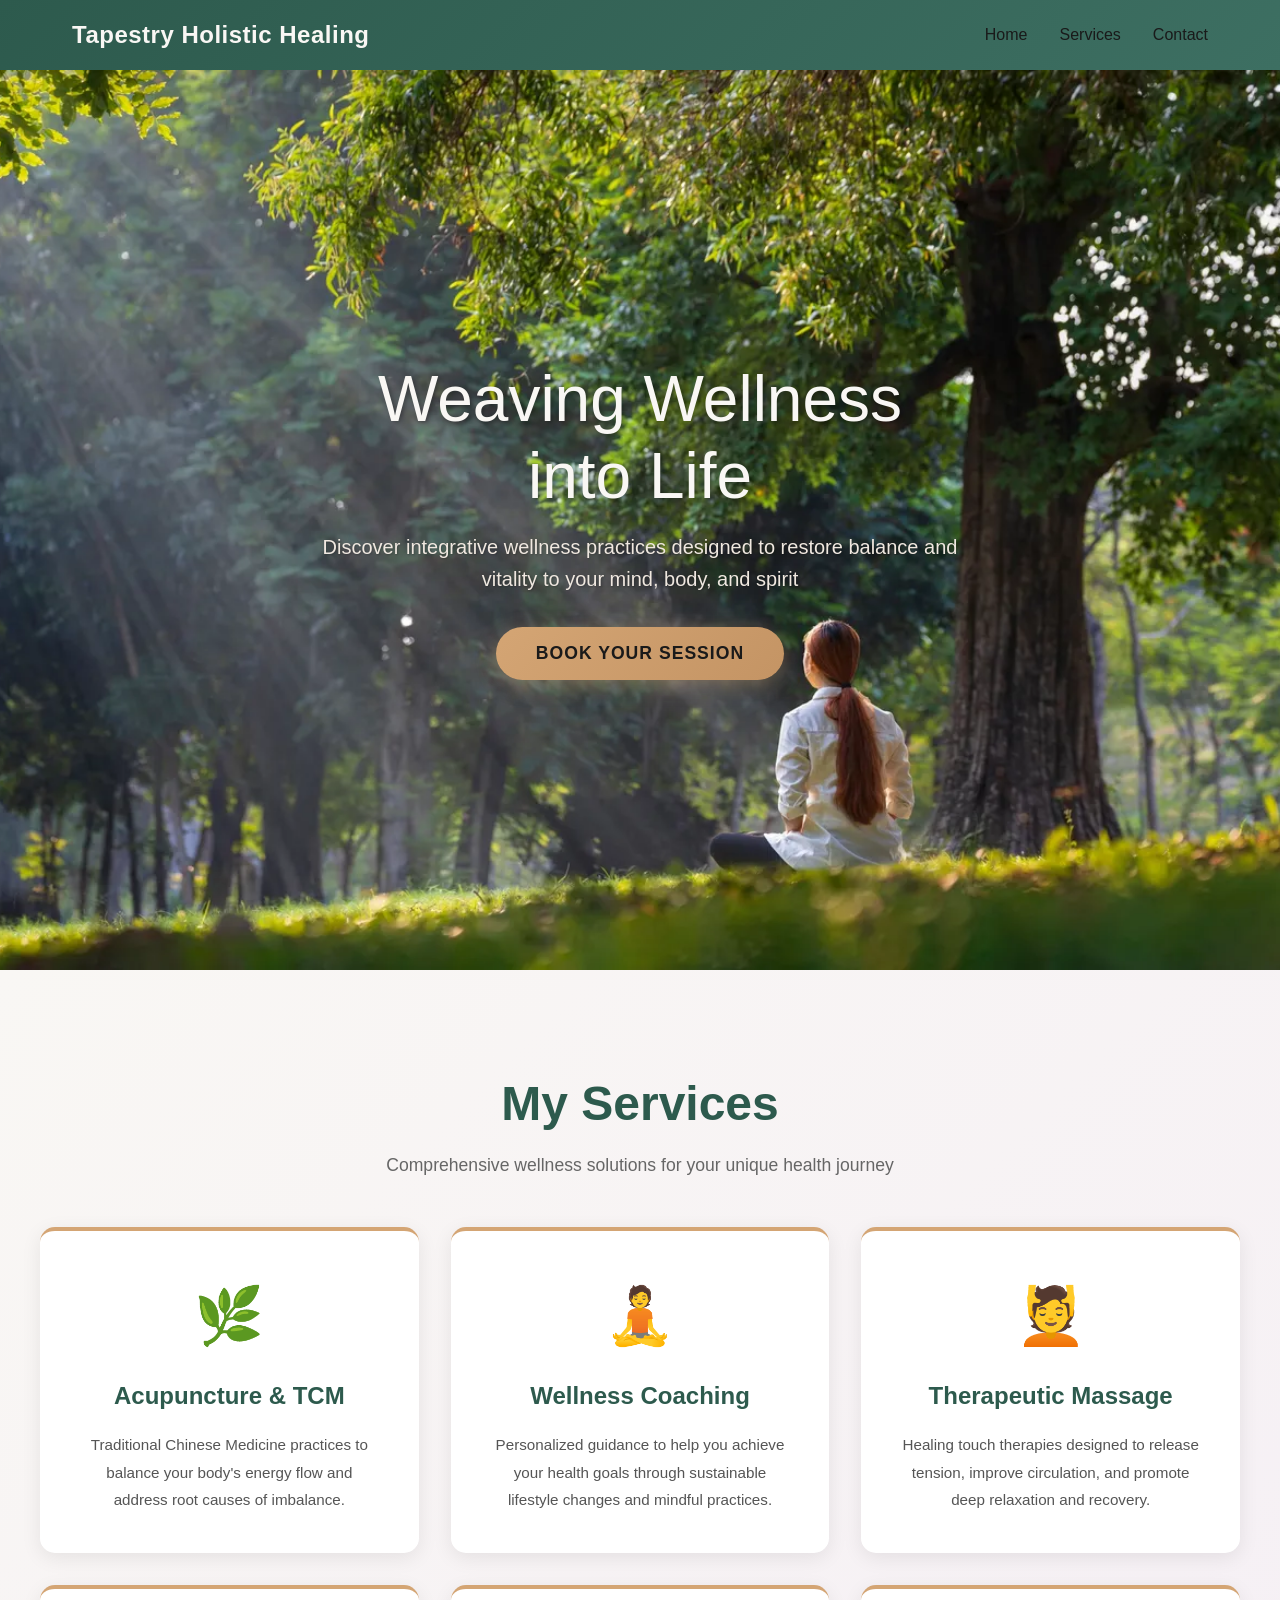
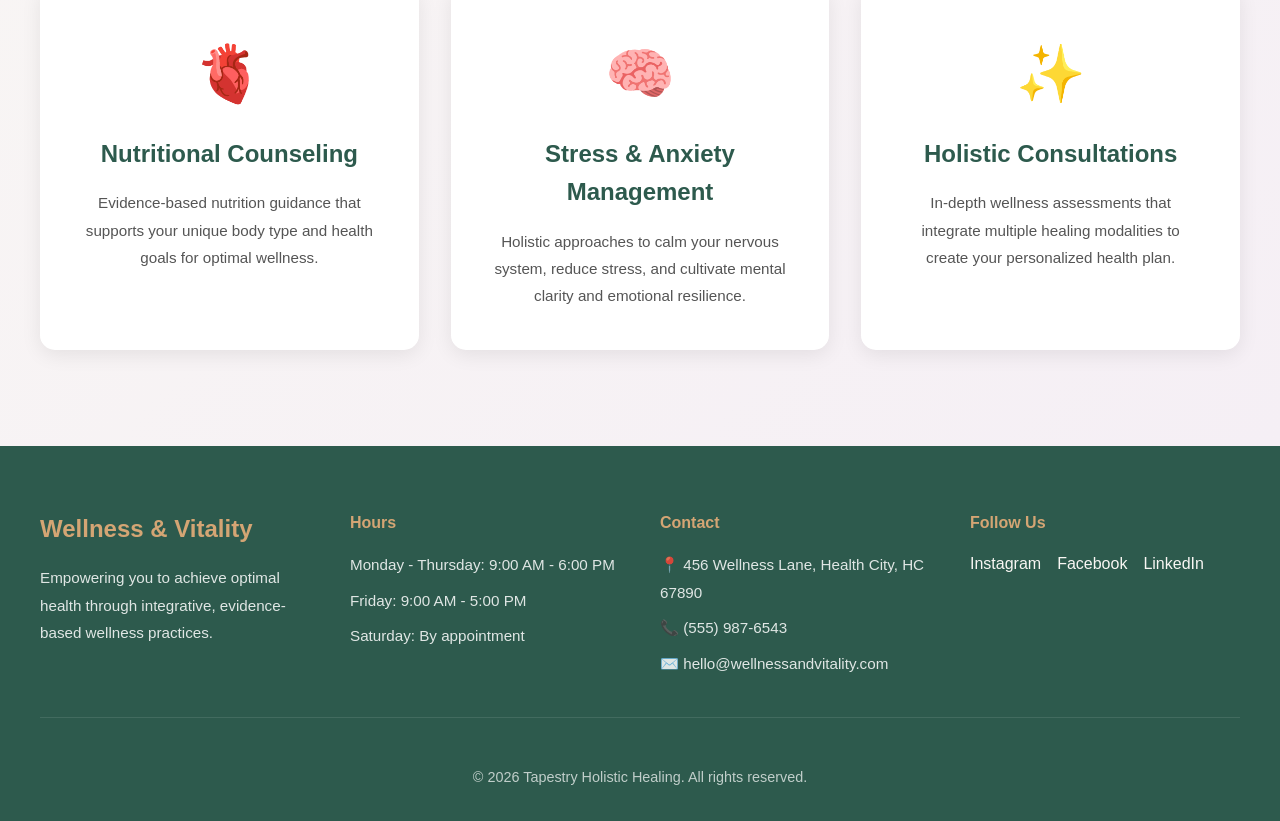
==== index.html @ 7e2a3eb4 "new hero image" ====
<!DOCTYPE html>
<html lang="en">
<head>
    <meta charset="UTF-8">
    <meta name="viewport" content="width=device-width, initial-scale=1.0">
    <title>Tapestry Holistic Healing - Integrative Health Services</title>
    <link rel="stylesheet" href="styles.css">
</head>
<body>
    <!-- Navigation Bar -->
    <nav class="navbar">
        <div class="nav-container">
            <div class="nav-logo">
                <span class="logo-text">Tapestry Holistic Healing</span>
            </div>
            <div class="hamburger" id="hamburger">
                <span></span>
                <span></span>
                <span></span>
            </div>
            <ul class="nav-menu" id="navMenu">
                <li><a href="#home" class="nav-link">Home</a></li>
                <li><a href="#services" class="nav-link">Services</a></li>
                <li><a href="#contact" class="nav-link">Contact</a></li>
            </ul>
        </div>
    </nav>

    <!-- Hero Section -->
    <section class="hero" id="home">
        <img src="img/forest.png" alt="Wellness and healing" class="hero-image">
        <div class="hero-content">
            <h1 class="hero-title">Weaving Wellness into Life</h1>
            <p class="hero-subtitle">Discover integrative wellness practices designed to restore balance and vitality to your mind, body, and spirit</p>
            <button class="cta-button" id="ctaButton">Book Your Session</button>
        </div>
        <div class="hero-overlay"></div>
    </section>

    <!-- Services Section -->
    <section class="services" id="services">
        <div class="services-container">
            <h2 class="section-title">My Services</h2>
            <p class="section-subtitle">Comprehensive wellness solutions for your unique health journey</p>
            
            <div class="services-grid">
                <!-- Service Card 1 -->
                <div class="service-card">
                    <div class="card-icon">🌿</div>
                    <h3 class="card-title">Acupuncture & TCM</h3>
                    <p class="card-description">Traditional Chinese Medicine practices to balance your body's energy flow and address root causes of imbalance.</p>
                </div>

                <!-- Service Card 2 -->
                <div class="service-card">
                    <div class="card-icon">🧘</div>
                    <h3 class="card-title">Wellness Coaching</h3>
                    <p class="card-description">Personalized guidance to help you achieve your health goals through sustainable lifestyle changes and mindful practices.</p>
                </div>

                <!-- Service Card 3 -->
                <div class="service-card">
                    <div class="card-icon">💆</div>
                    <h3 class="card-title">Therapeutic Massage</h3>
                    <p class="card-description">Healing touch therapies designed to release tension, improve circulation, and promote deep relaxation and recovery.</p>
                </div>

                <!-- Service Card 4 -->
                <div class="service-card">
                    <div class="card-icon">🫀</div>
                    <h3 class="card-title">Nutritional Counseling</h3>
                    <p class="card-description">Evidence-based nutrition guidance that supports your unique body type and health goals for optimal wellness.</p>
                </div>

                <!-- Service Card 5 -->
                <div class="service-card">
                    <div class="card-icon">🧠</div>
                    <h3 class="card-title">Stress & Anxiety Management</h3>
                    <p class="card-description">Holistic approaches to calm your nervous system, reduce stress, and cultivate mental clarity and emotional resilience.</p>
                </div>

                <!-- Service Card 6 -->
                <div class="service-card">
                    <div class="card-icon">✨</div>
                    <h3 class="card-title">Holistic Consultations</h3>
                    <p class="card-description">In-depth wellness assessments that integrate multiple healing modalities to create your personalized health plan.</p>
                </div>
            </div>
        </div>
    </section>

    <!-- Contact Footer -->
    <footer class="footer" id="contact">
        <div class="footer-container">
            <div class="footer-content">
                <div class="footer-section">
                    <h3 class="footer-title">Wellness & Vitality</h3>
                    <p class="footer-text">Empowering you to achieve optimal health through integrative, evidence-based wellness practices.</p>
                </div>

                <div class="footer-section">
                    <h4 class="footer-subtitle">Hours</h4>
                    <p class="footer-text">Monday - Thursday: 9:00 AM - 6:00 PM</p>
                    <p class="footer-text">Friday: 9:00 AM - 5:00 PM</p>
                    <p class="footer-text">Saturday: By appointment</p>
                </div>

                <div class="footer-section">
                    <h4 class="footer-subtitle">Contact</h4>
                    <p class="footer-text">📍 456 Wellness Lane, Health City, HC 67890</p>
                    <p class="footer-text">📞 (555) 987-6543</p>
                    <p class="footer-text">✉️ hello@wellnessandvitality.com</p>
                </div>

                <div class="footer-section">
                    <h4 class="footer-subtitle">Follow Us</h4>
                    <div class="social-links">
                        <a href="#" class="social-link">Instagram</a>
                        <a href="#" class="social-link">Facebook</a>
                        <a href="#" class="social-link">LinkedIn</a>
                    </div>
                </div>
            </div>

            <div class="footer-bottom">
                <p>&copy; <script>document.write(new Date().getFullYear())</script> Tapestry Holistic Healing. All rights reserved.</p>            
            </div>
        </div>
    </footer>

    <script src="script.js"></script>
</body>
</html>
---- styles.css ----
/* ===========================
   GLOBAL STYLES & VARIABLES
   =========================== */

:root {
    --primary-color: #2d5a4d;
    --secondary-color: #f0e8e0;
    --accent-color: #d4a574;
    --dark-text: #1a1a1a;
    --light-text: #f9f7f4;
    --border-color: #e0d5c7;
    --shadow: 0 10px 35px rgba(0, 0, 0, 0.1);
    --shadow-lg: 0 20px 50px rgba(0, 0, 0, 0.15);
    --transition: all 0.3s ease-in-out;
}

* {
    margin: 0;
    padding: 0;
    box-sizing: border-box;
}

html {
    scroll-behavior: smooth;
}

body {
    font-family: 'Segoe UI', Tahoma, Geneva, Verdana, sans-serif;
    color: var(--dark-text);
    background-color: var(--light-text);
    line-height: 1.6;
}

/* ===========================
   NAVIGATION BAR
   =========================== */

.navbar {
    background: linear-gradient(135deg, var(--primary-color) 0%, #3d6f62 100%);
    padding: 1rem 0;
    position: sticky;
    top: 0;
    z-index: 1000;
    box-shadow: var(--shadow);
}

.nav-container {
    max-width: 1200px;
    margin: 0 auto;
    padding: 0 2rem;
    display: flex;
    justify-content: space-between;
    align-items: center;
}

.nav-logo {
    display: flex;
    align-items: center;
}

.logo-text {
    color: var(--light-text);
    font-size: 1.5rem;
    font-weight: 600;
    letter-spacing: 0.5px;
}

.nav-menu {
    display: flex;
    list-style: none;
    gap: 2rem;
}

.nav-link {
    color: var(--light-text);
    text-decoration: none;
    font-weight: 500;
    position: relative;
    transition: var(--transition);
}

.nav-link::after {
    content: '';
    position: absolute;
    width: 0;
    height: 2px;
    background-color: var(--accent-color);
    bottom: -5px;
    left: 0;
    transition: var(--transition);
}

.nav-link:hover::after {
    width: 100%;
}

.hamburger {
    display: none;
    flex-direction: column;
    cursor: pointer;
}

.hamburger span {
    width: 25px;
    height: 3px;
    background-color: var(--light-text);
    margin: 5px 0;
    transition: var(--transition);
    border-radius: 2px;
}

/* ===========================
   HERO SECTION
   =========================== */

.hero {
    height: 100vh;
    display: flex;
    align-items: center;
    justify-content: center;
    position: relative;
    overflow: hidden;
}

.hero-image {
    position: absolute;
    top: 0;
    left: 0;
    width: 100%;
    height: 100%;
    object-fit: cover;
    object-position: center;
    z-index: 1;
}

.hero-overlay {
    position: absolute;
    top: 0;
    left: 0;
    right: 0;
    bottom: 0;

    z-index: 2;
}

.hero-content {
    position: relative;
    z-index: 20;
    text-align: center;
    max-width: 700px;
    padding: 2rem;
    animation: fadeInUp 1s ease-out;
}

.hero-title {
    font-size: clamp(2.5rem, 8vw, 4rem);
    color: var(--light-text);
    margin-bottom: 1rem;
    font-weight: 400;
    line-height: 1.2;
    text-shadow: 2px 2px 4px rgba(0, 0, 0, 0.3);
}

.hero-subtitle {
    font-size: clamp(1rem, 2.5vw, 1.25rem);
    color: var(--secondary-color);
    margin-bottom: 2rem;
    line-height: 1.6;
    text-shadow: 1px 1px 2px rgba(0, 0, 0, 0.2);
}

.cta-button {
    background: linear-gradient(135deg, var(--accent-color) 0%, #c49464 100%);
    color: var(--dark-text);
    border: none;
    padding: 1rem 2.5rem;
    font-size: 1.1rem;
    font-weight: 600;
    border-radius: 50px;
    cursor: pointer;
    transition: var(--transition);
    box-shadow: 0 5px 20px rgba(212, 165, 116, 0.4);
    text-transform: uppercase;
    letter-spacing: 1px;
}

.cta-button:hover {
    transform: translateY(-3px);
    box-shadow: 0 10px 30px rgba(212, 165, 116, 0.6);
    background: linear-gradient(135deg, #c49464 0%, var(--accent-color) 100%);
}

.cta-button:active {
    transform: translateY(-1px);
}

/* ===========================
   SERVICES SECTION
   =========================== */

.services {
    padding: 6rem 2rem;
    background: linear-gradient(135deg, var(--light-text) 0%, #f5eff5 100%);
}

.services-container {
    max-width: 1200px;
    margin: 0 auto;
}

.section-title {
    font-size: clamp(2rem, 5vw, 3rem);
    text-align: center;
    color: var(--primary-color);
    margin-bottom: 0.5rem;
    font-weight: 700;
}

.section-subtitle {
    text-align: center;
    color: #666;
    font-size: 1.1rem;
    margin-bottom: 3rem;
    font-weight: 300;
}

.services-grid {
    display: grid;
    grid-template-columns: repeat(auto-fit, minmax(300px, 1fr));
    gap: 2rem;
    margin-top: 3rem;
}

.service-card {
    background: white;
    padding: 2.5rem;
    border-radius: 15px;
    text-align: center;
    transition: var(--transition);
    box-shadow: 0 5px 20px rgba(0, 0, 0, 0.08);
    border-top: 4px solid var(--accent-color);
    position: relative;
    overflow: hidden;
}

.service-card::before {
    content: '';
    position: absolute;
    top: 0;
    left: -100%;
    width: 100%;
    height: 100%;
    background: linear-gradient(90deg, transparent, rgba(212, 165, 116, 0.1), transparent);
    transition: left 0.5s ease;
}

.service-card:hover::before {
    left: 100%;
}

.service-card:hover {
    transform: translateY(-10px);
    box-shadow: var(--shadow-lg);
    border-top-color: var(--primary-color);
}

.card-icon {
    font-size: 3.5rem;
    margin-bottom: 1rem;
    display: inline-block;
    transition: var(--transition);
}

.service-card:hover .card-icon {
    transform: scale(1.1) rotate(5deg);
}

.card-title {
    font-size: 1.5rem;
    color: var(--primary-color);
    margin-bottom: 1rem;
    font-weight: 600;
}

.card-description {
    color: #555;
    line-height: 1.8;
    font-size: 0.95rem;
}

/* ===========================
   FOOTER SECTION
   =========================== */

.footer {
    background: var(--primary-color);
    color: var(--light-text);
    padding: 4rem 2rem 2rem;
}

.footer-container {
    max-width: 1200px;
    margin: 0 auto;
}

.footer-content {
    display: grid;
    grid-template-columns: repeat(auto-fit, minmax(250px, 1fr));
    gap: 2.5rem;
    margin-bottom: 2rem;
    padding-bottom: 2rem;
    border-bottom: 1px solid rgba(255, 255, 255, 0.1);
}

.footer-section {
    animation: fadeInUp 1s ease-out;
}

.footer-title {
    font-size: 1.5rem;
    margin-bottom: 1rem;
    font-weight: 700;
    color: var(--accent-color);
}

.footer-subtitle {
    font-size: 1rem;
    margin-bottom: 1rem;
    font-weight: 600;
    color: var(--accent-color);
}

.footer-text {
    color: rgba(255, 255, 255, 0.85);
    margin-bottom: 0.5rem;
    line-height: 1.8;
    font-size: 0.95rem;
}

.social-links {
    display: flex;
    gap: 1rem;
    flex-wrap: wrap;
}

.social-link {
    color: var(--secondary-color);
    text-decoration: none;
    font-weight: 500;
    transition: var(--transition);
    position: relative;
}

.social-link::after {
    content: '';
    position: absolute;
    width: 0;
    height: 2px;
    background-color: var(--accent-color);
    bottom: -3px;
    left: 0;
    transition: var(--transition);
}

.social-link:hover::after {
    width: 100%;
}

.footer-bottom {
    text-align: center;
    padding-top: 1rem;
    color: rgba(255, 255, 255, 0.7);
    font-size: 0.9rem;
}

/* ===========================
   ANIMATIONS
   =========================== */

@keyframes fadeInUp {
    from {
        opacity: 0;
        transform: translateY(30px);
    }
    to {
        opacity: 1;
        transform: translateY(0);
    }
}

@keyframes fadeIn {
    from {
        opacity: 0;
    }
    to {
        opacity: 1;
    }
}

/* ===========================
   RESPONSIVE DESIGN
   =========================== */

@media (max-width: 768px) {
    .nav-menu {
        position: fixed;
        left: -100%;
        top: 70px;
        flex-direction: column;
        background-color: var(--primary-color);
        width: 100%;
        text-align: center;
        transition: 0.3s;
        box-shadow: 0 10px 27px rgba(0, 0, 0, 0.05);
        padding: 2rem 0;
        gap: 1.5rem;
    }

    .nav-menu.active {
        left: 0;
    }

    .hamburger {
        display: flex;
    }

    .hamburger.active span:nth-child(1) {
        transform: rotate(-45deg) translate(-8px, 8px);
    }

    .hamburger.active span:nth-child(2) {
        opacity: 0;
    }

    .hamburger.active span:nth-child(3) {
        transform: rotate(45deg) translate(-7px, -7px);
    }

    .hero-title {
        font-size: 2rem;
    }

    .hero-subtitle {
        font-size: 1rem;
    }

    .services-grid {
        grid-template-columns: 1fr;
        gap: 1.5rem;
    }

    .service-card {
        padding: 2rem;
    }

    .card-icon {
        font-size: 3rem;
    }

    .footer-content {
        grid-template-columns: 1fr;
        gap: 2rem;
    }

    .nav-container {
        padding: 0 1rem;
    }

    .section-title {
        font-size: 1.8rem;
    }

    .services {
        padding: 4rem 1rem;
    }

    .footer {
        padding: 3rem 1rem 1.5rem;
    }
}

@media (max-width: 480px) {
    .nav-logo {
        font-size: 1.2rem;
    }

    .hero {
        height: 70vh;
    }

    .hero-title {
        font-size: 1.5rem;
    }

    .hero-subtitle {
        font-size: 0.95rem;
        margin-bottom: 1.5rem;
    }

    .cta-button {
        padding: 0.8rem 2rem;
        font-size: 1rem;
    }

    .service-card {
        padding: 1.5rem;
    }

    .card-icon {
        font-size: 2.5rem;
    }

    .card-title {
        font-size: 1.2rem;
    }

    .card-description {
        font-size: 0.9rem;
    }

    .footer-subtitle {
        font-size: 0.95rem;
    }

    .footer-text {
        font-size: 0.9rem;
    }
}

/* ===========================
   UTILITY CLASSES
   =========================== */

.container {
    max-width: 1200px;
    margin: 0 auto;
    padding: 0 2rem;
}

/* Smooth scrolling helper */
a[href^="#"] {
    text-decoration: none;
    color: inherit;
}
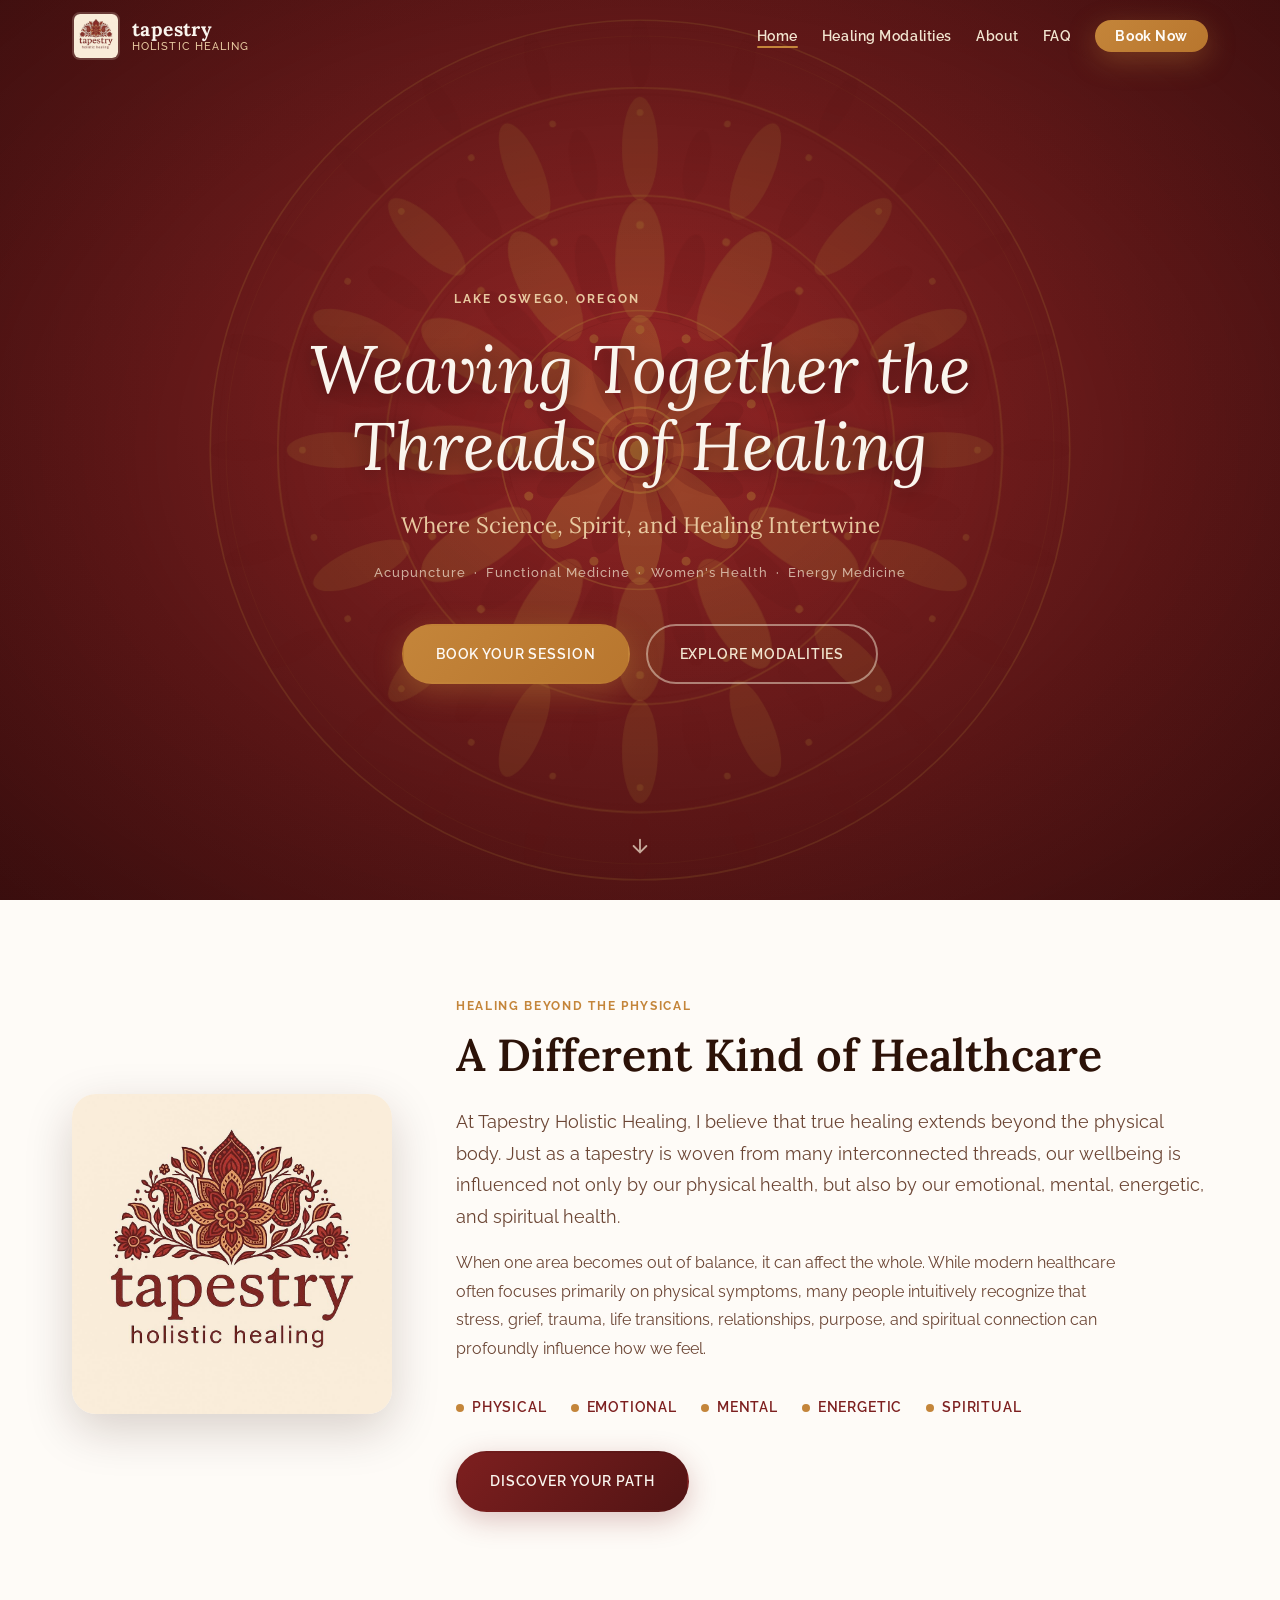
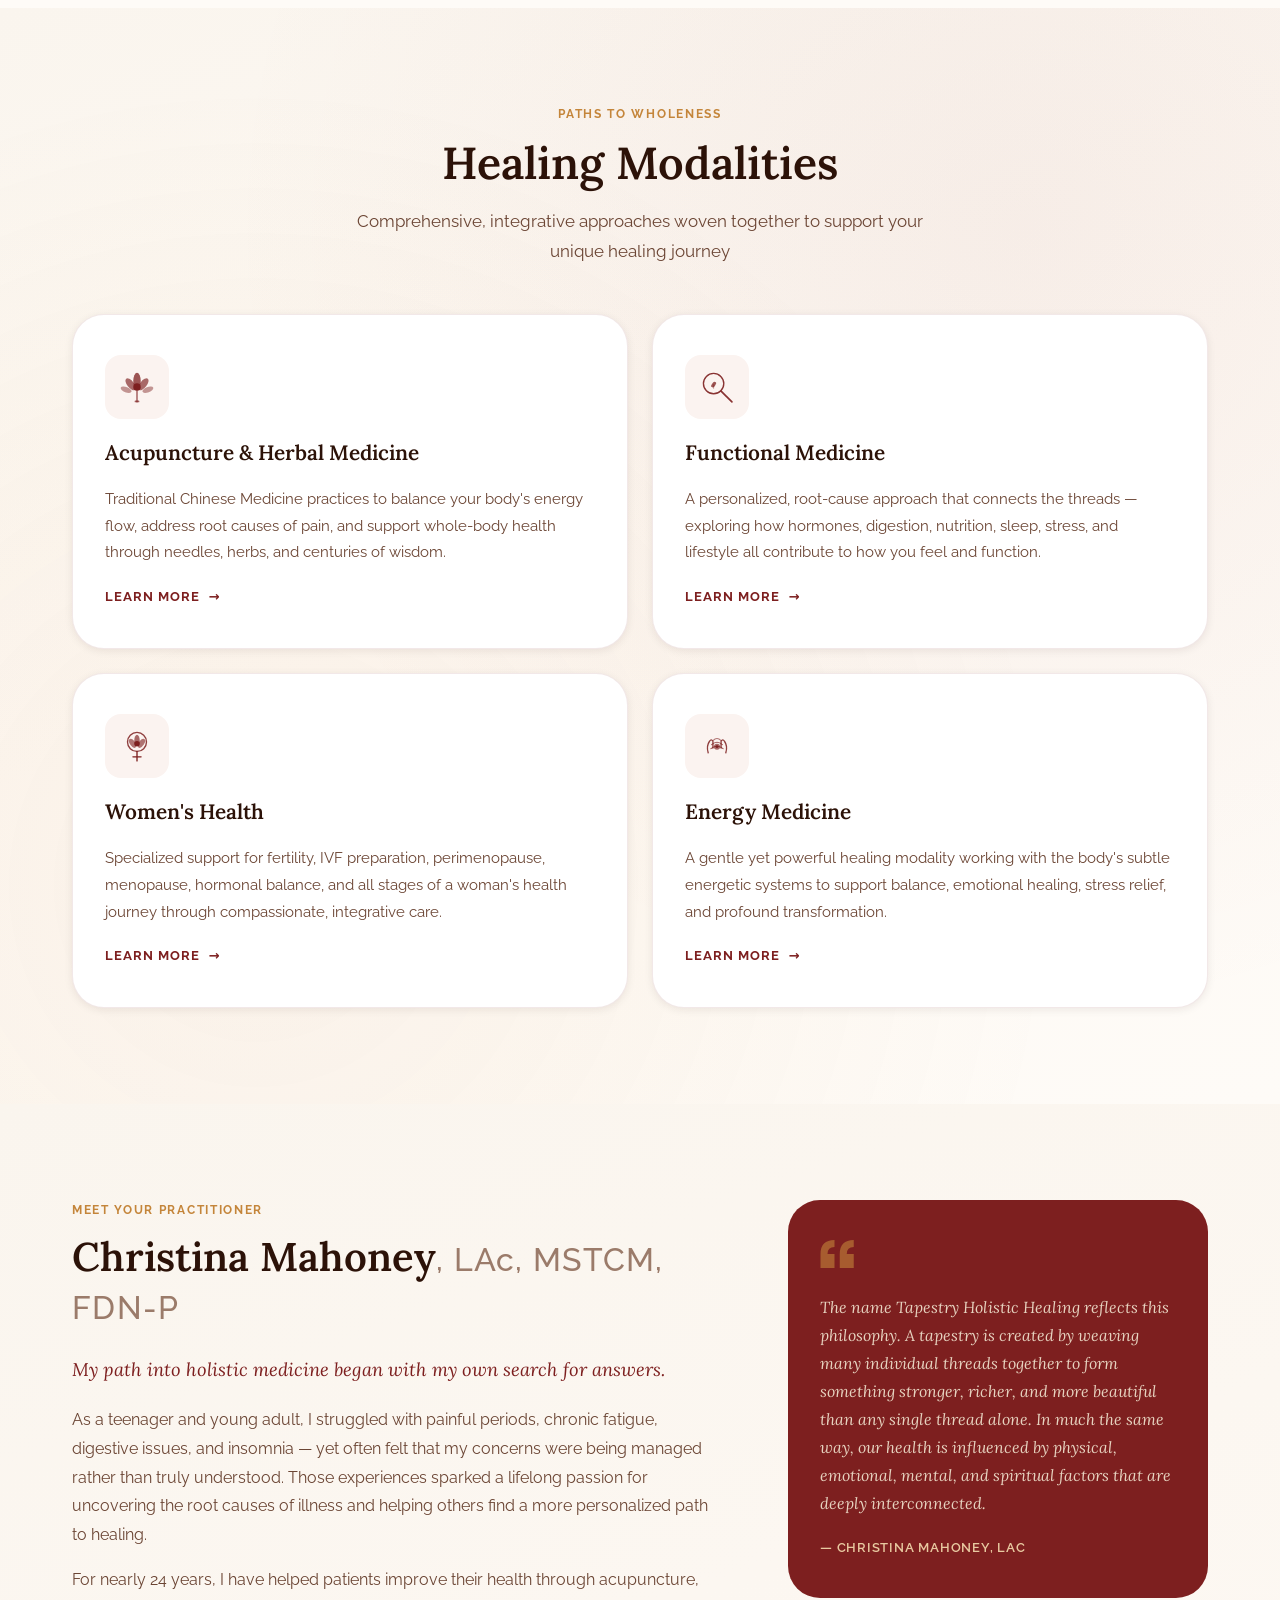
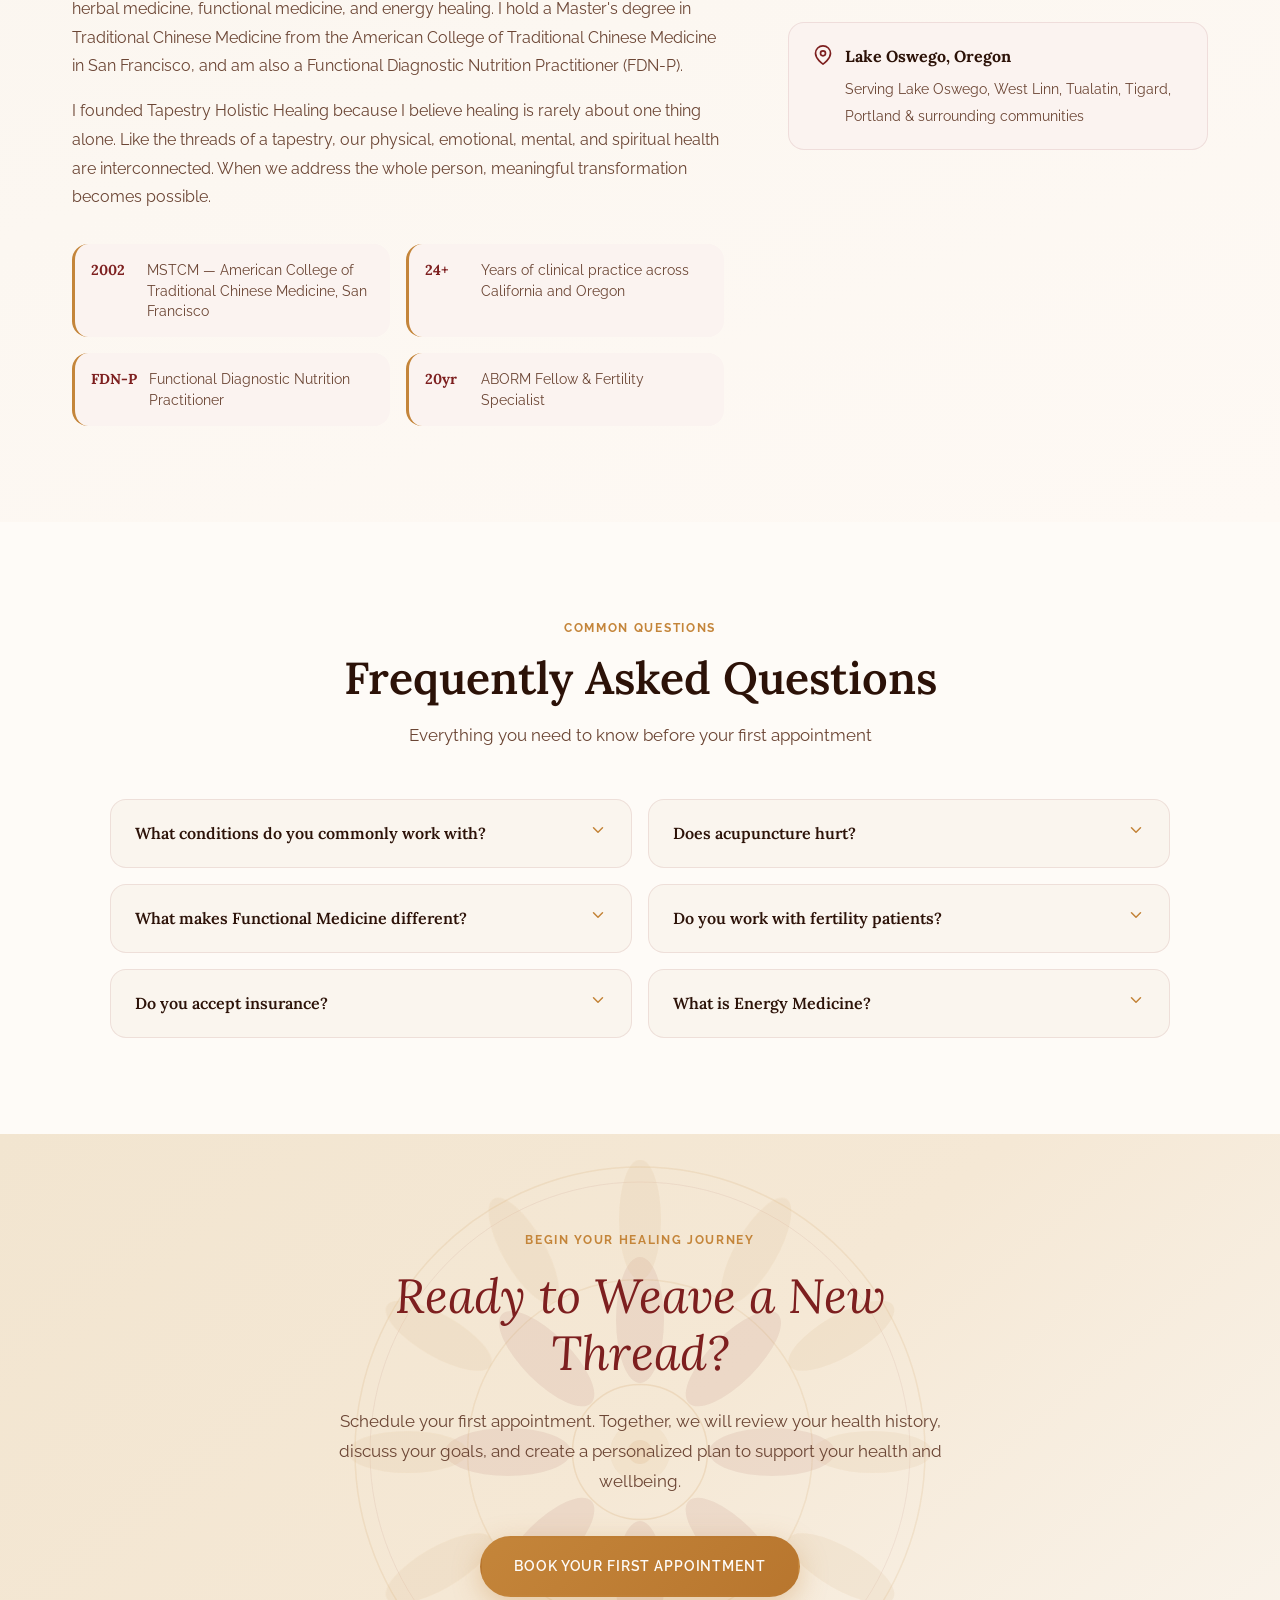
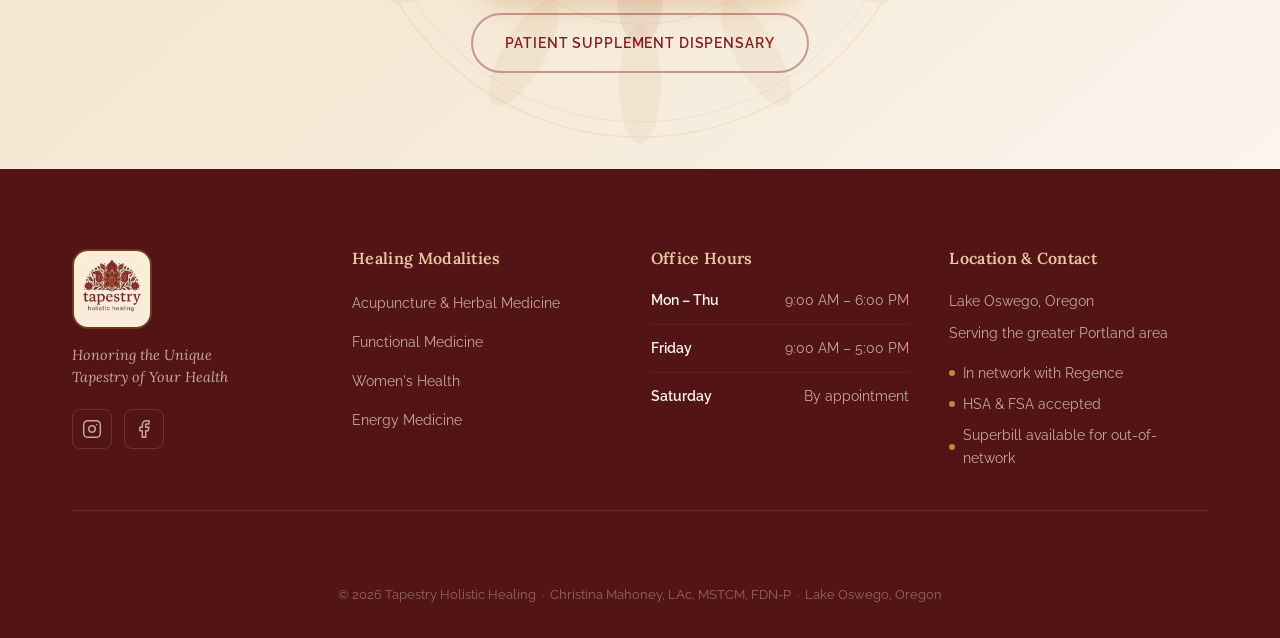
==== commit c6951510: "design updates" ====
--- a/index.html
+++ b/index.html
@@ -3,130 +3,699 @@
 <head>
     <meta charset="UTF-8">
     <meta name="viewport" content="width=device-width, initial-scale=1.0">
-    <title>Tapestry Holistic Healing - Integrative Health Services</title>
+    <title>Tapestry Holistic Healing | Integrative Health &amp; Acupuncture | Lake Oswego, OR</title>
+    <meta name="description" content="Tapestry Holistic Healing offers integrative health care including acupuncture, herbal medicine, functional medicine, women's health, and energy medicine in Lake Oswego, Oregon. Christina Mahoney, LAc, MSTCM, FDN-P.">
+    <link rel="preconnect" href="https://fonts.googleapis.com">
+    <link rel="preconnect" href="https://fonts.gstatic.com" crossorigin>
+    <link href="https://fonts.googleapis.com/css2?family=Lora:ital,wght@0,400;0,500;0,600;0,700;1,400;1,500&family=Raleway:wght@300;400;500;600;700&display=swap" rel="stylesheet">
     <link rel="stylesheet" href="styles.css">
 </head>
 <body>
-    <!-- Navigation Bar -->
-    <nav class="navbar">
+
+    <!-- ======================================================
+         NAVIGATION
+         ====================================================== -->
+    <nav class="navbar" id="navbar" role="navigation" aria-label="Main navigation">
         <div class="nav-container">
-            <div class="nav-logo">
-                <span class="logo-text">Tapestry Holistic Healing</span>
-            </div>
-            <div class="hamburger" id="hamburger">
-                <span></span>
-                <span></span>
-                <span></span>
-            </div>
-            <ul class="nav-menu" id="navMenu">
-                <li><a href="#home" class="nav-link">Home</a></li>
-                <li><a href="#services" class="nav-link">Services</a></li>
-                <li><a href="#contact" class="nav-link">Contact</a></li>
+            <a href="/" class="nav-brand" aria-label="Tapestry Holistic Healing — Home">
+                <img src="img/tapesty-holistic-healing-logo.jpg" alt="Tapestry Holistic Healing" class="nav-logo-img">
+                <span class="nav-brand-words" aria-hidden="true">
+                    <span class="nav-brand-main">tapestry</span>
+                    <span class="nav-brand-sub">holistic healing</span>
+                </span>
+            </a>
+            <button class="hamburger" id="hamburger" aria-label="Open navigation menu" aria-expanded="false" aria-controls="navMenu">
+                <span></span><span></span><span></span>
+            </button>
+            <ul class="nav-menu" id="navMenu" role="list">
+                <li><a href="#home"        class="nav-link">Home</a></li>
+                <li><a href="#modalities"  class="nav-link">Healing Modalities</a></li>
+                <li><a href="#about"       class="nav-link">About</a></li>
+                <li><a href="#faq"         class="nav-link">FAQ</a></li>
+                <li><a href="#contact"     class="nav-link nav-book">Book Now</a></li>
             </ul>
         </div>
     </nav>
 
-    <!-- Hero Section -->
-    <section class="hero" id="home">
-        <img src="img/forest.png" alt="Wellness and healing" class="hero-image">
+
+    <!-- ======================================================
+         HERO
+         ====================================================== -->
+    <section class="hero" id="home" aria-label="Welcome">
+
+        <!-- Animated mandala SVG -->
+        <div class="hero-mandala" aria-hidden="true">
+            <svg viewBox="0 0 800 800" xmlns="http://www.w3.org/2000/svg" class="mandala-svg" focusable="false">
+                <g transform="translate(400 400)">
+
+                    <!-- ── Outer boundary rings ── -->
+                    <circle r="382" fill="none" stroke="#C4853A" stroke-width="1.5" opacity="0.28"/>
+                    <circle r="375" fill="none" stroke="#7D1F1F" stroke-width="0.8" opacity="0.22"/>
+                    <circle r="368" fill="none" stroke="#C4853A" stroke-width="0.5" opacity="0.15"/>
+
+                    <!-- ── Edge petals — 24 petals (15° apart) crimson ── -->
+                    <g fill="#7D1F1F" opacity="0.18">
+                        <ellipse cx="0" cy="-352" rx="9" ry="30"/>
+                        <ellipse cx="0" cy="-352" rx="9" ry="30" transform="rotate(15)"/>
+                        <ellipse cx="0" cy="-352" rx="9" ry="30" transform="rotate(30)"/>
+                        <ellipse cx="0" cy="-352" rx="9" ry="30" transform="rotate(45)"/>
+                        <ellipse cx="0" cy="-352" rx="9" ry="30" transform="rotate(60)"/>
+                        <ellipse cx="0" cy="-352" rx="9" ry="30" transform="rotate(75)"/>
+                        <ellipse cx="0" cy="-352" rx="9" ry="30" transform="rotate(90)"/>
+                        <ellipse cx="0" cy="-352" rx="9" ry="30" transform="rotate(105)"/>
+                        <ellipse cx="0" cy="-352" rx="9" ry="30" transform="rotate(120)"/>
+                        <ellipse cx="0" cy="-352" rx="9" ry="30" transform="rotate(135)"/>
+                        <ellipse cx="0" cy="-352" rx="9" ry="30" transform="rotate(150)"/>
+                        <ellipse cx="0" cy="-352" rx="9" ry="30" transform="rotate(165)"/>
+                        <ellipse cx="0" cy="-352" rx="9" ry="30" transform="rotate(180)"/>
+                        <ellipse cx="0" cy="-352" rx="9" ry="30" transform="rotate(195)"/>
+                        <ellipse cx="0" cy="-352" rx="9" ry="30" transform="rotate(210)"/>
+                        <ellipse cx="0" cy="-352" rx="9" ry="30" transform="rotate(225)"/>
+                        <ellipse cx="0" cy="-352" rx="9" ry="30" transform="rotate(240)"/>
+                        <ellipse cx="0" cy="-352" rx="9" ry="30" transform="rotate(255)"/>
+                        <ellipse cx="0" cy="-352" rx="9" ry="30" transform="rotate(270)"/>
+                        <ellipse cx="0" cy="-352" rx="9" ry="30" transform="rotate(285)"/>
+                        <ellipse cx="0" cy="-352" rx="9" ry="30" transform="rotate(300)"/>
+                        <ellipse cx="0" cy="-352" rx="9" ry="30" transform="rotate(315)"/>
+                        <ellipse cx="0" cy="-352" rx="9" ry="30" transform="rotate(330)"/>
+                        <ellipse cx="0" cy="-352" rx="9" ry="30" transform="rotate(345)"/>
+                    </g>
+
+                    <!-- ── Ring separator ── -->
+                    <circle r="322" fill="none" stroke="#C4853A" stroke-width="1.5" opacity="0.32"/>
+                    <circle r="316" fill="none" stroke="#7D1F1F" stroke-width="0.8" opacity="0.25"/>
+
+                    <!-- ── Outer dot ring — 24 dots ── -->
+                    <g fill="#C4853A" opacity="0.3">
+                        <circle cx="0" cy="-300" r="3"/>
+                        <circle cx="0" cy="-300" r="3" transform="rotate(15)"/>
+                        <circle cx="0" cy="-300" r="3" transform="rotate(30)"/>
+                        <circle cx="0" cy="-300" r="3" transform="rotate(45)"/>
+                        <circle cx="0" cy="-300" r="3" transform="rotate(60)"/>
+                        <circle cx="0" cy="-300" r="3" transform="rotate(75)"/>
+                        <circle cx="0" cy="-300" r="3" transform="rotate(90)"/>
+                        <circle cx="0" cy="-300" r="3" transform="rotate(105)"/>
+                        <circle cx="0" cy="-300" r="3" transform="rotate(120)"/>
+                        <circle cx="0" cy="-300" r="3" transform="rotate(135)"/>
+                        <circle cx="0" cy="-300" r="3" transform="rotate(150)"/>
+                        <circle cx="0" cy="-300" r="3" transform="rotate(165)"/>
+                        <circle cx="0" cy="-300" r="3" transform="rotate(180)"/>
+                        <circle cx="0" cy="-300" r="3" transform="rotate(195)"/>
+                        <circle cx="0" cy="-300" r="3" transform="rotate(210)"/>
+                        <circle cx="0" cy="-300" r="3" transform="rotate(225)"/>
+                        <circle cx="0" cy="-300" r="3" transform="rotate(240)"/>
+                        <circle cx="0" cy="-300" r="3" transform="rotate(255)"/>
+                        <circle cx="0" cy="-300" r="3" transform="rotate(270)"/>
+                        <circle cx="0" cy="-300" r="3" transform="rotate(285)"/>
+                        <circle cx="0" cy="-300" r="3" transform="rotate(300)"/>
+                        <circle cx="0" cy="-300" r="3" transform="rotate(315)"/>
+                        <circle cx="0" cy="-300" r="3" transform="rotate(330)"/>
+                        <circle cx="0" cy="-300" r="3" transform="rotate(345)"/>
+                    </g>
+
+                    <!-- ── Outer petal ring — 16 gold petals ── -->
+                    <g fill="#C4853A" opacity="0.22">
+                        <ellipse cx="0" cy="-268" rx="16" ry="46"/>
+                        <ellipse cx="0" cy="-268" rx="16" ry="46" transform="rotate(22.5)"/>
+                        <ellipse cx="0" cy="-268" rx="16" ry="46" transform="rotate(45)"/>
+                        <ellipse cx="0" cy="-268" rx="16" ry="46" transform="rotate(67.5)"/>
+                        <ellipse cx="0" cy="-268" rx="16" ry="46" transform="rotate(90)"/>
+                        <ellipse cx="0" cy="-268" rx="16" ry="46" transform="rotate(112.5)"/>
+                        <ellipse cx="0" cy="-268" rx="16" ry="46" transform="rotate(135)"/>
+                        <ellipse cx="0" cy="-268" rx="16" ry="46" transform="rotate(157.5)"/>
+                        <ellipse cx="0" cy="-268" rx="16" ry="46" transform="rotate(180)"/>
+                        <ellipse cx="0" cy="-268" rx="16" ry="46" transform="rotate(202.5)"/>
+                        <ellipse cx="0" cy="-268" rx="16" ry="46" transform="rotate(225)"/>
+                        <ellipse cx="0" cy="-268" rx="16" ry="46" transform="rotate(247.5)"/>
+                        <ellipse cx="0" cy="-268" rx="16" ry="46" transform="rotate(270)"/>
+                        <ellipse cx="0" cy="-268" rx="16" ry="46" transform="rotate(292.5)"/>
+                        <ellipse cx="0" cy="-268" rx="16" ry="46" transform="rotate(315)"/>
+                        <ellipse cx="0" cy="-268" rx="16" ry="46" transform="rotate(337.5)"/>
+                    </g>
+                    <!-- 16 crimson inter-petals (offset 11.25°) -->
+                    <g fill="#7D1F1F" opacity="0.18">
+                        <ellipse cx="0" cy="-258" rx="11" ry="32" transform="rotate(11.25)"/>
+                        <ellipse cx="0" cy="-258" rx="11" ry="32" transform="rotate(33.75)"/>
+                        <ellipse cx="0" cy="-258" rx="11" ry="32" transform="rotate(56.25)"/>
+                        <ellipse cx="0" cy="-258" rx="11" ry="32" transform="rotate(78.75)"/>
+                        <ellipse cx="0" cy="-258" rx="11" ry="32" transform="rotate(101.25)"/>
+                        <ellipse cx="0" cy="-258" rx="11" ry="32" transform="rotate(123.75)"/>
+                        <ellipse cx="0" cy="-258" rx="11" ry="32" transform="rotate(146.25)"/>
+                        <ellipse cx="0" cy="-258" rx="11" ry="32" transform="rotate(168.75)"/>
+                        <ellipse cx="0" cy="-258" rx="11" ry="32" transform="rotate(191.25)"/>
+                        <ellipse cx="0" cy="-258" rx="11" ry="32" transform="rotate(213.75)"/>
+                        <ellipse cx="0" cy="-258" rx="11" ry="32" transform="rotate(236.25)"/>
+                        <ellipse cx="0" cy="-258" rx="11" ry="32" transform="rotate(258.75)"/>
+                        <ellipse cx="0" cy="-258" rx="11" ry="32" transform="rotate(281.25)"/>
+                        <ellipse cx="0" cy="-258" rx="11" ry="32" transform="rotate(303.75)"/>
+                        <ellipse cx="0" cy="-258" rx="11" ry="32" transform="rotate(326.25)"/>
+                        <ellipse cx="0" cy="-258" rx="11" ry="32" transform="rotate(348.75)"/>
+                    </g>
+
+                    <!-- ── Ring separator ── -->
+                    <circle r="226" fill="none" stroke="#C4853A" stroke-width="1.5" opacity="0.32"/>
+                    <circle r="220" fill="none" stroke="#7D1F1F" stroke-width="0.8" opacity="0.26"/>
+
+                    <!-- ── Middle dot ring — 16 dots ── -->
+                    <g fill="#C4853A" opacity="0.38">
+                        <circle cx="0" cy="-200" r="3.5"/>
+                        <circle cx="0" cy="-200" r="3.5" transform="rotate(22.5)"/>
+                        <circle cx="0" cy="-200" r="3.5" transform="rotate(45)"/>
+                        <circle cx="0" cy="-200" r="3.5" transform="rotate(67.5)"/>
+                        <circle cx="0" cy="-200" r="3.5" transform="rotate(90)"/>
+                        <circle cx="0" cy="-200" r="3.5" transform="rotate(112.5)"/>
+                        <circle cx="0" cy="-200" r="3.5" transform="rotate(135)"/>
+                        <circle cx="0" cy="-200" r="3.5" transform="rotate(157.5)"/>
+                        <circle cx="0" cy="-200" r="3.5" transform="rotate(180)"/>
+                        <circle cx="0" cy="-200" r="3.5" transform="rotate(202.5)"/>
+                        <circle cx="0" cy="-200" r="3.5" transform="rotate(225)"/>
+                        <circle cx="0" cy="-200" r="3.5" transform="rotate(247.5)"/>
+                        <circle cx="0" cy="-200" r="3.5" transform="rotate(270)"/>
+                        <circle cx="0" cy="-200" r="3.5" transform="rotate(292.5)"/>
+                        <circle cx="0" cy="-200" r="3.5" transform="rotate(315)"/>
+                        <circle cx="0" cy="-200" r="3.5" transform="rotate(337.5)"/>
+                    </g>
+
+                    <!-- ── Middle petal ring — 12 gold petals ── -->
+                    <g fill="#C4853A" opacity="0.28">
+                        <ellipse cx="0" cy="-168" rx="22" ry="55"/>
+                        <ellipse cx="0" cy="-168" rx="22" ry="55" transform="rotate(30)"/>
+                        <ellipse cx="0" cy="-168" rx="22" ry="55" transform="rotate(60)"/>
+                        <ellipse cx="0" cy="-168" rx="22" ry="55" transform="rotate(90)"/>
+                        <ellipse cx="0" cy="-168" rx="22" ry="55" transform="rotate(120)"/>
+                        <ellipse cx="0" cy="-168" rx="22" ry="55" transform="rotate(150)"/>
+                        <ellipse cx="0" cy="-168" rx="22" ry="55" transform="rotate(180)"/>
+                        <ellipse cx="0" cy="-168" rx="22" ry="55" transform="rotate(210)"/>
+                        <ellipse cx="0" cy="-168" rx="22" ry="55" transform="rotate(240)"/>
+                        <ellipse cx="0" cy="-168" rx="22" ry="55" transform="rotate(270)"/>
+                        <ellipse cx="0" cy="-168" rx="22" ry="55" transform="rotate(300)"/>
+                        <ellipse cx="0" cy="-168" rx="22" ry="55" transform="rotate(330)"/>
+                    </g>
+                    <!-- 12 crimson inter-petals (offset 15°) -->
+                    <g fill="#7D1F1F" opacity="0.22">
+                        <ellipse cx="0" cy="-158" rx="14" ry="40" transform="rotate(15)"/>
+                        <ellipse cx="0" cy="-158" rx="14" ry="40" transform="rotate(45)"/>
+                        <ellipse cx="0" cy="-158" rx="14" ry="40" transform="rotate(75)"/>
+                        <ellipse cx="0" cy="-158" rx="14" ry="40" transform="rotate(105)"/>
+                        <ellipse cx="0" cy="-158" rx="14" ry="40" transform="rotate(135)"/>
+                        <ellipse cx="0" cy="-158" rx="14" ry="40" transform="rotate(165)"/>
+                        <ellipse cx="0" cy="-158" rx="14" ry="40" transform="rotate(195)"/>
+                        <ellipse cx="0" cy="-158" rx="14" ry="40" transform="rotate(225)"/>
+                        <ellipse cx="0" cy="-158" rx="14" ry="40" transform="rotate(255)"/>
+                        <ellipse cx="0" cy="-158" rx="14" ry="40" transform="rotate(285)"/>
+                        <ellipse cx="0" cy="-158" rx="14" ry="40" transform="rotate(315)"/>
+                        <ellipse cx="0" cy="-158" rx="14" ry="40" transform="rotate(345)"/>
+                    </g>
+
+                    <!-- ── Inner ring separator ── -->
+                    <circle r="124" fill="none" stroke="#C4853A" stroke-width="1.5" opacity="0.38"/>
+                    <circle r="118" fill="none" stroke="#7D1F1F" stroke-width="0.8" opacity="0.3"/>
+
+                    <!-- ── Inner dot ring — 16 dots ── -->
+                    <g fill="#C4853A" opacity="0.48">
+                        <circle cx="0" cy="-107" r="4"/>
+                        <circle cx="0" cy="-107" r="4" transform="rotate(22.5)"/>
+                        <circle cx="0" cy="-107" r="4" transform="rotate(45)"/>
+                        <circle cx="0" cy="-107" r="4" transform="rotate(67.5)"/>
+                        <circle cx="0" cy="-107" r="4" transform="rotate(90)"/>
+                        <circle cx="0" cy="-107" r="4" transform="rotate(112.5)"/>
+                        <circle cx="0" cy="-107" r="4" transform="rotate(135)"/>
+                        <circle cx="0" cy="-107" r="4" transform="rotate(157.5)"/>
+                        <circle cx="0" cy="-107" r="4" transform="rotate(180)"/>
+                        <circle cx="0" cy="-107" r="4" transform="rotate(202.5)"/>
+                        <circle cx="0" cy="-107" r="4" transform="rotate(225)"/>
+                        <circle cx="0" cy="-107" r="4" transform="rotate(247.5)"/>
+                        <circle cx="0" cy="-107" r="4" transform="rotate(270)"/>
+                        <circle cx="0" cy="-107" r="4" transform="rotate(292.5)"/>
+                        <circle cx="0" cy="-107" r="4" transform="rotate(315)"/>
+                        <circle cx="0" cy="-107" r="4" transform="rotate(337.5)"/>
+                    </g>
+
+                    <!-- ── Inner lotus — 8 gold petals ── -->
+                    <g fill="#C4853A" opacity="0.38">
+                        <ellipse cx="0" cy="-70" rx="20" ry="50"/>
+                        <ellipse cx="0" cy="-70" rx="20" ry="50" transform="rotate(45)"/>
+                        <ellipse cx="0" cy="-70" rx="20" ry="50" transform="rotate(90)"/>
+                        <ellipse cx="0" cy="-70" rx="20" ry="50" transform="rotate(135)"/>
+                        <ellipse cx="0" cy="-70" rx="20" ry="50" transform="rotate(180)"/>
+                        <ellipse cx="0" cy="-70" rx="20" ry="50" transform="rotate(225)"/>
+                        <ellipse cx="0" cy="-70" rx="20" ry="50" transform="rotate(270)"/>
+                        <ellipse cx="0" cy="-70" rx="20" ry="50" transform="rotate(315)"/>
+                    </g>
+                    <!-- 8 crimson inter-petals (offset 22.5°) -->
+                    <g fill="#7D1F1F" opacity="0.3">
+                        <ellipse cx="0" cy="-63" rx="14" ry="36" transform="rotate(22.5)"/>
+                        <ellipse cx="0" cy="-63" rx="14" ry="36" transform="rotate(67.5)"/>
+                        <ellipse cx="0" cy="-63" rx="14" ry="36" transform="rotate(112.5)"/>
+                        <ellipse cx="0" cy="-63" rx="14" ry="36" transform="rotate(157.5)"/>
+                        <ellipse cx="0" cy="-63" rx="14" ry="36" transform="rotate(202.5)"/>
+                        <ellipse cx="0" cy="-63" rx="14" ry="36" transform="rotate(247.5)"/>
+                        <ellipse cx="0" cy="-63" rx="14" ry="36" transform="rotate(292.5)"/>
+                        <ellipse cx="0" cy="-63" rx="14" ry="36" transform="rotate(337.5)"/>
+                    </g>
+
+                    <!-- ── Center circles ── -->
+                    <circle r="38" fill="none" stroke="#C4853A" stroke-width="2"   opacity="0.55"/>
+                    <circle r="30" fill="#7D1F1F"                                  opacity="0.22"/>
+                    <circle r="24" fill="none" stroke="#C4853A" stroke-width="1.5" opacity="0.65"/>
+                    <circle r="16" fill="#C4853A"                                  opacity="0.32"/>
+                    <circle r="9"  fill="#C4853A"                                  opacity="0.65"/>
+                </g>
+            </svg>
+        </div>
+
+        <div class="hero-overlay" aria-hidden="true"></div>
+
         <div class="hero-content">
-            <h1 class="hero-title">Weaving Wellness into Life</h1>
-            <p class="hero-subtitle">Discover integrative wellness practices designed to restore balance and vitality to your mind, body, and spirit</p>
-            <button class="cta-button" id="ctaButton">Book Your Session</button>
-        </div>
-        <div class="hero-overlay"></div>
+            <p class="hero-location">Lake Oswego, Oregon</p>
+            <h1 class="hero-title">Weaving Together the<br>Threads of Healing</h1>
+            <p class="hero-subtitle">Where Science, Spirit, and Healing Intertwine</p>
+            <p class="hero-descriptor">Acupuncture &nbsp;·&nbsp; Functional Medicine &nbsp;·&nbsp; Women's Health &nbsp;·&nbsp; Energy Medicine</p>
+            <div class="hero-actions">
+                <a href="#contact" class="btn btn-gold">Book Your Session</a>
+                <a href="#modalities" class="btn btn-outline-cream">Explore Modalities</a>
+            </div>
+        </div>
+
+        <a href="#welcome" class="hero-scroll" aria-label="Scroll to content">
+            <svg width="22" height="22" viewBox="0 0 24 24" fill="none" stroke="currentColor" stroke-width="2" stroke-linecap="round" stroke-linejoin="round" aria-hidden="true">
+                <path d="M12 5v14M5 12l7 7 7-7"/>
+            </svg>
+        </a>
     </section>
 
-    <!-- Services Section -->
-    <section class="services" id="services">
-        <div class="services-container">
-            <h2 class="section-title">My Services</h2>
-            <p class="section-subtitle">Comprehensive wellness solutions for your unique health journey</p>
-            
-            <div class="services-grid">
-                <!-- Service Card 1 -->
-                <div class="service-card">
-                    <div class="card-icon">🌿</div>
-                    <h3 class="card-title">Acupuncture & TCM</h3>
-                    <p class="card-description">Traditional Chinese Medicine practices to balance your body's energy flow and address root causes of imbalance.</p>
-                </div>
-
-                <!-- Service Card 2 -->
-                <div class="service-card">
-                    <div class="card-icon">🧘</div>
-                    <h3 class="card-title">Wellness Coaching</h3>
-                    <p class="card-description">Personalized guidance to help you achieve your health goals through sustainable lifestyle changes and mindful practices.</p>
-                </div>
-
-                <!-- Service Card 3 -->
-                <div class="service-card">
-                    <div class="card-icon">💆</div>
-                    <h3 class="card-title">Therapeutic Massage</h3>
-                    <p class="card-description">Healing touch therapies designed to release tension, improve circulation, and promote deep relaxation and recovery.</p>
-                </div>
-
-                <!-- Service Card 4 -->
-                <div class="service-card">
-                    <div class="card-icon">🫀</div>
-                    <h3 class="card-title">Nutritional Counseling</h3>
-                    <p class="card-description">Evidence-based nutrition guidance that supports your unique body type and health goals for optimal wellness.</p>
-                </div>
-
-                <!-- Service Card 5 -->
-                <div class="service-card">
-                    <div class="card-icon">🧠</div>
-                    <h3 class="card-title">Stress & Anxiety Management</h3>
-                    <p class="card-description">Holistic approaches to calm your nervous system, reduce stress, and cultivate mental clarity and emotional resilience.</p>
-                </div>
-
-                <!-- Service Card 6 -->
-                <div class="service-card">
-                    <div class="card-icon">✨</div>
-                    <h3 class="card-title">Holistic Consultations</h3>
-                    <p class="card-description">In-depth wellness assessments that integrate multiple healing modalities to create your personalized health plan.</p>
+
+    <!-- ======================================================
+         WELCOME / PHILOSOPHY
+         ====================================================== -->
+    <section class="welcome" id="welcome">
+        <div class="container">
+            <div class="welcome-inner">
+                <div class="welcome-emblem">
+                    <img src="img/tapesty-holistic-healing-logo.jpg" alt="" class="welcome-logo-img" aria-hidden="true">
+                </div>
+                <div class="welcome-text">
+                    <span class="eyebrow">Healing Beyond the Physical</span>
+                    <h2>A Different Kind of Healthcare</h2>
+                    <p class="welcome-lead">At Tapestry Holistic Healing, I believe that true healing extends beyond the physical body. Just as a tapestry is woven from many interconnected threads, our wellbeing is influenced not only by our physical health, but also by our emotional, mental, energetic, and spiritual health.</p>
+                    <p>When one area becomes out of balance, it can affect the whole. While modern healthcare often focuses primarily on physical symptoms, many people intuitively recognize that stress, grief, trauma, life transitions, relationships, purpose, and spiritual connection can profoundly influence how we feel.</p>
+                    <div class="welcome-pillars" aria-label="Five dimensions of wellbeing">
+                        <div class="pillar">
+                            <span class="pillar-dot" aria-hidden="true"></span>
+                            <span>Physical</span>
+                        </div>
+                        <div class="pillar">
+                            <span class="pillar-dot" aria-hidden="true"></span>
+                            <span>Emotional</span>
+                        </div>
+                        <div class="pillar">
+                            <span class="pillar-dot" aria-hidden="true"></span>
+                            <span>Mental</span>
+                        </div>
+                        <div class="pillar">
+                            <span class="pillar-dot" aria-hidden="true"></span>
+                            <span>Energetic</span>
+                        </div>
+                        <div class="pillar">
+                            <span class="pillar-dot" aria-hidden="true"></span>
+                            <span>Spiritual</span>
+                        </div>
+                    </div>
+                    <a href="#modalities" class="btn btn-crimson">Discover Your Path</a>
                 </div>
             </div>
         </div>
     </section>
 
-    <!-- Contact Footer -->
+
+    <!-- ======================================================
+         HEALING MODALITIES
+         ====================================================== -->
+    <section class="modalities" id="modalities">
+        <div class="container">
+            <div class="section-header">
+                <span class="eyebrow eyebrow--light">Paths to Wholeness</span>
+                <h2 class="section-title">Healing Modalities</h2>
+                <p class="section-subtitle">Comprehensive, integrative approaches woven together to support your unique healing journey</p>
+            </div>
+
+            <div class="modalities-grid">
+
+                <!-- Acupuncture & Herbal Medicine -->
+                <a href="acupuncture.html" class="modality-card" aria-label="Acupuncture and Herbal Medicine — Learn More">
+                    <div class="modality-icon-wrap" aria-hidden="true">
+                        <svg viewBox="0 0 56 56" fill="none" xmlns="http://www.w3.org/2000/svg">
+                            <!-- Lotus petals -->
+                            <ellipse cx="28" cy="19" rx="5.5" ry="12" fill="currentColor" opacity="0.75"/>
+                            <ellipse cx="18.5" cy="24" rx="5" ry="10.5" transform="rotate(-38 18.5 24)" fill="currentColor" opacity="0.65"/>
+                            <ellipse cx="37.5" cy="24" rx="5" ry="10.5" transform="rotate(38 37.5 24)" fill="currentColor" opacity="0.65"/>
+                            <ellipse cx="12" cy="32" rx="4" ry="8.5" transform="rotate(-68 12 32)" fill="currentColor" opacity="0.45"/>
+                            <ellipse cx="44" cy="32" rx="4" ry="8.5" transform="rotate(68 44 32)" fill="currentColor" opacity="0.45"/>
+                            <!-- Center -->
+                            <circle cx="28" cy="28" r="5.5" fill="currentColor"/>
+                            <!-- Needle -->
+                            <line x1="28" y1="33.5" x2="28" y2="50" stroke="currentColor" stroke-width="1.5" stroke-linecap="round"/>
+                            <rect x="24.5" y="48" width="7" height="2.5" rx="1.25" fill="currentColor" opacity="0.7"/>
+                        </svg>
+                    </div>
+                    <h3>Acupuncture &amp; Herbal Medicine</h3>
+                    <p>Traditional Chinese Medicine practices to balance your body's energy flow, address root causes of pain, and support whole-body health through needles, herbs, and centuries of wisdom.</p>
+                    <span class="modality-link" aria-hidden="true">Learn More <span class="arrow">→</span></span>
+                </a>
+
+                <!-- Functional Medicine -->
+                <a href="functional-medicine.html" class="modality-card" aria-label="Functional Medicine — Learn More">
+                    <div class="modality-icon-wrap" aria-hidden="true">
+                        <svg viewBox="0 0 56 56" fill="none" xmlns="http://www.w3.org/2000/svg">
+                            <!-- Magnifying glass -->
+                            <circle cx="23" cy="23" r="15" stroke="currentColor" stroke-width="2" fill="none" opacity="0.9"/>
+                            <!-- Leaf / root cause symbol inside -->
+                            <path d="M 19 27 Q 23 17 27 22 Q 23 32 19 27 Z" fill="currentColor" opacity="0.75"/>
+                            <line x1="23" y1="24.5" x2="23" y2="30" stroke="currentColor" stroke-width="1" stroke-linecap="round" opacity="0.6"/>
+                            <!-- Handle -->
+                            <line x1="34" y1="34" x2="50" y2="50" stroke="currentColor" stroke-width="2.5" stroke-linecap="round" opacity="0.9"/>
+                        </svg>
+                    </div>
+                    <h3>Functional Medicine</h3>
+                    <p>A personalized, root-cause approach that connects the threads — exploring how hormones, digestion, nutrition, sleep, stress, and lifestyle all contribute to how you feel and function.</p>
+                    <span class="modality-link" aria-hidden="true">Learn More <span class="arrow">→</span></span>
+                </a>
+
+                <!-- Women's Health -->
+                <a href="womens-health.html" class="modality-card" aria-label="Women's Health — Learn More">
+                    <div class="modality-icon-wrap" aria-hidden="true">
+                        <svg viewBox="0 0 56 56" fill="none" xmlns="http://www.w3.org/2000/svg">
+                            <!-- Outer ring -->
+                            <circle cx="28" cy="22" r="14" stroke="currentColor" stroke-width="2" fill="none" opacity="0.85"/>
+                            <!-- Inner lotus -->
+                            <ellipse cx="28" cy="20" rx="4" ry="8.5" fill="currentColor" opacity="0.65"/>
+                            <ellipse cx="21.5" cy="24" rx="4" ry="7.5" transform="rotate(-35 21.5 24)" fill="currentColor" opacity="0.6"/>
+                            <ellipse cx="34.5" cy="24" rx="4" ry="7.5" transform="rotate(35 34.5 24)" fill="currentColor" opacity="0.6"/>
+                            <circle cx="28" cy="24.5" r="4" fill="currentColor"/>
+                            <!-- Vertical stem and cross bar -->
+                            <line x1="28" y1="36" x2="28" y2="50" stroke="currentColor" stroke-width="2" stroke-linecap="round"/>
+                            <line x1="22" y1="44" x2="34" y2="44" stroke="currentColor" stroke-width="2" stroke-linecap="round"/>
+                        </svg>
+                    </div>
+                    <h3>Women's Health</h3>
+                    <p>Specialized support for fertility, IVF preparation, perimenopause, menopause, hormonal balance, and all stages of a woman's health journey through compassionate, integrative care.</p>
+                    <span class="modality-link" aria-hidden="true">Learn More <span class="arrow">→</span></span>
+                </a>
+
+                <!-- Energy Medicine -->
+                <a href="energy-medicine.html" class="modality-card" aria-label="Energy Medicine — Learn More">
+                    <div class="modality-icon-wrap" aria-hidden="true">
+                        <svg viewBox="0 0 56 56" fill="none" xmlns="http://www.w3.org/2000/svg">
+                            <!-- Left hand -->
+                            <path d="M 15 38 Q 12 28 17 21 Q 19.5 17 22 21 L 22 31" stroke="currentColor" stroke-width="2" fill="none" stroke-linecap="round" stroke-linejoin="round" opacity="0.85"/>
+                            <!-- Right hand -->
+                            <path d="M 41 38 Q 44 28 39 21 Q 36.5 17 34 21 L 34 31" stroke="currentColor" stroke-width="2" fill="none" stroke-linecap="round" stroke-linejoin="round" opacity="0.85"/>
+                            <!-- Energy waves emanating from center -->
+                            <path d="M 22 20 Q 28 14 34 20" stroke="currentColor" stroke-width="1.5" fill="none" stroke-linecap="round" opacity="0.6"/>
+                            <path d="M 20 26 Q 28 19 36 26" stroke="currentColor" stroke-width="1.5" fill="none" stroke-linecap="round" opacity="0.7"/>
+                            <path d="M 19 32 Q 28 25 37 32" stroke="currentColor" stroke-width="1.5" fill="none" stroke-linecap="round" opacity="0.8"/>
+                            <!-- Center energy point -->
+                            <circle cx="28" cy="29" r="4.5" fill="currentColor" opacity="0.65"/>
+                            <circle cx="28" cy="29" r="2"   fill="currentColor" opacity="0.9"/>
+                        </svg>
+                    </div>
+                    <h3>Energy Medicine</h3>
+                    <p>A gentle yet powerful healing modality working with the body's subtle energetic systems to support balance, emotional healing, stress relief, and profound transformation.</p>
+                    <span class="modality-link" aria-hidden="true">Learn More <span class="arrow">→</span></span>
+                </a>
+
+            </div>
+        </div>
+    </section>
+
+
+    <!-- ======================================================
+         ABOUT CHRISTINA
+         ====================================================== -->
+    <section class="about" id="about">
+        <div class="container">
+            <div class="about-inner">
+                <div class="about-text">
+                    <span class="eyebrow">Meet Your Practitioner</span>
+                    <h2>Christina Mahoney<span class="credentials">, LAc, MSTCM, FDN-P</span></h2>
+                    <p class="about-lead">My path into holistic medicine began with my own search for answers.</p>
+                    <p>As a teenager and young adult, I struggled with painful periods, chronic fatigue, digestive issues, and insomnia — yet often felt that my concerns were being managed rather than truly understood. Those experiences sparked a lifelong passion for uncovering the root causes of illness and helping others find a more personalized path to healing.</p>
+                    <p>For nearly 24 years, I have helped patients improve their health through acupuncture, herbal medicine, functional medicine, and energy healing. I hold a Master's degree in Traditional Chinese Medicine from the American College of Traditional Chinese Medicine in San Francisco, and am also a Functional Diagnostic Nutrition Practitioner (FDN-P).</p>
+                    <p>I founded Tapestry Holistic Healing because I believe healing is rarely about one thing alone. Like the threads of a tapestry, our physical, emotional, mental, and spiritual health are interconnected. When we address the whole person, meaningful transformation becomes possible.</p>
+                    <div class="about-credentials" aria-label="Credentials and experience">
+                        <div class="credential-item">
+                            <span class="credential-badge">2002</span>
+                            <span class="credential-desc">MSTCM — American College of Traditional Chinese Medicine, San Francisco</span>
+                        </div>
+                        <div class="credential-item">
+                            <span class="credential-badge">24+</span>
+                            <span class="credential-desc">Years of clinical practice across California and Oregon</span>
+                        </div>
+                        <div class="credential-item">
+                            <span class="credential-badge">FDN-P</span>
+                            <span class="credential-desc">Functional Diagnostic Nutrition Practitioner</span>
+                        </div>
+                        <div class="credential-item">
+                            <span class="credential-badge">20yr</span>
+                            <span class="credential-desc">ABORM Fellow &amp; Fertility Specialist</span>
+                        </div>
+                    </div>
+                </div>
+                <div class="about-side">
+                    <blockquote class="about-quote">
+                        <svg class="quote-mark" viewBox="0 0 40 32" fill="currentColor" aria-hidden="true">
+                            <path d="M 0 32 L 0 16 Q 0 0 16 0 L 16 8 Q 8 8 8 16 L 16 16 L 16 32 Z M 22 32 L 22 16 Q 22 0 38 0 L 38 8 Q 30 8 30 16 L 38 16 L 38 32 Z"/>
+                        </svg>
+                        <p>The name Tapestry Holistic Healing reflects this philosophy. A tapestry is created by weaving many individual threads together to form something stronger, richer, and more beautiful than any single thread alone. In much the same way, our health is influenced by physical, emotional, mental, and spiritual factors that are deeply interconnected.</p>
+                        <cite>— Christina Mahoney, LAc</cite>
+                    </blockquote>
+                    <div class="about-location">
+                        <svg width="20" height="20" viewBox="0 0 24 24" fill="none" stroke="currentColor" stroke-width="2" stroke-linecap="round" stroke-linejoin="round" aria-hidden="true">
+                            <path d="M21 10c0 7-9 13-9 13s-9-6-9-13a9 9 0 0 1 18 0z"/>
+                            <circle cx="12" cy="10" r="3"/>
+                        </svg>
+                        <div>
+                            <strong>Lake Oswego, Oregon</strong>
+                            <span>Serving Lake Oswego, West Linn, Tualatin, Tigard, Portland &amp; surrounding communities</span>
+                        </div>
+                    </div>
+                </div>
+            </div>
+        </div>
+    </section>
+
+
+    <!-- ======================================================
+         FAQ
+         ====================================================== -->
+    <section class="faq" id="faq">
+        <div class="container">
+            <div class="section-header">
+                <span class="eyebrow">Common Questions</span>
+                <h2 class="section-title">Frequently Asked Questions</h2>
+                <p class="section-subtitle">Everything you need to know before your first appointment</p>
+            </div>
+            <div class="faq-grid">
+
+                <details class="faq-item">
+                    <summary class="faq-question">
+                        <span>What conditions do you commonly work with?</span>
+                        <span class="faq-chevron" aria-hidden="true">
+                            <svg width="18" height="18" viewBox="0 0 24 24" fill="none" stroke="currentColor" stroke-width="2" stroke-linecap="round" stroke-linejoin="round"><path d="m6 9 6 6 6-6"/></svg>
+                        </span>
+                    </summary>
+                    <div class="faq-answer">
+                        <p>Acupuncture may help support a wide variety of health concerns, including chronic and acute pain, neck, back, shoulder, hip and knee pain, headaches and migraines, fertility support, hormone imbalances, PMS and painful periods, perimenopause and menopause, digestive concerns, stress and anxiety, insomnia and sleep issues, fatigue and burnout, and metabolic health concerns.</p>
+                        <p>If you are unsure whether your condition is a good fit, please reach out.</p>
+                    </div>
+                </details>
+
+                <details class="faq-item">
+                    <summary class="faq-question">
+                        <span>Does acupuncture hurt?</span>
+                        <span class="faq-chevron" aria-hidden="true">
+                            <svg width="18" height="18" viewBox="0 0 24 24" fill="none" stroke="currentColor" stroke-width="2" stroke-linecap="round" stroke-linejoin="round"><path d="m6 9 6 6 6-6"/></svg>
+                        </span>
+                    </summary>
+                    <div class="faq-answer">
+                        <p>Most people find acupuncture much more comfortable than they expect. The needles are extremely thin — far finer than a hypodermic needle — and many patients barely feel them being inserted.</p>
+                        <p>You may notice sensations such as warmth, tingling, heaviness, or gentle movement around a point. Many patients become so relaxed that they fall asleep during treatment.</p>
+                    </div>
+                </details>
+
+                <details class="faq-item">
+                    <summary class="faq-question">
+                        <span>What makes Functional Medicine different?</span>
+                        <span class="faq-chevron" aria-hidden="true">
+                            <svg width="18" height="18" viewBox="0 0 24 24" fill="none" stroke="currentColor" stroke-width="2" stroke-linecap="round" stroke-linejoin="round"><path d="m6 9 6 6 6-6"/></svg>
+                        </span>
+                    </summary>
+                    <div class="faq-answer">
+                        <p>Functional Medicine is a personalized approach to health that focuses on identifying and addressing potential root causes rather than simply managing symptoms. By exploring the relationships between hormones, digestion, nutrition, sleep, stress, metabolism, and lifestyle, we gain a clearer picture of what may be contributing to imbalance — and where meaningful opportunities for healing exist.</p>
+                    </div>
+                </details>
+
+                <details class="faq-item">
+                    <summary class="faq-question">
+                        <span>Do you work with fertility patients?</span>
+                        <span class="faq-chevron" aria-hidden="true">
+                            <svg width="18" height="18" viewBox="0 0 24 24" fill="none" stroke="currentColor" stroke-width="2" stroke-linecap="round" stroke-linejoin="round"><path d="m6 9 6 6 6-6"/></svg>
+                        </span>
+                    </summary>
+                    <div class="faq-answer">
+                        <p>Yes. Fertility support has been a major focus of my work for more than 20 years. Care may include acupuncture, functional testing recommendations, nutrition, supplements, cycle tracking, IVF support, and preconception health optimization. Acupuncture is commonly used to support relaxation, stress management, nervous system regulation, and overall reproductive health throughout the fertility journey.</p>
+                    </div>
+                </details>
+
+                <details class="faq-item">
+                    <summary class="faq-question">
+                        <span>Do you accept insurance?</span>
+                        <span class="faq-chevron" aria-hidden="true">
+                            <svg width="18" height="18" viewBox="0 0 24 24" fill="none" stroke="currentColor" stroke-width="2" stroke-linecap="round" stroke-linejoin="round"><path d="m6 9 6 6 6-6"/></svg>
+                        </span>
+                    </summary>
+                    <div class="faq-answer">
+                        <p>Tapestry Holistic Healing is currently in network with Regence. If you do not have Regence and your insurance plan offers out-of-network acupuncture benefits, a superbill can be provided for possible reimbursement. HSA and FSA cards are accepted for eligible services.</p>
+                    </div>
+                </details>
+
+                <details class="faq-item">
+                    <summary class="faq-question">
+                        <span>What is Energy Medicine?</span>
+                        <span class="faq-chevron" aria-hidden="true">
+                            <svg width="18" height="18" viewBox="0 0 24 24" fill="none" stroke="currentColor" stroke-width="2" stroke-linecap="round" stroke-linejoin="round"><path d="m6 9 6 6 6-6"/></svg>
+                        </span>
+                    </summary>
+                    <div class="faq-answer">
+                        <p>Energy Medicine is a gentle healing modality that works with the body's energetic systems to support balance, relaxation, and wellbeing. Some people seek Energy Medicine for stress reduction and emotional healing. Others are interested in personal growth, spiritual development, or navigating major life transitions. Energy Medicine can be received on its own or combined with an acupuncture treatment. You do not need to be spiritually oriented to benefit.</p>
+                    </div>
+                </details>
+
+            </div>
+        </div>
+    </section>
+
+
+    <!-- ======================================================
+         BOOK CTA
+         ====================================================== -->
+    <section class="book-cta" id="book" aria-labelledby="cta-heading">
+        <div class="book-cta-mandala" aria-hidden="true">
+            <svg viewBox="0 0 400 400" xmlns="http://www.w3.org/2000/svg" focusable="false">
+                <g transform="translate(200 200)">
+                    <circle r="190" fill="none" stroke="#C4853A" stroke-width="1"   opacity="0.2"/>
+                    <circle r="180" fill="none" stroke="#7D1F1F" stroke-width="0.5" opacity="0.15"/>
+                    <g fill="#C4853A" opacity="0.12">
+                        <ellipse cx="0" cy="-155" rx="14" ry="40"/>
+                        <ellipse cx="0" cy="-155" rx="14" ry="40" transform="rotate(30)"/>
+                        <ellipse cx="0" cy="-155" rx="14" ry="40" transform="rotate(60)"/>
+                        <ellipse cx="0" cy="-155" rx="14" ry="40" transform="rotate(90)"/>
+                        <ellipse cx="0" cy="-155" rx="14" ry="40" transform="rotate(120)"/>
+                        <ellipse cx="0" cy="-155" rx="14" ry="40" transform="rotate(150)"/>
+                        <ellipse cx="0" cy="-155" rx="14" ry="40" transform="rotate(180)"/>
+                        <ellipse cx="0" cy="-155" rx="14" ry="40" transform="rotate(210)"/>
+                        <ellipse cx="0" cy="-155" rx="14" ry="40" transform="rotate(240)"/>
+                        <ellipse cx="0" cy="-155" rx="14" ry="40" transform="rotate(270)"/>
+                        <ellipse cx="0" cy="-155" rx="14" ry="40" transform="rotate(300)"/>
+                        <ellipse cx="0" cy="-155" rx="14" ry="40" transform="rotate(330)"/>
+                    </g>
+                    <circle r="115" fill="none" stroke="#C4853A" stroke-width="1" opacity="0.2"/>
+                    <g fill="#7D1F1F" opacity="0.12">
+                        <ellipse cx="0" cy="-88" rx="16" ry="42"/>
+                        <ellipse cx="0" cy="-88" rx="16" ry="42" transform="rotate(45)"/>
+                        <ellipse cx="0" cy="-88" rx="16" ry="42" transform="rotate(90)"/>
+                        <ellipse cx="0" cy="-88" rx="16" ry="42" transform="rotate(135)"/>
+                        <ellipse cx="0" cy="-88" rx="16" ry="42" transform="rotate(180)"/>
+                        <ellipse cx="0" cy="-88" rx="16" ry="42" transform="rotate(225)"/>
+                        <ellipse cx="0" cy="-88" rx="16" ry="42" transform="rotate(270)"/>
+                        <ellipse cx="0" cy="-88" rx="16" ry="42" transform="rotate(315)"/>
+                    </g>
+                    <circle r="45" fill="none" stroke="#C4853A" stroke-width="1" opacity="0.25"/>
+                    <circle r="20" fill="#C4853A" opacity="0.1"/>
+                    <circle r="8"  fill="#C4853A" opacity="0.2"/>
+                </g>
+            </svg>
+        </div>
+        <div class="container">
+            <div class="book-cta-content">
+                <span class="eyebrow eyebrow--light">Begin Your Healing Journey</span>
+                <h2 id="cta-heading">Ready to Weave a New Thread?</h2>
+                <p>Schedule your first appointment. Together, we will review your health history, discuss your goals, and create a personalized plan to support your health and wellbeing.</p>
+                <div class="book-cta-actions">
+                    <a href="#contact" class="btn btn-gold">Book Your First Appointment</a>
+                    <a href="https://us.fullscript.com/welcome/cmahoney1665860134" target="_blank" rel="noopener noreferrer" class="btn btn-outline-cream">Patient Supplement Dispensary</a>
+                </div>
+            </div>
+        </div>
+    </section>
+
+
+    <!-- ======================================================
+         FOOTER / CONTACT
+         ====================================================== -->
     <footer class="footer" id="contact">
-        <div class="footer-container">
-            <div class="footer-content">
+        <div class="container">
+            <div class="footer-grid">
+
+                <div class="footer-brand">
+                    <img src="img/tapesty-holistic-healing-logo.jpg" alt="Tapestry Holistic Healing" class="footer-logo">
+                    <p class="footer-tagline">Honoring the Unique Tapestry of Your Health</p>
+                    <div class="footer-social">
+                        <a href="#" aria-label="Follow us on Instagram" class="social-icon-link">
+                            <svg width="20" height="20" viewBox="0 0 24 24" fill="none" stroke="currentColor" stroke-width="1.75" stroke-linecap="round" stroke-linejoin="round" aria-hidden="true">
+                                <rect x="2" y="2" width="20" height="20" rx="5" ry="5"/>
+                                <path d="M16 11.37A4 4 0 1 1 12.63 8 4 4 0 0 1 16 11.37z"/>
+                                <line x1="17.5" y1="6.5" x2="17.51" y2="6.5"/>
+                            </svg>
+                        </a>
+                        <a href="#" aria-label="Follow us on Facebook" class="social-icon-link">
+                            <svg width="20" height="20" viewBox="0 0 24 24" fill="none" stroke="currentColor" stroke-width="1.75" stroke-linecap="round" stroke-linejoin="round" aria-hidden="true">
+                                <path d="M18 2h-3a5 5 0 0 0-5 5v3H7v4h3v8h4v-8h3l1-4h-4V7a1 1 0 0 1 1-1h3z"/>
+                            </svg>
+                        </a>
+                    </div>
+                </div>
+
                 <div class="footer-section">
-                    <h3 class="footer-title">Wellness & Vitality</h3>
-                    <p class="footer-text">Empowering you to achieve optimal health through integrative, evidence-based wellness practices.</p>
+                    <h4 class="footer-heading">Healing Modalities</h4>
+                    <ul class="footer-links">
+                        <li><a href="acupuncture.html">Acupuncture &amp; Herbal Medicine</a></li>
+                        <li><a href="functional-medicine.html">Functional Medicine</a></li>
+                        <li><a href="womens-health.html">Women's Health</a></li>
+                        <li><a href="energy-medicine.html">Energy Medicine</a></li>
+                    </ul>
                 </div>
 
                 <div class="footer-section">
-                    <h4 class="footer-subtitle">Hours</h4>
-                    <p class="footer-text">Monday - Thursday: 9:00 AM - 6:00 PM</p>
-                    <p class="footer-text">Friday: 9:00 AM - 5:00 PM</p>
-                    <p class="footer-text">Saturday: By appointment</p>
+                    <h4 class="footer-heading">Office Hours</h4>
+                    <ul class="footer-hours">
+                        <li><span>Mon – Thu</span><span>9:00 AM – 6:00 PM</span></li>
+                        <li><span>Friday</span><span>9:00 AM – 5:00 PM</span></li>
+                        <li><span>Saturday</span><span>By appointment</span></li>
+                    </ul>
                 </div>
 
                 <div class="footer-section">
-                    <h4 class="footer-subtitle">Contact</h4>
-                    <p class="footer-text">📍 456 Wellness Lane, Health City, HC 67890</p>
-                    <p class="footer-text">📞 (555) 987-6543</p>
-                    <p class="footer-text">✉️ hello@wellnessandvitality.com</p>
-                </div>
-
-                <div class="footer-section">
-                    <h4 class="footer-subtitle">Follow Us</h4>
-                    <div class="social-links">
-                        <a href="#" class="social-link">Instagram</a>
-                        <a href="#" class="social-link">Facebook</a>
-                        <a href="#" class="social-link">LinkedIn</a>
-                    </div>
-                </div>
+                    <h4 class="footer-heading">Location &amp; Contact</h4>
+                    <address class="footer-address">
+                        <p>Lake Oswego, Oregon</p>
+                        <p>Serving the greater Portland area</p>
+                    </address>
+                    <ul class="footer-meta">
+                        <li>In network with Regence</li>
+                        <li>HSA &amp; FSA accepted</li>
+                        <li>Superbill available for out-of-network</li>
+                    </ul>
+                </div>
+
             </div>
 
             <div class="footer-bottom">
-                <p>&copy; <script>document.write(new Date().getFullYear())</script> Tapestry Holistic Healing. All rights reserved.</p>            
+                <p>&copy; <script>document.write(new Date().getFullYear())</script> Tapestry Holistic Healing &nbsp;·&nbsp; Christina Mahoney, LAc, MSTCM, FDN-P &nbsp;·&nbsp; Lake Oswego, Oregon</p>
             </div>
         </div>
     </footer>
+
 
     <script src="script.js"></script>
 </body>
--- a/styles.css
+++ b/styles.css
@@ -1,544 +1,1384 @@
-/* ===========================
-   GLOBAL STYLES & VARIABLES
-   =========================== */
-
+/* ============================================================
+   TAPESTRY HOLISTIC HEALING — STYLESHEET
+   Palette: Crimson #7D1F1F · Gold #C4853A · Cream #F2E5D0
+   Typography: Lora (serif headings) + Raleway (sans body)
+   ============================================================ */
+
+/* ── Custom Properties ─────────────────────────────────────── */
 :root {
-    --primary-color: #2d5a4d;
-    --secondary-color: #f0e8e0;
-    --accent-color: #d4a574;
-    --dark-text: #1a1a1a;
-    --light-text: #f9f7f4;
-    --border-color: #e0d5c7;
-    --shadow: 0 10px 35px rgba(0, 0, 0, 0.1);
-    --shadow-lg: 0 20px 50px rgba(0, 0, 0, 0.15);
-    --transition: all 0.3s ease-in-out;
-}
-
-* {
+    /* Brand Colors */
+    --crimson:        #7D1F1F;
+    --crimson-dark:   #521414;
+    --crimson-deep:   #1E0808;
+    --crimson-bg:     #FBF3F0;
+    --gold:           #C4853A;
+    --gold-light:     #D4956A;
+    --gold-pale:      #E8C9A0;
+    --cream:          #F2E5D0;
+    --cream-light:    #FAF5EE;
+    --warm-white:     #FEFBF7;
+
+    /* Text */
+    --text-dark:        #2C1208;
+    --text-medium:      #6B4534;
+    --text-light:       #9B7B6A;
+    --text-on-dark:     #F2E5D0;
+    --text-on-dark-dim: rgba(242, 229, 208, 0.72);
+
+    /* Typography */
+    --font-serif: 'Lora', Georgia, 'Times New Roman', serif;
+    --font-sans:  'Raleway', system-ui, -apple-system, sans-serif;
+
+    /* Spacing scale (4px base) */
+    --s-1: 0.25rem;   /* 4px  */
+    --s-2: 0.5rem;    /* 8px  */
+    --s-3: 0.75rem;   /* 12px */
+    --s-4: 1rem;      /* 16px */
+    --s-5: 1.25rem;   /* 20px */
+    --s-6: 1.5rem;    /* 24px */
+    --s-8: 2rem;      /* 32px */
+    --s-10: 2.5rem;   /* 40px */
+    --s-12: 3rem;     /* 48px */
+    --s-16: 4rem;     /* 64px */
+    --s-20: 5rem;     /* 80px */
+    --s-24: 6rem;     /* 96px */
+
+    /* Layout */
+    --max-w: 1200px;
+    --nav-h: 72px;
+
+    /* Radius */
+    --r-sm: 8px;
+    --r-md: 16px;
+    --r-lg: 24px;
+    --r-xl: 32px;
+    --r-full: 9999px;
+
+    /* Shadows */
+    --shadow-sm: 0 2px 8px rgba(44, 18, 8, 0.08);
+    --shadow-md: 0 8px 24px rgba(44, 18, 8, 0.12);
+    --shadow-lg: 0 16px 48px rgba(44, 18, 8, 0.18);
+    --shadow-crimson: 0 8px 28px rgba(125, 31, 31, 0.25);
+    --shadow-gold: 0 8px 28px rgba(196, 133, 58, 0.35);
+
+    /* Transitions */
+    --t-fast: 150ms ease;
+    --t-base: 250ms ease;
+    --t-slow: 400ms ease;
+}
+
+/* ── Reset & Base ──────────────────────────────────────────── */
+*, *::before, *::after {
+    box-sizing: border-box;
     margin: 0;
     padding: 0;
-    box-sizing: border-box;
 }
 
 html {
     scroll-behavior: smooth;
+    font-size: 16px;
 }
 
 body {
-    font-family: 'Segoe UI', Tahoma, Geneva, Verdana, sans-serif;
-    color: var(--dark-text);
-    background-color: var(--light-text);
-    line-height: 1.6;
-}
-
-/* ===========================
-   NAVIGATION BAR
-   =========================== */
-
+    font-family: var(--font-sans);
+    font-weight: 400;
+    color: var(--text-dark);
+    background-color: var(--warm-white);
+    line-height: 1.7;
+    -webkit-font-smoothing: antialiased;
+}
+
+img {
+    max-width: 100%;
+    height: auto;
+    display: block;
+}
+
+ul { list-style: none; }
+
+a {
+    text-decoration: none;
+    color: inherit;
+}
+
+address { font-style: normal; }
+
+/* ── Typography ────────────────────────────────────────────── */
+h1, h2, h3, h4 {
+    font-family: var(--font-serif);
+    line-height: 1.2;
+    font-weight: 600;
+    color: var(--text-dark);
+}
+
+h1 { font-size: clamp(2.2rem, 6vw, 3.8rem); }
+h2 { font-size: clamp(1.8rem, 4vw, 2.8rem); }
+h3 { font-size: clamp(1.2rem, 2.5vw, 1.55rem); font-weight: 500; }
+h4 { font-size: 1.05rem; }
+
+p {
+    font-size: 1rem;
+    line-height: 1.8;
+    color: var(--text-medium);
+    max-width: 68ch;
+}
+
+/* ── Layout Helpers ────────────────────────────────────────── */
+.container {
+    max-width: var(--max-w);
+    margin: 0 auto;
+    padding: 0 var(--s-8);
+}
+
+@media (max-width: 768px) {
+    .container { padding: 0 var(--s-5); }
+}
+
+@media (max-width: 480px) {
+    .container { padding: 0 var(--s-4); }
+}
+
+/* ── Buttons ───────────────────────────────────────────────── */
+.btn {
+    display: inline-flex;
+    align-items: center;
+    justify-content: center;
+    gap: var(--s-2);
+    padding: var(--s-4) var(--s-8);
+    font-family: var(--font-sans);
+    font-size: 0.9rem;
+    font-weight: 600;
+    letter-spacing: 0.06em;
+    text-transform: uppercase;
+    border-radius: var(--r-full);
+    border: 2px solid transparent;
+    cursor: pointer;
+    transition: transform var(--t-base), box-shadow var(--t-base), background-color var(--t-base), border-color var(--t-base), color var(--t-base);
+    white-space: nowrap;
+    min-height: 48px;
+}
+
+.btn:focus-visible {
+    outline: 3px solid var(--gold);
+    outline-offset: 3px;
+}
+
+.btn:active { transform: translateY(1px) scale(0.985); }
+
+.btn-gold {
+    background: linear-gradient(135deg, var(--gold) 0%, #B8762E 100%);
+    color: #FEFBF7;
+    border-color: transparent;
+    box-shadow: var(--shadow-gold);
+}
+.btn-gold:hover {
+    background: linear-gradient(135deg, #D4956A 0%, var(--gold) 100%);
+    box-shadow: 0 12px 36px rgba(196, 133, 58, 0.45);
+    transform: translateY(-2px);
+    color: #FEFBF7;
+}
+
+.btn-crimson {
+    background: linear-gradient(135deg, var(--crimson) 0%, var(--crimson-dark) 100%);
+    color: var(--cream-light);
+    box-shadow: var(--shadow-crimson);
+}
+.btn-crimson:hover {
+    background: linear-gradient(135deg, #8F2424 0%, var(--crimson) 100%);
+    box-shadow: 0 12px 36px rgba(125, 31, 31, 0.35);
+    transform: translateY(-2px);
+    color: var(--cream-light);
+}
+
+.btn-outline-cream {
+    background: transparent;
+    color: var(--cream);
+    border-color: rgba(242, 229, 208, 0.5);
+}
+.btn-outline-cream:hover {
+    background: rgba(242, 229, 208, 0.12);
+    border-color: var(--cream);
+    transform: translateY(-2px);
+    color: var(--cream);
+}
+
+/* ── Eyebrow labels ────────────────────────────────────────── */
+.eyebrow {
+    display: block;
+    font-family: var(--font-sans);
+    font-size: 0.75rem;
+    font-weight: 700;
+    letter-spacing: 0.14em;
+    text-transform: uppercase;
+    color: var(--gold);
+    margin-bottom: var(--s-3);
+}
+
+.eyebrow--light {
+    color: var(--gold);
+}
+
+/* ── Section headers ───────────────────────────────────────── */
+.section-header {
+    text-align: center;
+    margin-bottom: var(--s-12);
+}
+
+.section-title {
+    color: var(--cream-light);
+    margin-bottom: var(--s-4);
+}
+
+.section-subtitle {
+    color: var(--text-on-dark-dim);
+    max-width: 58ch;
+    margin: 0 auto;
+    font-size: 1.05rem;
+}
+
+/* ============================================================
+   NAVIGATION
+   ============================================================ */
 .navbar {
-    background: linear-gradient(135deg, var(--primary-color) 0%, #3d6f62 100%);
-    padding: 1rem 0;
-    position: sticky;
+    position: fixed;
     top: 0;
+    left: 0;
+    right: 0;
     z-index: 1000;
-    box-shadow: var(--shadow);
+    height: var(--nav-h);
+    background: transparent;
+    transition: background var(--t-slow), box-shadow var(--t-slow);
+}
+
+.navbar.scrolled {
+    background: var(--cream-light);
+    box-shadow: var(--shadow-md);
 }
 
 .nav-container {
-    max-width: 1200px;
+    max-width: var(--max-w);
+    height: 100%;
     margin: 0 auto;
-    padding: 0 2rem;
-    display: flex;
+    padding: 0 var(--s-8);
+    display: flex;
+    align-items: center;
     justify-content: space-between;
-    align-items: center;
-}
-
-.nav-logo {
-    display: flex;
-    align-items: center;
-}
-
-.logo-text {
-    color: var(--light-text);
-    font-size: 1.5rem;
+    gap: var(--s-6);
+}
+
+/* Brand / Logo */
+.nav-brand {
+    display: flex;
+    align-items: center;
+    gap: var(--s-3);
+    text-decoration: none;
+    flex-shrink: 0;
+}
+
+.nav-logo-img {
+    width: 48px;
+    height: 48px;
+    object-fit: cover;
+    border-radius: var(--r-sm);
+    border: 2px solid rgba(242, 229, 208, 0.2);
+    transition: border-color var(--t-base);
+}
+
+.navbar.scrolled .nav-logo-img {
+    border-color: rgba(125, 31, 31, 0.15);
+}
+
+.nav-brand-words {
+    display: flex;
+    flex-direction: column;
+    line-height: 1.1;
+}
+
+.nav-brand-main {
+    font-family: var(--font-serif);
+    font-size: 1.2rem;
+    font-weight: 700;
+    color: var(--cream-light);
+    letter-spacing: 0.02em;
+    transition: color var(--t-base);
+}
+
+.nav-brand-sub {
+    font-family: var(--font-sans);
+    font-size: 0.68rem;
+    font-weight: 500;
+    letter-spacing: 0.1em;
+    text-transform: uppercase;
+    color: var(--gold-pale);
+    transition: color var(--t-base);
+}
+
+.navbar.scrolled .nav-brand-main { color: var(--crimson); }
+.navbar.scrolled .nav-brand-sub  { color: var(--gold); }
+
+/* Nav menu */
+.nav-menu {
+    display: flex;
+    align-items: center;
+    gap: var(--s-6);
+}
+
+.nav-link {
+    font-family: var(--font-sans);
+    font-size: 0.88rem;
     font-weight: 600;
-    letter-spacing: 0.5px;
-}
-
-.nav-menu {
-    display: flex;
-    list-style: none;
-    gap: 2rem;
-}
-
-.nav-link {
-    color: var(--light-text);
-    text-decoration: none;
-    font-weight: 500;
+    letter-spacing: 0.04em;
+    color: var(--text-on-dark);
     position: relative;
-    transition: var(--transition);
-}
+    padding-bottom: 2px;
+    transition: color var(--t-base);
+}
+
+.navbar.scrolled .nav-link { color: var(--text-dark); }
 
 .nav-link::after {
     content: '';
     position: absolute;
+    bottom: -2px;
+    left: 0;
     width: 0;
     height: 2px;
-    background-color: var(--accent-color);
-    bottom: -5px;
-    left: 0;
-    transition: var(--transition);
-}
-
-.nav-link:hover::after {
+    background: var(--gold);
+    border-radius: 2px;
+    transition: width var(--t-base);
+}
+
+.nav-link:hover::after,
+.nav-link.active::after {
     width: 100%;
 }
 
+.nav-link:hover { color: var(--gold-pale); }
+.navbar.scrolled .nav-link:hover { color: var(--crimson); }
+
+/* Book Now button in nav */
+.nav-book {
+    background: linear-gradient(135deg, var(--gold) 0%, #B8762E 100%);
+    color: var(--warm-white) !important;
+    padding: var(--s-2) var(--s-5);
+    border-radius: var(--r-full);
+    font-weight: 700;
+    box-shadow: var(--shadow-gold);
+    transition: transform var(--t-base), box-shadow var(--t-base) !important;
+}
+
+.nav-book::after { display: none; }
+
+.nav-book:hover {
+    transform: translateY(-1px);
+    box-shadow: 0 8px 24px rgba(196, 133, 58, 0.45) !important;
+    color: var(--warm-white) !important;
+}
+
+/* Hamburger */
 .hamburger {
     display: none;
     flex-direction: column;
+    gap: 5px;
+    background: none;
+    border: none;
     cursor: pointer;
+    padding: var(--s-2);
+    border-radius: var(--r-sm);
 }
 
 .hamburger span {
-    width: 25px;
-    height: 3px;
-    background-color: var(--light-text);
-    margin: 5px 0;
-    transition: var(--transition);
+    display: block;
+    width: 24px;
+    height: 2.5px;
+    background: var(--cream-light);
     border-radius: 2px;
-}
-
-/* ===========================
-   HERO SECTION
-   =========================== */
-
+    transition: transform var(--t-base), opacity var(--t-base);
+}
+
+.navbar.scrolled .hamburger span { background: var(--crimson); }
+
+.hamburger.active span:nth-child(1) { transform: rotate(45deg) translate(5px, 5px); }
+.hamburger.active span:nth-child(2) { opacity: 0; transform: scaleX(0); }
+.hamburger.active span:nth-child(3) { transform: rotate(-45deg) translate(5px, -5px); }
+
+/* ============================================================
+   HERO
+   ============================================================ */
 .hero {
-    height: 100vh;
+    position: relative;
+    min-height: 100dvh;
     display: flex;
     align-items: center;
     justify-content: center;
+    overflow: hidden;
+    background: radial-gradient(ellipse at 50% 40%, #A52A2A 0%, #7D1F1F 55%, #5A1515 100%);
+}
+
+/* Mandala container */
+.hero-mandala {
+    position: absolute;
+    inset: 0;
+    display: flex;
+    align-items: center;
+    justify-content: center;
+    pointer-events: none;
+}
+
+.mandala-svg {
+    width: min(900px, 130vw);
+    height: min(900px, 130vw);
+    animation: mandala-spin 90s linear infinite;
+}
+
+@media (prefers-reduced-motion: reduce) {
+    .mandala-svg { animation: none; }
+}
+
+@keyframes mandala-spin {
+    from { transform: rotate(0deg); }
+    to   { transform: rotate(360deg); }
+}
+
+/* Overlay for text readability */
+.hero-overlay {
+    position: absolute;
+    inset: 0;
+    background: radial-gradient(ellipse at center, rgba(14, 4, 4, 0.08) 0%, rgba(14, 4, 4, 0.42) 100%);
+    pointer-events: none;
+}
+
+/* Hero content */
+.hero-content {
+    position: relative;
+    z-index: 10;
+    text-align: center;
+    max-width: 760px;
+    padding: calc(var(--nav-h) + var(--s-8)) var(--s-8) var(--s-8);
+}
+
+.hero-location {
+    font-family: var(--font-sans);
+    font-size: 0.78rem;
+    font-weight: 700;
+    letter-spacing: 0.18em;
+    text-transform: uppercase;
+    color: var(--gold-pale);
+    margin-bottom: var(--s-5);
+}
+
+.hero-title {
+    color: var(--cream-light);
+    font-size: clamp(2.4rem, 7vw, 4.2rem);
+    font-weight: 400;
+    font-style: italic;
+    line-height: 1.15;
+    margin-bottom: var(--s-5);
+    text-shadow: 0 2px 20px rgba(14, 4, 4, 0.5);
+}
+
+.hero-subtitle {
+    font-family: var(--font-serif);
+    font-size: clamp(1.1rem, 2.5vw, 1.4rem);
+    color: var(--gold-pale);
+    font-weight: 400;
+    margin-bottom: var(--s-4);
+    max-width: none;
+}
+
+.hero-descriptor {
+    font-size: 0.8rem;
+    font-weight: 500;
+    letter-spacing: 0.08em;
+    color: var(--text-on-dark-dim);
+    margin-bottom: var(--s-10);
+    max-width: none;
+}
+
+.hero-actions {
+    display: flex;
+    gap: var(--s-4);
+    justify-content: center;
+    flex-wrap: wrap;
+}
+
+/* Scroll indicator */
+.hero-scroll {
+    position: absolute;
+    bottom: var(--s-8);
+    left: 50%;
+    transform: translateX(-50%);
+    z-index: 10;
+    color: var(--text-on-dark-dim);
+    display: flex;
+    align-items: center;
+    justify-content: center;
+    width: 44px;
+    height: 44px;
+    border-radius: var(--r-full);
+    transition: color var(--t-base);
+    animation: bounce-down 2.5s ease-in-out infinite;
+}
+
+.hero-scroll:hover { color: var(--gold-pale); }
+
+@keyframes bounce-down {
+    0%, 100% { transform: translateX(-50%) translateY(0); }
+    50%       { transform: translateX(-50%) translateY(8px); }
+}
+
+@media (prefers-reduced-motion: reduce) {
+    .hero-scroll { animation: none; }
+}
+
+/* ============================================================
+   WELCOME / PHILOSOPHY
+   ============================================================ */
+.welcome {
+    padding: var(--s-24) 0;
+    background: var(--warm-white);
+}
+
+.welcome-inner {
+    display: grid;
+    grid-template-columns: 320px 1fr;
+    gap: var(--s-16);
+    align-items: center;
+}
+
+.welcome-emblem {
+    position: relative;
+}
+
+.welcome-logo-img {
+    width: 100%;
+    max-width: 320px;
+    border-radius: var(--r-lg);
+    box-shadow: var(--shadow-lg);
+}
+
+.welcome-text .eyebrow { margin-bottom: var(--s-3); }
+
+.welcome-text h2 {
+    margin-bottom: var(--s-6);
+    color: var(--text-dark);
+}
+
+.welcome-lead {
+    font-size: 1.1rem;
+    font-weight: 400;
+    color: var(--text-medium);
+    margin-bottom: var(--s-4);
+}
+
+.welcome-text p + p {
+    margin-top: var(--s-4);
+    margin-bottom: var(--s-8);
+}
+
+/* Five Pillars */
+.welcome-pillars {
+    display: flex;
+    flex-wrap: wrap;
+    gap: var(--s-3) var(--s-6);
+    margin-bottom: var(--s-8);
+}
+
+.pillar {
+    display: flex;
+    align-items: center;
+    gap: var(--s-2);
+    font-family: var(--font-sans);
+    font-size: 0.85rem;
+    font-weight: 600;
+    letter-spacing: 0.06em;
+    text-transform: uppercase;
+    color: var(--crimson);
+}
+
+.pillar-dot {
+    width: 8px;
+    height: 8px;
+    border-radius: 50%;
+    background: var(--gold);
+    flex-shrink: 0;
+}
+
+/* ============================================================
+   HEALING MODALITIES
+   ============================================================ */
+.modalities {
+    padding: var(--s-24) 0;
+    background: linear-gradient(160deg, var(--cream-light) 0%, #FEF9F3 50%, var(--warm-white) 100%);
     position: relative;
     overflow: hidden;
 }
 
-.hero-image {
+/* Subtle texture overlay */
+.modalities::before {
+    content: '';
     position: absolute;
-    top: 0;
-    left: 0;
-    width: 100%;
-    height: 100%;
-    object-fit: cover;
-    object-position: center;
-    z-index: 1;
-}
-
-.hero-overlay {
+    inset: 0;
+    background-image: radial-gradient(circle at 20% 80%, rgba(196, 133, 58, 0.07) 0%, transparent 60%),
+                      radial-gradient(circle at 80% 20%, rgba(125, 31, 31, 0.05) 0%, transparent 60%);
+    pointer-events: none;
+}
+
+.modalities .section-header  { position: relative; }
+.modalities .section-title   { color: var(--text-dark); }
+.modalities .section-subtitle { color: var(--text-medium); }
+.modalities .eyebrow--light  { color: var(--gold); }
+
+/* Grid */
+.modalities-grid {
+    display: grid;
+    grid-template-columns: repeat(2, 1fr);
+    gap: var(--s-6);
+    position: relative;
+}
+
+/* Card */
+.modality-card {
+    display: flex;
+    flex-direction: column;
+    gap: var(--s-5);
+    padding: var(--s-10) var(--s-8);
+    background: #fff;
+    border: 1px solid rgba(125, 31, 31, 0.1);
+    border-radius: var(--r-xl);
+    text-decoration: none;
+    transition: background var(--t-base), border-color var(--t-base), transform var(--t-base), box-shadow var(--t-base);
+    cursor: pointer;
+    position: relative;
+    overflow: hidden;
+    box-shadow: var(--shadow-sm);
+}
+
+.modality-card::before {
+    content: '';
     position: absolute;
     top: 0;
     left: 0;
     right: 0;
-    bottom: 0;
-
+    height: 3px;
+    background: linear-gradient(90deg, var(--crimson) 0%, var(--gold) 100%);
+    opacity: 0;
+    transition: opacity var(--t-base);
+}
+
+.modality-card:hover {
+    background: var(--cream-light);
+    border-color: rgba(125, 31, 31, 0.2);
+    transform: translateY(-5px);
+    box-shadow: var(--shadow-lg);
+}
+
+.modality-card:hover::before { opacity: 1; }
+
+.modality-card:focus-visible {
+    outline: 3px solid var(--crimson);
+    outline-offset: 4px;
+}
+
+/* Modality icon */
+.modality-icon-wrap {
+    width: 64px;
+    height: 64px;
+    border-radius: var(--r-md);
+    background: var(--crimson-bg);
+    display: flex;
+    align-items: center;
+    justify-content: center;
+    flex-shrink: 0;
+    transition: background var(--t-base);
+}
+
+.modality-card:hover .modality-icon-wrap {
+    background: rgba(125, 31, 31, 0.12);
+}
+
+.modality-icon-wrap svg {
+    width: 38px;
+    height: 38px;
+    color: var(--crimson);
+}
+
+/* Card text */
+.modality-card h3 {
+    font-family: var(--font-serif);
+    color: var(--text-dark);
+    font-weight: 600;
+    font-size: 1.3rem;
+    line-height: 1.3;
+}
+
+.modality-card p {
+    color: var(--text-medium);
+    font-size: 0.95rem;
+    line-height: 1.75;
+    max-width: none;
+    flex: 1;
+}
+
+.modality-link {
+    display: inline-flex;
+    align-items: center;
+    gap: var(--s-2);
+    font-family: var(--font-sans);
+    font-size: 0.82rem;
+    font-weight: 700;
+    letter-spacing: 0.08em;
+    text-transform: uppercase;
+    color: var(--crimson);
+    margin-top: auto;
+    transition: gap var(--t-base), color var(--t-base);
+}
+
+.modality-card:hover .modality-link { gap: var(--s-3); color: var(--gold); }
+
+.modality-link .arrow {
+    transition: transform var(--t-base);
+}
+
+.modality-card:hover .arrow { transform: translateX(4px); }
+
+/* ============================================================
+   ABOUT
+   ============================================================ */
+.about {
+    padding: var(--s-24) 0;
+    background: linear-gradient(160deg, var(--cream-light) 0%, #FEF9F4 100%);
+}
+
+.about-inner {
+    display: grid;
+    grid-template-columns: 1fr 420px;
+    gap: var(--s-16);
+    align-items: start;
+}
+
+.about-text .eyebrow { margin-bottom: var(--s-3); }
+
+.about-text h2 {
+    color: var(--text-dark);
+    margin-bottom: var(--s-6);
+    font-size: clamp(1.8rem, 3.5vw, 2.5rem);
+}
+
+.credentials {
+    font-family: var(--font-sans);
+    font-size: 0.8em;
+    font-weight: 500;
+    color: var(--text-light);
+    letter-spacing: 0.04em;
+}
+
+.about-lead {
+    font-family: var(--font-serif);
+    font-size: 1.15rem;
+    font-style: italic;
+    color: var(--crimson);
+    margin-bottom: var(--s-5) !important;
+}
+
+.about-text p + p { margin-top: var(--s-4); }
+
+/* Credentials list */
+.about-credentials {
+    display: grid;
+    grid-template-columns: 1fr 1fr;
+    gap: var(--s-4);
+    margin-top: var(--s-8);
+}
+
+.credential-item {
+    display: flex;
+    gap: var(--s-3);
+    align-items: flex-start;
+    padding: var(--s-4);
+    background: var(--crimson-bg);
+    border-radius: var(--r-md);
+    border-left: 3px solid var(--gold);
+}
+
+.credential-badge {
+    font-family: var(--font-serif);
+    font-size: 0.9rem;
+    font-weight: 700;
+    color: var(--crimson);
+    min-width: 44px;
+    flex-shrink: 0;
+    line-height: 1.4;
+}
+
+.credential-desc {
+    font-size: 0.85rem;
+    color: var(--text-medium);
+    line-height: 1.5;
+    max-width: none;
+}
+
+/* About side panel */
+.about-side {
+    display: flex;
+    flex-direction: column;
+    gap: var(--s-6);
+    position: sticky;
+    top: calc(var(--nav-h) + var(--s-8));
+}
+
+.about-quote {
+    background: var(--crimson);
+    color: var(--cream-light);
+    border-radius: var(--r-xl);
+    padding: var(--s-10) var(--s-8);
+    position: relative;
+}
+
+.quote-mark {
+    width: 36px;
+    height: 28px;
+    color: var(--gold);
+    opacity: 0.6;
+    margin-bottom: var(--s-4);
+}
+
+.about-quote p {
+    color: rgba(242, 229, 208, 0.9);
+    font-family: var(--font-serif);
+    font-style: italic;
+    font-size: 1.0rem;
+    line-height: 1.75;
+    max-width: none;
+}
+
+.about-quote cite {
+    display: block;
+    margin-top: var(--s-5);
+    font-family: var(--font-sans);
+    font-size: 0.8rem;
+    font-weight: 600;
+    letter-spacing: 0.06em;
+    color: var(--gold-pale);
+    font-style: normal;
+    text-transform: uppercase;
+}
+
+/* Location block */
+.about-location {
+    display: flex;
+    align-items: flex-start;
+    gap: var(--s-3);
+    padding: var(--s-5) var(--s-6);
+    background: var(--crimson-bg);
+    border-radius: var(--r-md);
+    border: 1px solid rgba(125, 31, 31, 0.1);
+}
+
+.about-location svg {
+    color: var(--crimson);
+    flex-shrink: 0;
+    margin-top: 2px;
+}
+
+.about-location strong {
+    display: block;
+    font-family: var(--font-serif);
+    font-size: 1rem;
+    color: var(--text-dark);
+    margin-bottom: var(--s-1);
+}
+
+.about-location span {
+    font-size: 0.85rem;
+    color: var(--text-medium);
+    line-height: 1.5;
+}
+
+/* ============================================================
+   FAQ
+   ============================================================ */
+.faq {
+    padding: var(--s-24) 0;
+    background: var(--warm-white);
+}
+
+.faq .section-header .eyebrow { color: var(--gold); }
+.faq .section-title { color: var(--text-dark); }
+.faq .section-subtitle { color: var(--text-medium); }
+
+.faq-grid {
+    display: grid;
+    grid-template-columns: 1fr 1fr;
+    gap: var(--s-4);
+    max-width: 1060px;
+    margin: 0 auto;
+}
+
+.faq-item {
+    background: var(--cream-light);
+    border: 1px solid rgba(125, 31, 31, 0.1);
+    border-radius: var(--r-md);
+    overflow: hidden;
+    transition: border-color var(--t-base), box-shadow var(--t-base);
+}
+
+.faq-item[open] {
+    border-color: rgba(196, 133, 58, 0.35);
+    box-shadow: var(--shadow-sm);
+}
+
+.faq-question {
+    display: flex;
+    align-items: center;
+    justify-content: space-between;
+    gap: var(--s-4);
+    padding: var(--s-5) var(--s-6);
+    cursor: pointer;
+    font-family: var(--font-serif);
+    font-size: 1.0rem;
+    font-weight: 600;
+    color: var(--text-dark);
+    list-style: none;
+    user-select: none;
+    transition: color var(--t-fast);
+}
+
+.faq-question::-webkit-details-marker { display: none; }
+.faq-question::marker { display: none; }
+
+.faq-question:hover { color: var(--crimson); }
+.faq-item[open] .faq-question { color: var(--crimson); }
+
+.faq-chevron {
+    flex-shrink: 0;
+    color: var(--gold);
+    transition: transform var(--t-base);
+}
+
+.faq-item[open] .faq-chevron { transform: rotate(180deg); }
+
+.faq-answer {
+    padding: 0 var(--s-6) var(--s-5);
+    border-top: 1px solid rgba(125, 31, 31, 0.08);
+}
+
+.faq-answer p {
+    font-size: 0.93rem;
+    color: var(--text-medium);
+    line-height: 1.75;
+    max-width: none;
+    padding-top: var(--s-4);
+}
+
+.faq-answer p + p { margin-top: var(--s-3); }
+
+/* ============================================================
+   BOOK CTA
+   ============================================================ */
+.book-cta {
+    position: relative;
+    padding: var(--s-24) 0;
+    background: linear-gradient(140deg, var(--cream) 0%, #F5E8D5 50%, var(--cream-light) 100%);
+    overflow: hidden;
+    text-align: center;
+}
+
+.book-cta-mandala {
+    position: absolute;
+    inset: 0;
+    display: flex;
+    align-items: center;
+    justify-content: center;
+    pointer-events: none;
+    opacity: 0.6;
+}
+
+.book-cta-mandala svg {
+    width: min(600px, 90vw);
+    height: min(600px, 90vw);
+}
+
+.book-cta-content {
+    position: relative;
     z-index: 2;
-}
-
-.hero-content {
-    position: relative;
-    z-index: 20;
-    text-align: center;
-    max-width: 700px;
-    padding: 2rem;
-    animation: fadeInUp 1s ease-out;
-}
-
-.hero-title {
-    font-size: clamp(2.5rem, 8vw, 4rem);
-    color: var(--light-text);
-    margin-bottom: 1rem;
+    max-width: 640px;
+    margin: 0 auto;
+}
+
+.book-cta-content .eyebrow--light { margin-bottom: var(--s-4); }
+
+.book-cta-content h2 {
+    font-family: var(--font-serif);
+    font-size: clamp(2rem, 4.5vw, 3rem);
+    color: var(--crimson);
     font-weight: 400;
-    line-height: 1.2;
-    text-shadow: 2px 2px 4px rgba(0, 0, 0, 0.3);
-}
-
-.hero-subtitle {
-    font-size: clamp(1rem, 2.5vw, 1.25rem);
-    color: var(--secondary-color);
-    margin-bottom: 2rem;
-    line-height: 1.6;
-    text-shadow: 1px 1px 2px rgba(0, 0, 0, 0.2);
-}
-
-.cta-button {
-    background: linear-gradient(135deg, var(--accent-color) 0%, #c49464 100%);
-    color: var(--dark-text);
-    border: none;
-    padding: 1rem 2.5rem;
-    font-size: 1.1rem;
+    font-style: italic;
+    margin-bottom: var(--s-6);
+}
+
+.book-cta-content p {
+    color: var(--text-medium);
+    font-size: 1.05rem;
+    max-width: none;
+    margin: 0 auto var(--s-10);
+}
+
+.book-cta-actions {
+    display: flex;
+    gap: var(--s-4);
+    justify-content: center;
+    flex-wrap: wrap;
+}
+
+/* CTA section has light bg — override outline button for dark-on-light */
+.book-cta .btn-outline-cream {
+    color: var(--crimson);
+    border-color: rgba(125, 31, 31, 0.4);
+}
+.book-cta .btn-outline-cream:hover {
+    background: rgba(125, 31, 31, 0.07);
+    border-color: var(--crimson);
+    color: var(--crimson);
+}
+
+/* ============================================================
+   FOOTER
+   ============================================================ */
+.footer {
+    background: var(--crimson-dark);
+    color: var(--text-on-dark);
+    padding: var(--s-20) 0 var(--s-8);
+}
+
+.footer-grid {
+    display: grid;
+    grid-template-columns: 240px repeat(3, 1fr);
+    gap: var(--s-10);
+    margin-bottom: var(--s-12);
+    padding-bottom: var(--s-10);
+    border-bottom: 1px solid rgba(242, 229, 208, 0.1);
+}
+
+/* Brand column */
+.footer-brand {}
+
+.footer-logo {
+    width: 80px;
+    height: 80px;
+    object-fit: cover;
+    border-radius: var(--r-md);
+    margin-bottom: var(--s-4);
+    border: 2px solid rgba(196, 133, 58, 0.3);
+}
+
+.footer-tagline {
+    font-family: var(--font-serif);
+    font-style: italic;
+    font-size: 0.9rem;
+    color: var(--text-on-dark-dim);
+    line-height: 1.5;
+    margin-bottom: var(--s-5);
+    max-width: 20ch;
+}
+
+.footer-social {
+    display: flex;
+    gap: var(--s-3);
+}
+
+.social-icon-link {
+    display: flex;
+    align-items: center;
+    justify-content: center;
+    width: 40px;
+    height: 40px;
+    border-radius: var(--r-sm);
+    border: 1px solid rgba(242, 229, 208, 0.15);
+    color: var(--text-on-dark-dim);
+    transition: color var(--t-base), border-color var(--t-base), background var(--t-base);
+}
+
+.social-icon-link:hover {
+    color: var(--gold);
+    border-color: rgba(196, 133, 58, 0.4);
+    background: rgba(196, 133, 58, 0.08);
+}
+
+.social-icon-link:focus-visible {
+    outline: 2px solid var(--gold);
+    outline-offset: 2px;
+}
+
+/* Footer columns */
+.footer-heading {
+    font-family: var(--font-serif);
+    font-size: 1rem;
     font-weight: 600;
-    border-radius: 50px;
-    cursor: pointer;
-    transition: var(--transition);
-    box-shadow: 0 5px 20px rgba(212, 165, 116, 0.4);
-    text-transform: uppercase;
-    letter-spacing: 1px;
-}
-
-.cta-button:hover {
-    transform: translateY(-3px);
-    box-shadow: 0 10px 30px rgba(212, 165, 116, 0.6);
-    background: linear-gradient(135deg, #c49464 0%, var(--accent-color) 100%);
-}
-
-.cta-button:active {
-    transform: translateY(-1px);
-}
-
-/* ===========================
-   SERVICES SECTION
-   =========================== */
-
-.services {
-    padding: 6rem 2rem;
-    background: linear-gradient(135deg, var(--light-text) 0%, #f5eff5 100%);
-}
-
-.services-container {
-    max-width: 1200px;
-    margin: 0 auto;
-}
-
-.section-title {
-    font-size: clamp(2rem, 5vw, 3rem);
-    text-align: center;
-    color: var(--primary-color);
-    margin-bottom: 0.5rem;
-    font-weight: 700;
-}
-
-.section-subtitle {
-    text-align: center;
-    color: #666;
-    font-size: 1.1rem;
-    margin-bottom: 3rem;
-    font-weight: 300;
-}
-
-.services-grid {
-    display: grid;
-    grid-template-columns: repeat(auto-fit, minmax(300px, 1fr));
-    gap: 2rem;
-    margin-top: 3rem;
-}
-
-.service-card {
-    background: white;
-    padding: 2.5rem;
-    border-radius: 15px;
-    text-align: center;
-    transition: var(--transition);
-    box-shadow: 0 5px 20px rgba(0, 0, 0, 0.08);
-    border-top: 4px solid var(--accent-color);
-    position: relative;
-    overflow: hidden;
-}
-
-.service-card::before {
+    color: var(--gold-pale);
+    margin-bottom: var(--s-5);
+    letter-spacing: 0.02em;
+}
+
+.footer-links {
+    display: flex;
+    flex-direction: column;
+    gap: var(--s-3);
+}
+
+.footer-links a {
+    font-size: 0.88rem;
+    color: var(--text-on-dark-dim);
+    transition: color var(--t-fast), padding-left var(--t-fast);
+}
+
+.footer-links a:hover { color: var(--gold-light); padding-left: var(--s-2); }
+
+.footer-hours {
+    display: flex;
+    flex-direction: column;
+    gap: var(--s-3);
+}
+
+.footer-hours li {
+    display: flex;
+    justify-content: space-between;
+    gap: var(--s-4);
+    font-size: 0.85rem;
+    color: var(--text-on-dark-dim);
+    border-bottom: 1px solid rgba(242, 229, 208, 0.06);
+    padding-bottom: var(--s-3);
+}
+
+.footer-hours li:last-child { border-bottom: none; }
+
+.footer-hours li span:first-child {
+    font-weight: 600;
+    color: var(--cream-light);
+    flex-shrink: 0;
+}
+
+.footer-address p,
+.footer-meta li {
+    font-size: 0.85rem;
+    color: var(--text-on-dark-dim);
+    margin-bottom: var(--s-2);
+    max-width: none;
+}
+
+.footer-meta {
+    margin-top: var(--s-4);
+    display: flex;
+    flex-direction: column;
+    gap: var(--s-2);
+}
+
+.footer-meta li {
+    display: flex;
+    align-items: center;
+    gap: var(--s-2);
+    margin-bottom: 0;
+}
+
+.footer-meta li::before {
     content: '';
-    position: absolute;
-    top: 0;
-    left: -100%;
-    width: 100%;
-    height: 100%;
-    background: linear-gradient(90deg, transparent, rgba(212, 165, 116, 0.1), transparent);
-    transition: left 0.5s ease;
-}
-
-.service-card:hover::before {
-    left: 100%;
-}
-
-.service-card:hover {
-    transform: translateY(-10px);
-    box-shadow: var(--shadow-lg);
-    border-top-color: var(--primary-color);
-}
-
-.card-icon {
-    font-size: 3.5rem;
-    margin-bottom: 1rem;
-    display: inline-block;
-    transition: var(--transition);
-}
-
-.service-card:hover .card-icon {
-    transform: scale(1.1) rotate(5deg);
-}
-
-.card-title {
-    font-size: 1.5rem;
-    color: var(--primary-color);
-    margin-bottom: 1rem;
-    font-weight: 600;
-}
-
-.card-description {
-    color: #555;
-    line-height: 1.8;
-    font-size: 0.95rem;
-}
-
-/* ===========================
-   FOOTER SECTION
-   =========================== */
-
-.footer {
-    background: var(--primary-color);
-    color: var(--light-text);
-    padding: 4rem 2rem 2rem;
-}
-
-.footer-container {
-    max-width: 1200px;
-    margin: 0 auto;
-}
-
-.footer-content {
-    display: grid;
-    grid-template-columns: repeat(auto-fit, minmax(250px, 1fr));
-    gap: 2.5rem;
-    margin-bottom: 2rem;
-    padding-bottom: 2rem;
-    border-bottom: 1px solid rgba(255, 255, 255, 0.1);
-}
-
-.footer-section {
-    animation: fadeInUp 1s ease-out;
-}
-
-.footer-title {
-    font-size: 1.5rem;
-    margin-bottom: 1rem;
-    font-weight: 700;
-    color: var(--accent-color);
-}
-
-.footer-subtitle {
-    font-size: 1rem;
-    margin-bottom: 1rem;
-    font-weight: 600;
-    color: var(--accent-color);
-}
-
-.footer-text {
-    color: rgba(255, 255, 255, 0.85);
-    margin-bottom: 0.5rem;
-    line-height: 1.8;
-    font-size: 0.95rem;
-}
-
-.social-links {
-    display: flex;
-    gap: 1rem;
-    flex-wrap: wrap;
-}
-
-.social-link {
-    color: var(--secondary-color);
-    text-decoration: none;
-    font-weight: 500;
-    transition: var(--transition);
-    position: relative;
-}
-
-.social-link::after {
-    content: '';
-    position: absolute;
-    width: 0;
-    height: 2px;
-    background-color: var(--accent-color);
-    bottom: -3px;
-    left: 0;
-    transition: var(--transition);
-}
-
-.social-link:hover::after {
-    width: 100%;
-}
-
+    width: 6px;
+    height: 6px;
+    border-radius: 50%;
+    background: var(--gold);
+    flex-shrink: 0;
+}
+
+/* Footer bottom bar */
 .footer-bottom {
     text-align: center;
-    padding-top: 1rem;
-    color: rgba(255, 255, 255, 0.7);
-    font-size: 0.9rem;
-}
-
-/* ===========================
-   ANIMATIONS
-   =========================== */
-
-@keyframes fadeInUp {
-    from {
-        opacity: 0;
-        transform: translateY(30px);
-    }
-    to {
+    padding-top: var(--s-6);
+}
+
+.footer-bottom p {
+    font-size: 0.8rem;
+    color: rgba(242, 229, 208, 0.4);
+    max-width: none;
+    margin: 0 auto;
+}
+
+/* ============================================================
+   SCROLL ANIMATIONS — triggered via JS
+   ============================================================ */
+.reveal {
+    opacity: 0;
+    transform: translateY(28px);
+    transition: opacity 0.7s ease, transform 0.7s ease;
+}
+
+.reveal.visible {
+    opacity: 1;
+    transform: translateY(0);
+}
+
+.reveal-delay-1 { transition-delay: 0.1s; }
+.reveal-delay-2 { transition-delay: 0.2s; }
+.reveal-delay-3 { transition-delay: 0.3s; }
+.reveal-delay-4 { transition-delay: 0.4s; }
+
+@media (prefers-reduced-motion: reduce) {
+    .reveal {
         opacity: 1;
-        transform: translateY(0);
-    }
-}
-
-@keyframes fadeIn {
-    from {
-        opacity: 0;
-    }
-    to {
-        opacity: 1;
-    }
-}
-
-/* ===========================
-   RESPONSIVE DESIGN
-   =========================== */
+        transform: none;
+        transition: none;
+    }
+}
+
+/* ============================================================
+   RESPONSIVE — 1024px tablet landscape
+   ============================================================ */
+@media (max-width: 1100px) {
+    .footer-grid {
+        grid-template-columns: 1fr 1fr;
+        gap: var(--s-8);
+    }
+}
+
+/* ============================================================
+   RESPONSIVE — 768px tablet portrait
+   ============================================================ */
+@media (max-width: 900px) {
+    .welcome-inner {
+        grid-template-columns: 1fr;
+        gap: var(--s-10);
+    }
+
+    .welcome-emblem {
+        display: flex;
+        justify-content: center;
+    }
+
+    .welcome-logo-img { max-width: 260px; }
+
+    .about-inner {
+        grid-template-columns: 1fr;
+        gap: var(--s-10);
+    }
+
+    .about-side {
+        position: static;
+    }
+
+    .modalities-grid {
+        grid-template-columns: 1fr;
+    }
+
+    .faq-grid {
+        grid-template-columns: 1fr;
+    }
+
+    .about-credentials {
+        grid-template-columns: 1fr;
+    }
+}
 
 @media (max-width: 768px) {
+    /* Nav mobile */
+    .hamburger { display: flex; }
+
     .nav-menu {
         position: fixed;
-        left: -100%;
-        top: 70px;
+        top: var(--nav-h);
+        left: 0;
+        right: 0;
         flex-direction: column;
-        background-color: var(--primary-color);
-        width: 100%;
+        align-items: stretch;
+        padding: var(--s-6) var(--s-6) var(--s-8);
+        gap: var(--s-2);
+        background: var(--cream-light);
+        box-shadow: var(--shadow-lg);
+        transform: translateY(-100%);
+        opacity: 0;
+        pointer-events: none;
+        transition: transform var(--t-slow), opacity var(--t-slow);
+    }
+
+    .nav-menu.open {
+        transform: translateY(0);
+        opacity: 1;
+        pointer-events: auto;
+    }
+
+    .nav-link {
+        color: var(--text-dark) !important;
+        font-size: 1rem;
+        padding: var(--s-3) var(--s-4);
+        border-radius: var(--r-sm);
+    }
+
+    .nav-link:hover { background: var(--crimson-bg); }
+
+    .nav-book {
         text-align: center;
-        transition: 0.3s;
-        box-shadow: 0 10px 27px rgba(0, 0, 0, 0.05);
-        padding: 2rem 0;
-        gap: 1.5rem;
-    }
-
-    .nav-menu.active {
-        left: 0;
-    }
-
-    .hamburger {
-        display: flex;
-    }
-
-    .hamburger.active span:nth-child(1) {
-        transform: rotate(-45deg) translate(-8px, 8px);
-    }
-
-    .hamburger.active span:nth-child(2) {
-        opacity: 0;
-    }
-
-    .hamburger.active span:nth-child(3) {
-        transform: rotate(45deg) translate(-7px, -7px);
-    }
+        margin-top: var(--s-3);
+    }
+
+    /* Sections */
+    .welcome     { padding: var(--s-16) 0; }
+    .modalities  { padding: var(--s-16) 0; }
+    .about       { padding: var(--s-16) 0; }
+    .faq         { padding: var(--s-16) 0; }
+    .book-cta    { padding: var(--s-16) 0; }
+    .footer      { padding: var(--s-16) 0 var(--s-8); }
+
+    .footer-grid {
+        grid-template-columns: 1fr 1fr;
+        gap: var(--s-8);
+    }
+
+    .modality-card {
+        padding: var(--s-8) var(--s-6);
+    }
+}
+
+/* ============================================================
+   RESPONSIVE — 480px mobile
+   ============================================================ */
+@media (max-width: 480px) {
+    :root { --nav-h: 64px; }
 
     .hero-title {
         font-size: 2rem;
     }
 
-    .hero-subtitle {
-        font-size: 1rem;
-    }
-
-    .services-grid {
+    .hero-descriptor {
+        font-size: 0.72rem;
+        letter-spacing: 0.04em;
+    }
+
+    .hero-actions {
+        flex-direction: column;
+        align-items: center;
+    }
+
+    .btn {
+        width: 100%;
+        max-width: 300px;
+    }
+
+    .footer-grid {
         grid-template-columns: 1fr;
-        gap: 1.5rem;
-    }
-
-    .service-card {
-        padding: 2rem;
-    }
-
-    .card-icon {
-        font-size: 3rem;
-    }
-
-    .footer-content {
-        grid-template-columns: 1fr;
-        gap: 2rem;
-    }
-
-    .nav-container {
-        padding: 0 1rem;
-    }
-
-    .section-title {
-        font-size: 1.8rem;
-    }
-
-    .services {
-        padding: 4rem 1rem;
-    }
-
-    .footer {
-        padding: 3rem 1rem 1.5rem;
-    }
-}
-
-@media (max-width: 480px) {
-    .nav-logo {
-        font-size: 1.2rem;
-    }
-
-    .hero {
-        height: 70vh;
-    }
-
-    .hero-title {
-        font-size: 1.5rem;
-    }
-
-    .hero-subtitle {
-        font-size: 0.95rem;
-        margin-bottom: 1.5rem;
-    }
-
-    .cta-button {
-        padding: 0.8rem 2rem;
-        font-size: 1rem;
-    }
-
-    .service-card {
-        padding: 1.5rem;
-    }
-
-    .card-icon {
-        font-size: 2.5rem;
-    }
-
-    .card-title {
-        font-size: 1.2rem;
-    }
-
-    .card-description {
-        font-size: 0.9rem;
-    }
-
-    .footer-subtitle {
-        font-size: 0.95rem;
-    }
-
-    .footer-text {
-        font-size: 0.9rem;
-    }
-}
-
-/* ===========================
-   UTILITY CLASSES
-   =========================== */
-
-.container {
-    max-width: 1200px;
-    margin: 0 auto;
-    padding: 0 2rem;
-}
-
-/* Smooth scrolling helper */
-a[href^="#"] {
-    text-decoration: none;
-    color: inherit;
-}
+        gap: var(--s-8);
+    }
+
+    .footer-hours li {
+        flex-direction: column;
+        gap: var(--s-1);
+    }
+
+    .book-cta-actions {
+        flex-direction: column;
+        align-items: center;
+    }
+
+    .section-header { margin-bottom: var(--s-8); }
+
+    .modality-card { padding: var(--s-6) var(--s-5); }
+    .modality-icon-wrap { width: 52px; height: 52px; }
+    .modality-icon-wrap svg { width: 30px; height: 30px; }
+}
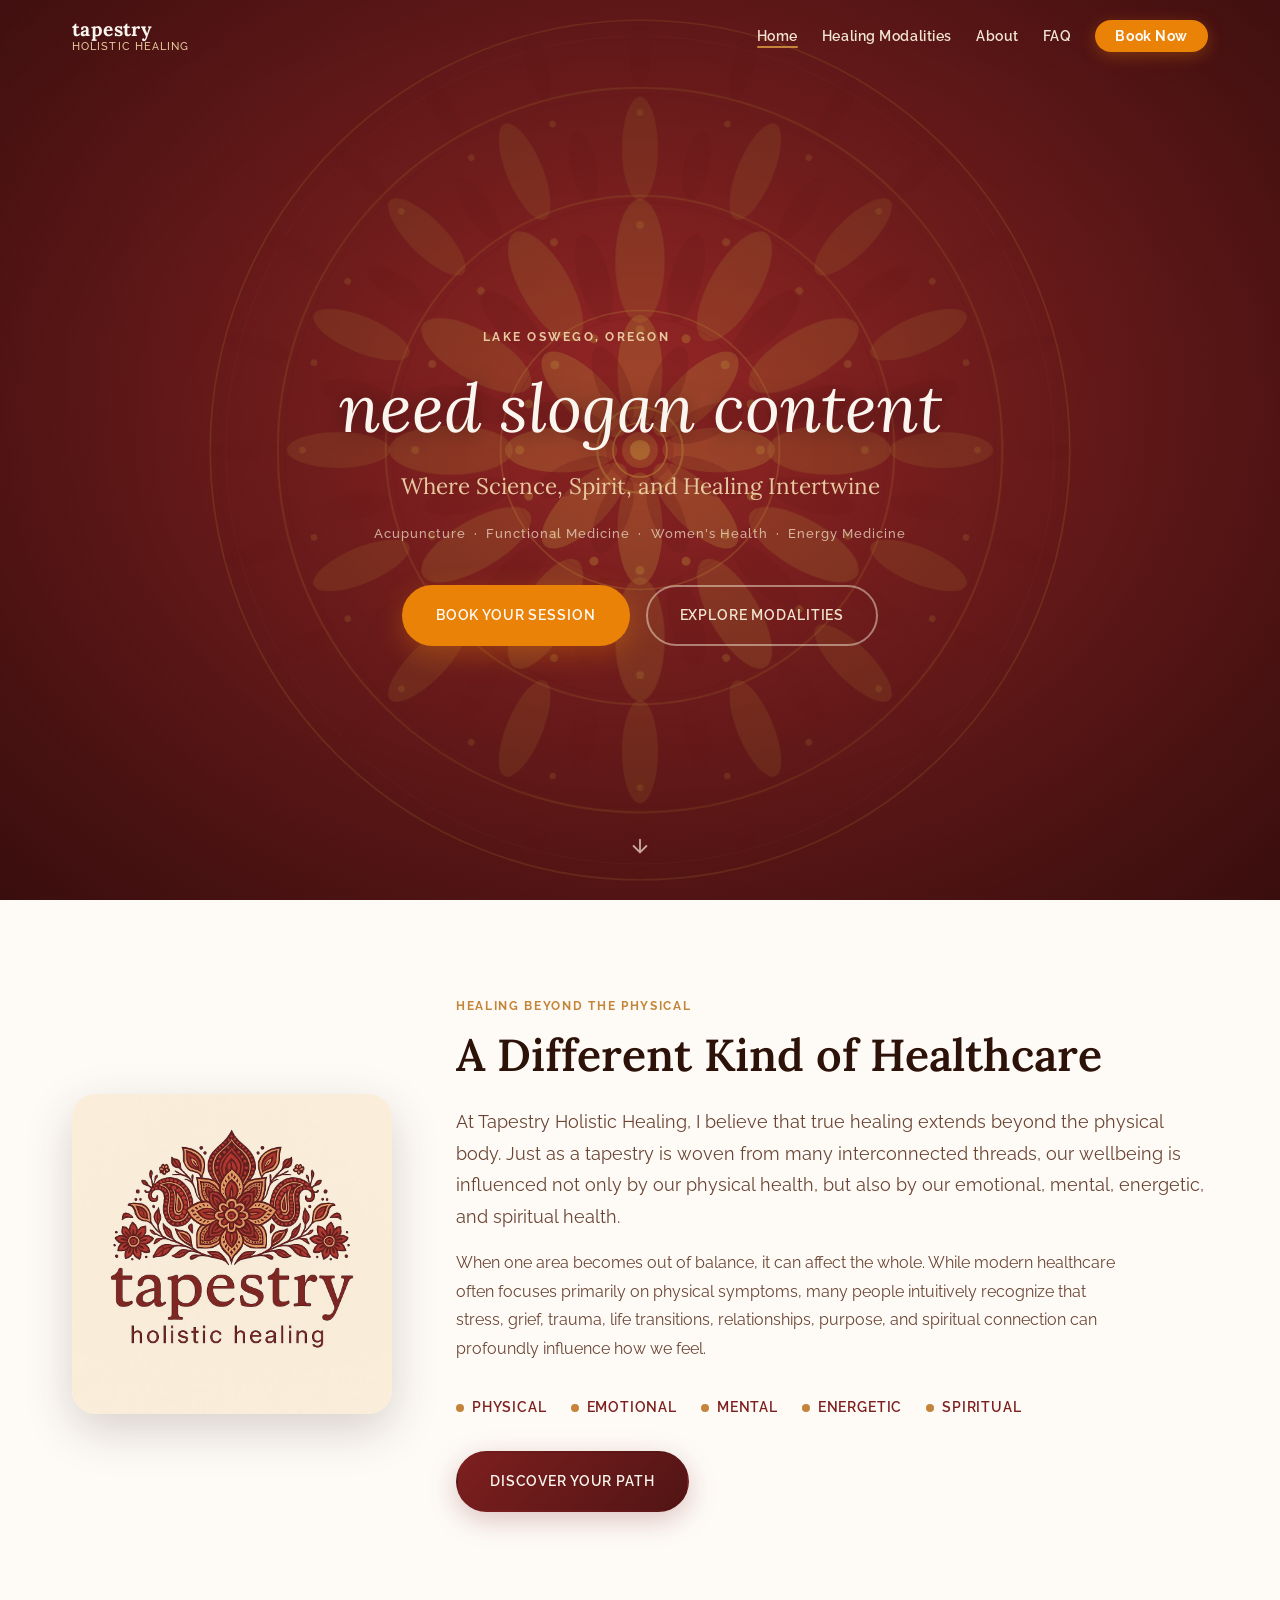
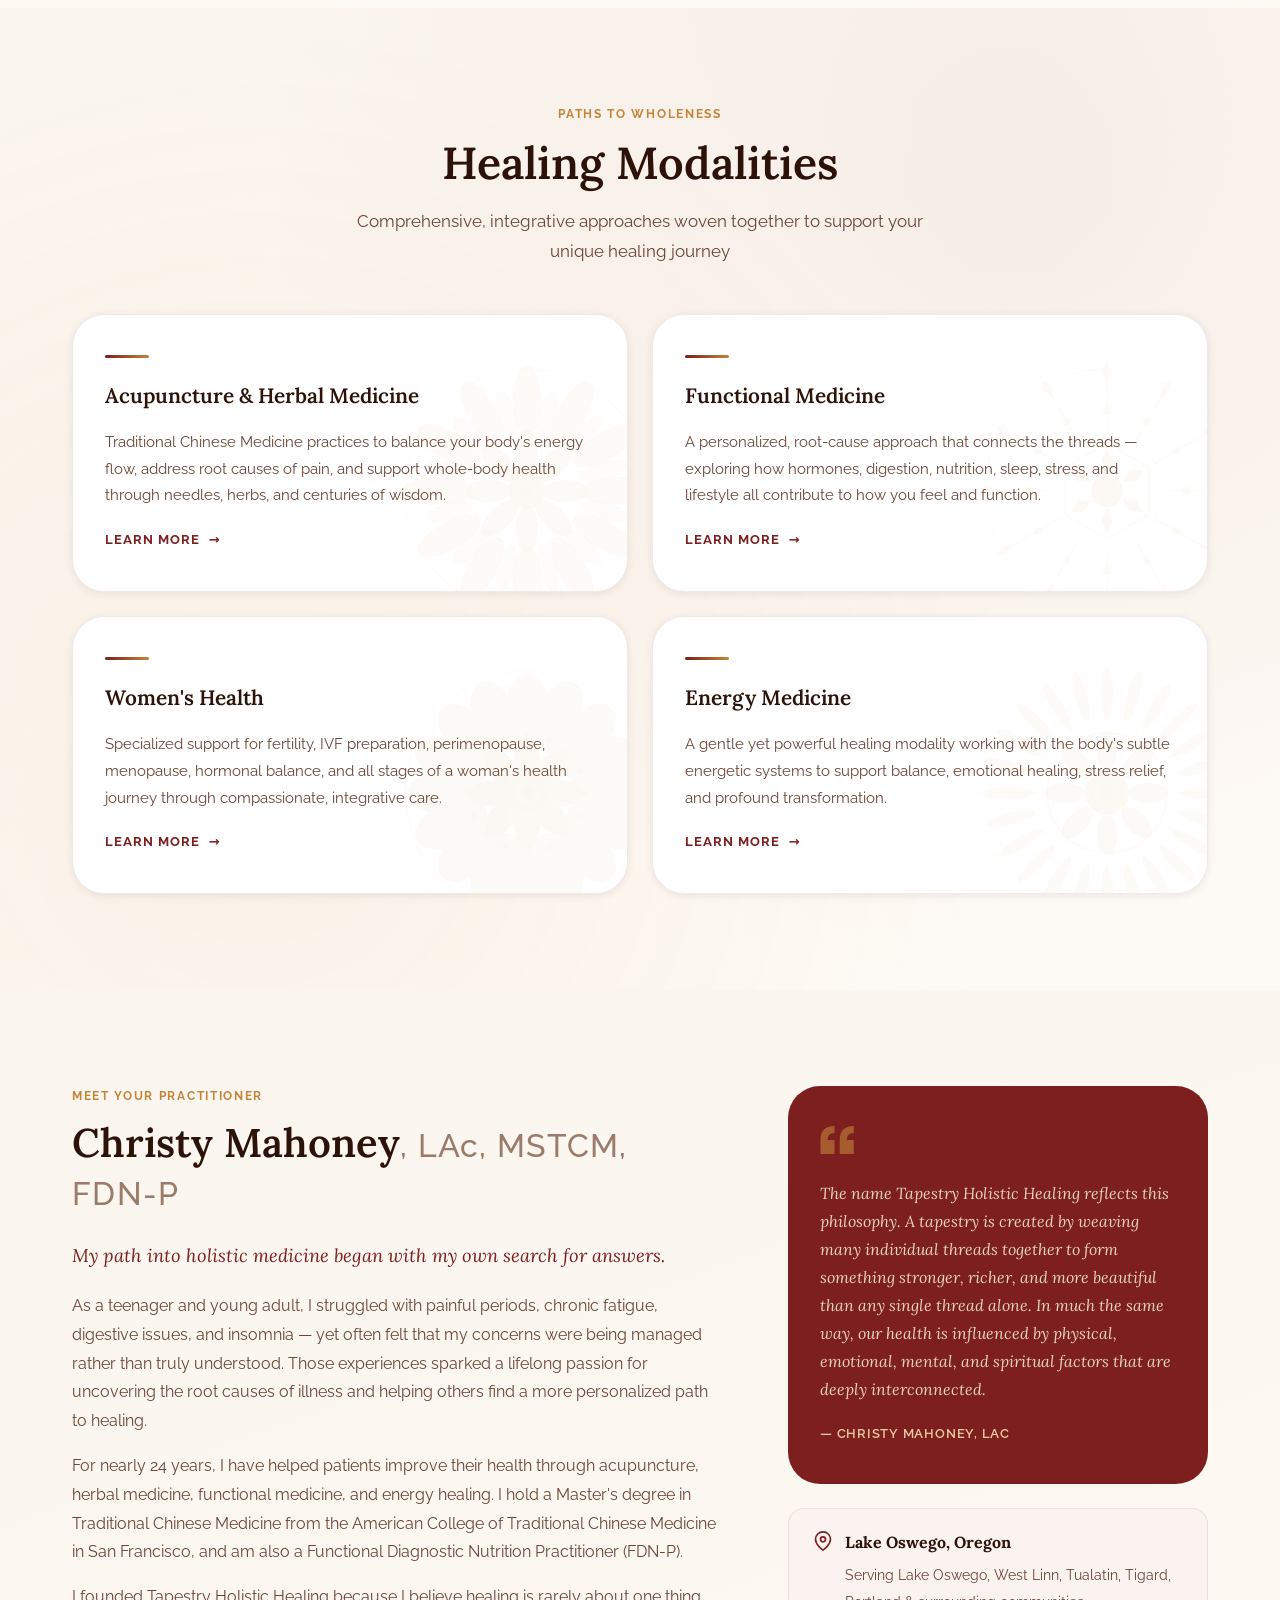
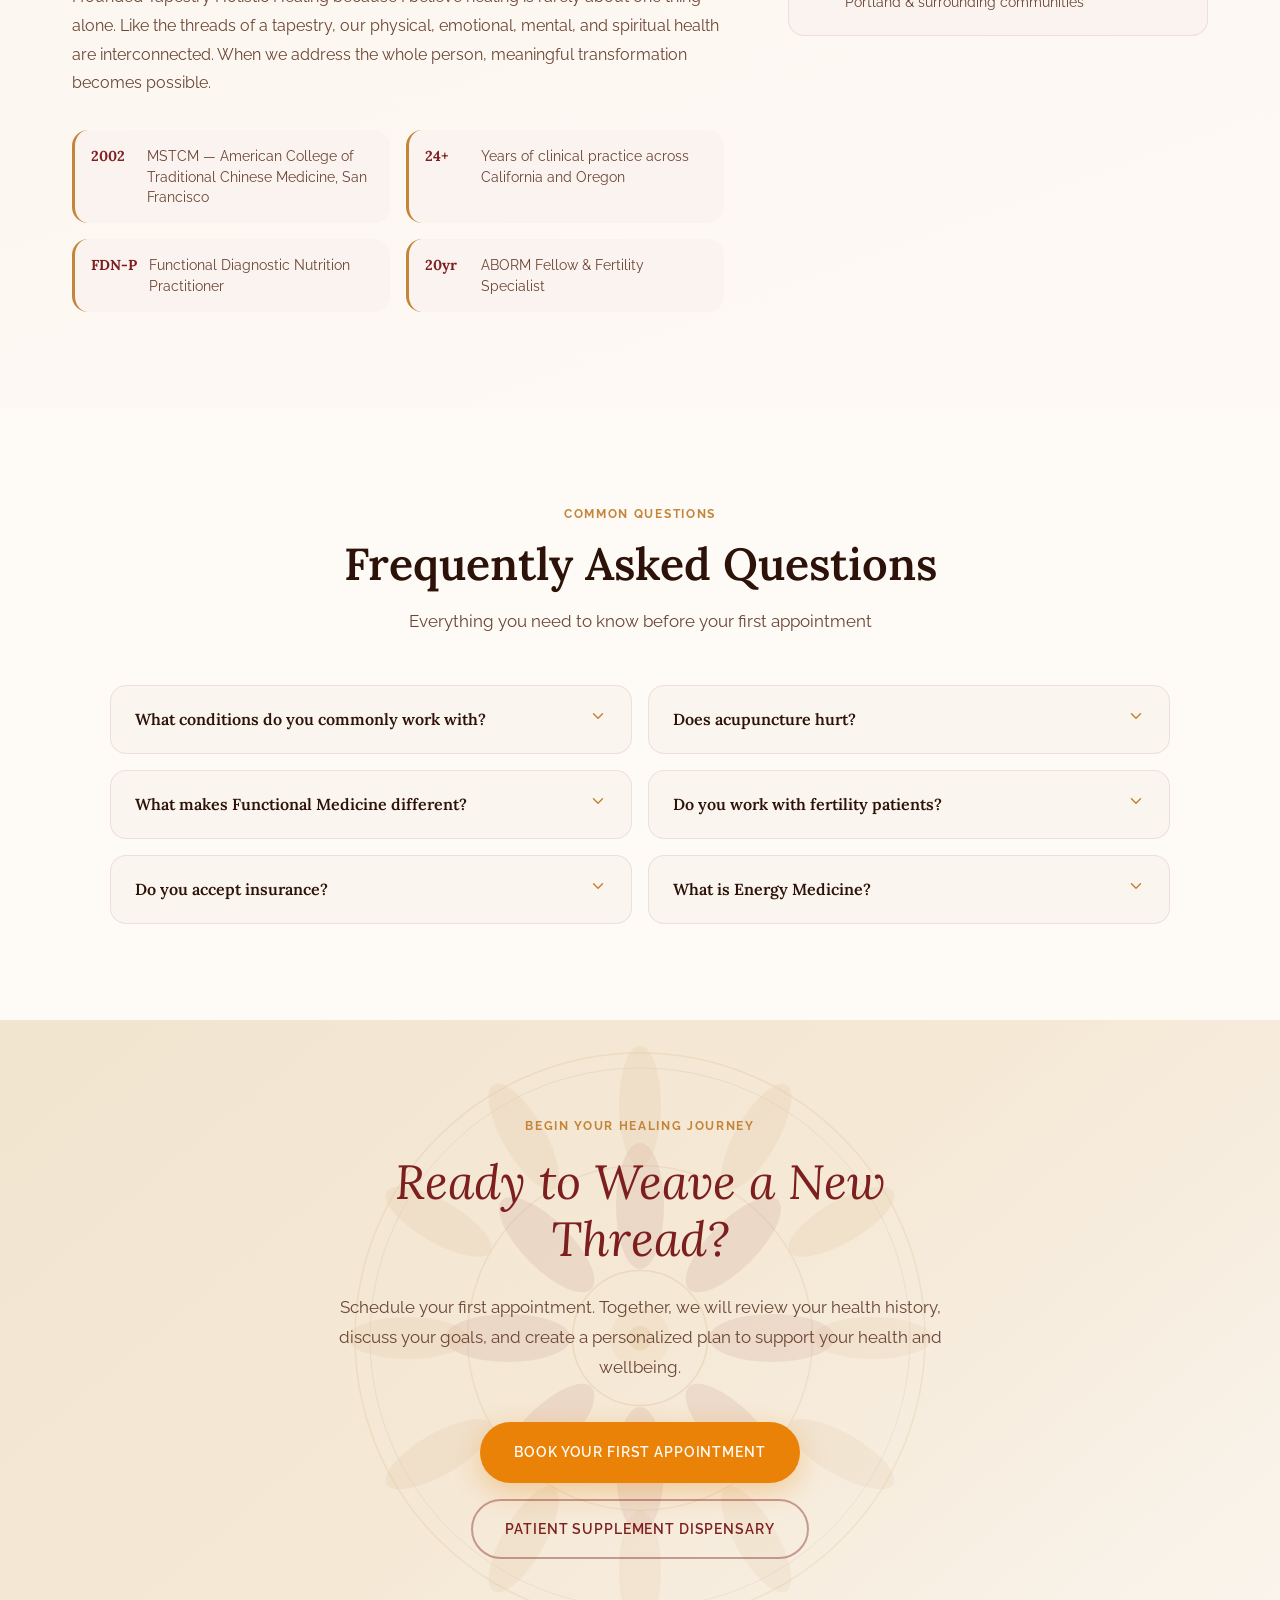
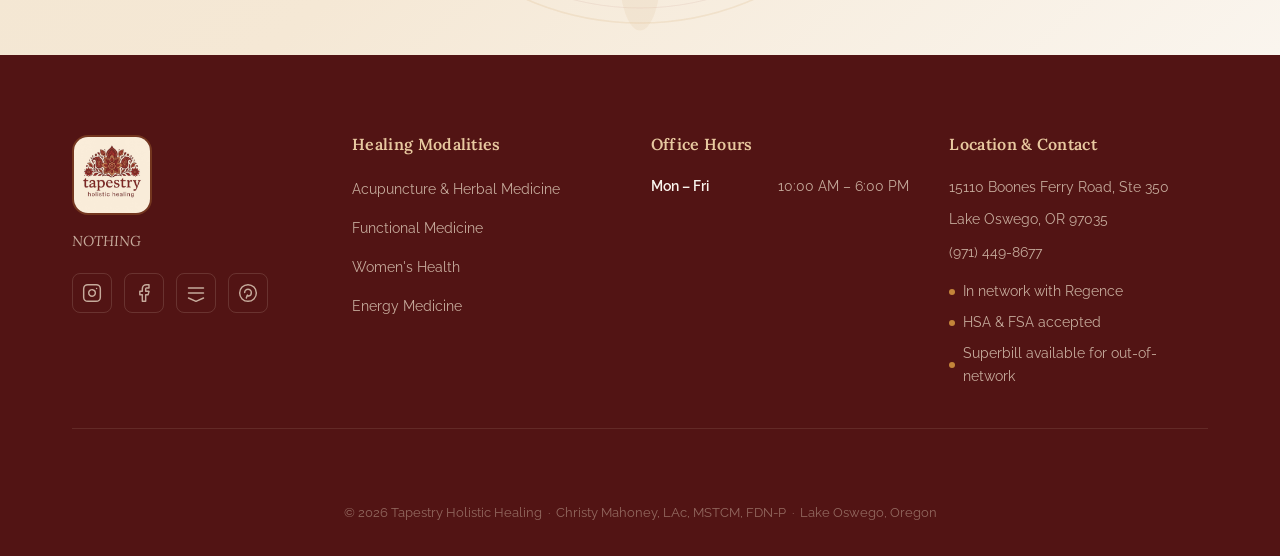
==== commit a00fcf4d: "design tweaks" ====
--- a/index.html
+++ b/index.html
@@ -4,7 +4,7 @@
     <meta charset="UTF-8">
     <meta name="viewport" content="width=device-width, initial-scale=1.0">
     <title>Tapestry Holistic Healing | Integrative Health &amp; Acupuncture | Lake Oswego, OR</title>
-    <meta name="description" content="Tapestry Holistic Healing offers integrative health care including acupuncture, herbal medicine, functional medicine, women's health, and energy medicine in Lake Oswego, Oregon. Christina Mahoney, LAc, MSTCM, FDN-P.">
+    <meta name="description" content="Tapestry Holistic Healing offers integrative health care including acupuncture, herbal medicine, functional medicine, women's health, and energy medicine in Lake Oswego, Oregon. Christy Mahoney, LAc, MSTCM, FDN&#8209;P.">
     <link rel="preconnect" href="https://fonts.googleapis.com">
     <link rel="preconnect" href="https://fonts.gstatic.com" crossorigin>
     <link href="https://fonts.googleapis.com/css2?family=Lora:ital,wght@0,400;0,500;0,600;0,700;1,400;1,500&family=Raleway:wght@300;400;500;600;700&display=swap" rel="stylesheet">
@@ -18,7 +18,6 @@
     <nav class="navbar" id="navbar" role="navigation" aria-label="Main navigation">
         <div class="nav-container">
             <a href="/" class="nav-brand" aria-label="Tapestry Holistic Healing — Home">
-                <img src="img/tapesty-holistic-healing-logo.jpg" alt="Tapestry Holistic Healing" class="nav-logo-img">
                 <span class="nav-brand-words" aria-hidden="true">
                     <span class="nav-brand-main">tapestry</span>
                     <span class="nav-brand-sub">holistic healing</span>
@@ -268,7 +267,7 @@
 
         <div class="hero-content">
             <p class="hero-location">Lake Oswego, Oregon</p>
-            <h1 class="hero-title">Weaving Together the<br>Threads of Healing</h1>
+            <h1 class="hero-title">need slogan content</h1>
             <p class="hero-subtitle">Where Science, Spirit, and Healing Intertwine</p>
             <p class="hero-descriptor">Acupuncture &nbsp;·&nbsp; Functional Medicine &nbsp;·&nbsp; Women's Health &nbsp;·&nbsp; Energy Medicine</p>
             <div class="hero-actions">
@@ -343,85 +342,181 @@
 
                 <!-- Acupuncture & Herbal Medicine -->
                 <a href="acupuncture.html" class="modality-card" aria-label="Acupuncture and Herbal Medicine — Learn More">
-                    <div class="modality-icon-wrap" aria-hidden="true">
-                        <svg viewBox="0 0 56 56" fill="none" xmlns="http://www.w3.org/2000/svg">
-                            <!-- Lotus petals -->
-                            <ellipse cx="28" cy="19" rx="5.5" ry="12" fill="currentColor" opacity="0.75"/>
-                            <ellipse cx="18.5" cy="24" rx="5" ry="10.5" transform="rotate(-38 18.5 24)" fill="currentColor" opacity="0.65"/>
-                            <ellipse cx="37.5" cy="24" rx="5" ry="10.5" transform="rotate(38 37.5 24)" fill="currentColor" opacity="0.65"/>
-                            <ellipse cx="12" cy="32" rx="4" ry="8.5" transform="rotate(-68 12 32)" fill="currentColor" opacity="0.45"/>
-                            <ellipse cx="44" cy="32" rx="4" ry="8.5" transform="rotate(68 44 32)" fill="currentColor" opacity="0.45"/>
-                            <!-- Center -->
-                            <circle cx="28" cy="28" r="5.5" fill="currentColor"/>
-                            <!-- Needle -->
-                            <line x1="28" y1="33.5" x2="28" y2="50" stroke="currentColor" stroke-width="1.5" stroke-linecap="round"/>
-                            <rect x="24.5" y="48" width="7" height="2.5" rx="1.25" fill="currentColor" opacity="0.7"/>
-                        </svg>
-                    </div>
+                    <div class="card-accent" aria-hidden="true"></div>
                     <h3>Acupuncture &amp; Herbal Medicine</h3>
                     <p>Traditional Chinese Medicine practices to balance your body's energy flow, address root causes of pain, and support whole-body health through needles, herbs, and centuries of wisdom.</p>
                     <span class="modality-link" aria-hidden="true">Learn More <span class="arrow">→</span></span>
+                    <div class="modality-mandala" aria-hidden="true">
+                        <svg viewBox="0 0 260 260" xmlns="http://www.w3.org/2000/svg" focusable="false">
+                            <g transform="translate(130 130)">
+                                <circle r="122" fill="none" stroke="currentColor" stroke-width="1" opacity="0.5"/>
+                                <g fill="currentColor" opacity="0.6">
+                                    <ellipse cx="0" cy="-90" rx="14" ry="36"/><ellipse cx="0" cy="-90" rx="14" ry="36" transform="rotate(30)"/>
+                                    <ellipse cx="0" cy="-90" rx="14" ry="36" transform="rotate(60)"/><ellipse cx="0" cy="-90" rx="14" ry="36" transform="rotate(90)"/>
+                                    <ellipse cx="0" cy="-90" rx="14" ry="36" transform="rotate(120)"/><ellipse cx="0" cy="-90" rx="14" ry="36" transform="rotate(150)"/>
+                                    <ellipse cx="0" cy="-90" rx="14" ry="36" transform="rotate(180)"/><ellipse cx="0" cy="-90" rx="14" ry="36" transform="rotate(210)"/>
+                                    <ellipse cx="0" cy="-90" rx="14" ry="36" transform="rotate(240)"/><ellipse cx="0" cy="-90" rx="14" ry="36" transform="rotate(270)"/>
+                                    <ellipse cx="0" cy="-90" rx="14" ry="36" transform="rotate(300)"/><ellipse cx="0" cy="-90" rx="14" ry="36" transform="rotate(330)"/>
+                                </g>
+                                <g fill="currentColor" opacity="0.35">
+                                    <ellipse cx="0" cy="-80" rx="9" ry="24" transform="rotate(15)"/><ellipse cx="0" cy="-80" rx="9" ry="24" transform="rotate(45)"/>
+                                    <ellipse cx="0" cy="-80" rx="9" ry="24" transform="rotate(75)"/><ellipse cx="0" cy="-80" rx="9" ry="24" transform="rotate(105)"/>
+                                    <ellipse cx="0" cy="-80" rx="9" ry="24" transform="rotate(135)"/><ellipse cx="0" cy="-80" rx="9" ry="24" transform="rotate(165)"/>
+                                    <ellipse cx="0" cy="-80" rx="9" ry="24" transform="rotate(195)"/><ellipse cx="0" cy="-80" rx="9" ry="24" transform="rotate(225)"/>
+                                    <ellipse cx="0" cy="-80" rx="9" ry="24" transform="rotate(255)"/><ellipse cx="0" cy="-80" rx="9" ry="24" transform="rotate(285)"/>
+                                    <ellipse cx="0" cy="-80" rx="9" ry="24" transform="rotate(315)"/><ellipse cx="0" cy="-80" rx="9" ry="24" transform="rotate(345)"/>
+                                </g>
+                                <circle r="56" fill="none" stroke="currentColor" stroke-width="1" opacity="0.4"/>
+                                <g fill="currentColor" opacity="0.65">
+                                    <ellipse cx="0" cy="-38" rx="11" ry="24"/><ellipse cx="0" cy="-38" rx="11" ry="24" transform="rotate(45)"/>
+                                    <ellipse cx="0" cy="-38" rx="11" ry="24" transform="rotate(90)"/><ellipse cx="0" cy="-38" rx="11" ry="24" transform="rotate(135)"/>
+                                    <ellipse cx="0" cy="-38" rx="11" ry="24" transform="rotate(180)"/><ellipse cx="0" cy="-38" rx="11" ry="24" transform="rotate(225)"/>
+                                    <ellipse cx="0" cy="-38" rx="11" ry="24" transform="rotate(270)"/><ellipse cx="0" cy="-38" rx="11" ry="24" transform="rotate(315)"/>
+                                </g>
+                                <circle r="18" fill="currentColor" opacity="0.7"/>
+                                <circle r="12" fill="none" stroke="currentColor" stroke-width="1.5" opacity="0.8"/>
+                                <circle r="6" fill="currentColor" opacity="0.9"/>
+                            </g>
+                        </svg>
+                    </div>
                 </a>
 
                 <!-- Functional Medicine -->
                 <a href="functional-medicine.html" class="modality-card" aria-label="Functional Medicine — Learn More">
-                    <div class="modality-icon-wrap" aria-hidden="true">
-                        <svg viewBox="0 0 56 56" fill="none" xmlns="http://www.w3.org/2000/svg">
-                            <!-- Magnifying glass -->
-                            <circle cx="23" cy="23" r="15" stroke="currentColor" stroke-width="2" fill="none" opacity="0.9"/>
-                            <!-- Leaf / root cause symbol inside -->
-                            <path d="M 19 27 Q 23 17 27 22 Q 23 32 19 27 Z" fill="currentColor" opacity="0.75"/>
-                            <line x1="23" y1="24.5" x2="23" y2="30" stroke="currentColor" stroke-width="1" stroke-linecap="round" opacity="0.6"/>
-                            <!-- Handle -->
-                            <line x1="34" y1="34" x2="50" y2="50" stroke="currentColor" stroke-width="2.5" stroke-linecap="round" opacity="0.9"/>
-                        </svg>
-                    </div>
+                    <div class="card-accent" aria-hidden="true"></div>
                     <h3>Functional Medicine</h3>
                     <p>A personalized, root-cause approach that connects the threads — exploring how hormones, digestion, nutrition, sleep, stress, and lifestyle all contribute to how you feel and function.</p>
                     <span class="modality-link" aria-hidden="true">Learn More <span class="arrow">→</span></span>
+                    <div class="modality-mandala" aria-hidden="true">
+                        <svg viewBox="0 0 260 260" xmlns="http://www.w3.org/2000/svg" focusable="false">
+                            <g transform="translate(130 130)">
+                                <circle r="122" fill="none" stroke="currentColor" stroke-width="1" opacity="0.5"/>
+                                <g stroke="currentColor" stroke-width="1.5" opacity="0.45" fill="none">
+                                    <line x1="0" y1="-55" x2="0" y2="-118"/><line x1="0" y1="-55" x2="0" y2="-118" transform="rotate(30)"/>
+                                    <line x1="0" y1="-55" x2="0" y2="-118" transform="rotate(60)"/><line x1="0" y1="-55" x2="0" y2="-118" transform="rotate(90)"/>
+                                    <line x1="0" y1="-55" x2="0" y2="-118" transform="rotate(120)"/><line x1="0" y1="-55" x2="0" y2="-118" transform="rotate(150)"/>
+                                    <line x1="0" y1="-55" x2="0" y2="-118" transform="rotate(180)"/><line x1="0" y1="-55" x2="0" y2="-118" transform="rotate(210)"/>
+                                    <line x1="0" y1="-55" x2="0" y2="-118" transform="rotate(240)"/><line x1="0" y1="-55" x2="0" y2="-118" transform="rotate(270)"/>
+                                    <line x1="0" y1="-55" x2="0" y2="-118" transform="rotate(300)"/><line x1="0" y1="-55" x2="0" y2="-118" transform="rotate(330)"/>
+                                </g>
+                                <g fill="currentColor" opacity="0.6">
+                                    <polygon points="0,-108 5,-118 0,-128 -5,-118"/><polygon points="0,-108 5,-118 0,-128 -5,-118" transform="rotate(30)"/>
+                                    <polygon points="0,-108 5,-118 0,-128 -5,-118" transform="rotate(60)"/><polygon points="0,-108 5,-118 0,-128 -5,-118" transform="rotate(90)"/>
+                                    <polygon points="0,-108 5,-118 0,-128 -5,-118" transform="rotate(120)"/><polygon points="0,-108 5,-118 0,-128 -5,-118" transform="rotate(150)"/>
+                                    <polygon points="0,-108 5,-118 0,-128 -5,-118" transform="rotate(180)"/><polygon points="0,-108 5,-118 0,-128 -5,-118" transform="rotate(210)"/>
+                                    <polygon points="0,-108 5,-118 0,-128 -5,-118" transform="rotate(240)"/><polygon points="0,-108 5,-118 0,-128 -5,-118" transform="rotate(270)"/>
+                                    <polygon points="0,-108 5,-118 0,-128 -5,-118" transform="rotate(300)"/><polygon points="0,-108 5,-118 0,-128 -5,-118" transform="rotate(330)"/>
+                                </g>
+                                <g fill="currentColor" opacity="0.55">
+                                    <circle cx="0" cy="-80" r="4"/><circle cx="0" cy="-80" r="4" transform="rotate(30)"/>
+                                    <circle cx="0" cy="-80" r="4" transform="rotate(60)"/><circle cx="0" cy="-80" r="4" transform="rotate(90)"/>
+                                    <circle cx="0" cy="-80" r="4" transform="rotate(120)"/><circle cx="0" cy="-80" r="4" transform="rotate(150)"/>
+                                    <circle cx="0" cy="-80" r="4" transform="rotate(180)"/><circle cx="0" cy="-80" r="4" transform="rotate(210)"/>
+                                    <circle cx="0" cy="-80" r="4" transform="rotate(240)"/><circle cx="0" cy="-80" r="4" transform="rotate(270)"/>
+                                    <circle cx="0" cy="-80" r="4" transform="rotate(300)"/><circle cx="0" cy="-80" r="4" transform="rotate(330)"/>
+                                </g>
+                                <polygon points="0,-48 41.6,-24 41.6,24 0,48 -41.6,24 -41.6,-24" fill="none" stroke="currentColor" stroke-width="1.5" opacity="0.45"/>
+                                <g fill="currentColor" opacity="0.7">
+                                    <polygon points="0,-42 6,-30 0,-18 -6,-30"/><polygon points="0,-42 6,-30 0,-18 -6,-30" transform="rotate(60)"/>
+                                    <polygon points="0,-42 6,-30 0,-18 -6,-30" transform="rotate(120)"/><polygon points="0,-42 6,-30 0,-18 -6,-30" transform="rotate(180)"/>
+                                    <polygon points="0,-42 6,-30 0,-18 -6,-30" transform="rotate(240)"/><polygon points="0,-42 6,-30 0,-18 -6,-30" transform="rotate(300)"/>
+                                </g>
+                                <circle r="16" fill="currentColor" opacity="0.7"/>
+                                <circle r="9" fill="none" stroke="currentColor" stroke-width="2" opacity="0.9"/>
+                            </g>
+                        </svg>
+                    </div>
                 </a>
 
                 <!-- Women's Health -->
                 <a href="womens-health.html" class="modality-card" aria-label="Women's Health — Learn More">
-                    <div class="modality-icon-wrap" aria-hidden="true">
-                        <svg viewBox="0 0 56 56" fill="none" xmlns="http://www.w3.org/2000/svg">
-                            <!-- Outer ring -->
-                            <circle cx="28" cy="22" r="14" stroke="currentColor" stroke-width="2" fill="none" opacity="0.85"/>
-                            <!-- Inner lotus -->
-                            <ellipse cx="28" cy="20" rx="4" ry="8.5" fill="currentColor" opacity="0.65"/>
-                            <ellipse cx="21.5" cy="24" rx="4" ry="7.5" transform="rotate(-35 21.5 24)" fill="currentColor" opacity="0.6"/>
-                            <ellipse cx="34.5" cy="24" rx="4" ry="7.5" transform="rotate(35 34.5 24)" fill="currentColor" opacity="0.6"/>
-                            <circle cx="28" cy="24.5" r="4" fill="currentColor"/>
-                            <!-- Vertical stem and cross bar -->
-                            <line x1="28" y1="36" x2="28" y2="50" stroke="currentColor" stroke-width="2" stroke-linecap="round"/>
-                            <line x1="22" y1="44" x2="34" y2="44" stroke="currentColor" stroke-width="2" stroke-linecap="round"/>
-                        </svg>
-                    </div>
+                    <div class="card-accent" aria-hidden="true"></div>
                     <h3>Women's Health</h3>
                     <p>Specialized support for fertility, IVF preparation, perimenopause, menopause, hormonal balance, and all stages of a woman's health journey through compassionate, integrative care.</p>
                     <span class="modality-link" aria-hidden="true">Learn More <span class="arrow">→</span></span>
+                    <div class="modality-mandala" aria-hidden="true">
+                        <svg viewBox="0 0 260 260" xmlns="http://www.w3.org/2000/svg" focusable="false">
+                            <g transform="translate(130 130)">
+                                <circle r="122" fill="none" stroke="currentColor" stroke-width="1" opacity="0.4"/>
+                                <g fill="currentColor" opacity="0.5">
+                                    <ellipse cx="0" cy="-82" rx="22" ry="38"/><ellipse cx="0" cy="-82" rx="22" ry="38" transform="rotate(22.5)"/>
+                                    <ellipse cx="0" cy="-82" rx="22" ry="38" transform="rotate(45)"/><ellipse cx="0" cy="-82" rx="22" ry="38" transform="rotate(67.5)"/>
+                                    <ellipse cx="0" cy="-82" rx="22" ry="38" transform="rotate(90)"/><ellipse cx="0" cy="-82" rx="22" ry="38" transform="rotate(112.5)"/>
+                                    <ellipse cx="0" cy="-82" rx="22" ry="38" transform="rotate(135)"/><ellipse cx="0" cy="-82" rx="22" ry="38" transform="rotate(157.5)"/>
+                                    <ellipse cx="0" cy="-82" rx="22" ry="38" transform="rotate(180)"/><ellipse cx="0" cy="-82" rx="22" ry="38" transform="rotate(202.5)"/>
+                                    <ellipse cx="0" cy="-82" rx="22" ry="38" transform="rotate(225)"/><ellipse cx="0" cy="-82" rx="22" ry="38" transform="rotate(247.5)"/>
+                                    <ellipse cx="0" cy="-82" rx="22" ry="38" transform="rotate(270)"/><ellipse cx="0" cy="-82" rx="22" ry="38" transform="rotate(292.5)"/>
+                                    <ellipse cx="0" cy="-82" rx="22" ry="38" transform="rotate(315)"/><ellipse cx="0" cy="-82" rx="22" ry="38" transform="rotate(337.5)"/>
+                                </g>
+                                <g fill="currentColor" opacity="0.6">
+                                    <circle cx="0" cy="-58" r="3.5"/><circle cx="0" cy="-58" r="3.5" transform="rotate(22.5)"/>
+                                    <circle cx="0" cy="-58" r="3.5" transform="rotate(45)"/><circle cx="0" cy="-58" r="3.5" transform="rotate(67.5)"/>
+                                    <circle cx="0" cy="-58" r="3.5" transform="rotate(90)"/><circle cx="0" cy="-58" r="3.5" transform="rotate(112.5)"/>
+                                    <circle cx="0" cy="-58" r="3.5" transform="rotate(135)"/><circle cx="0" cy="-58" r="3.5" transform="rotate(157.5)"/>
+                                    <circle cx="0" cy="-58" r="3.5" transform="rotate(180)"/><circle cx="0" cy="-58" r="3.5" transform="rotate(202.5)"/>
+                                    <circle cx="0" cy="-58" r="3.5" transform="rotate(225)"/><circle cx="0" cy="-58" r="3.5" transform="rotate(247.5)"/>
+                                    <circle cx="0" cy="-58" r="3.5" transform="rotate(270)"/><circle cx="0" cy="-58" r="3.5" transform="rotate(292.5)"/>
+                                    <circle cx="0" cy="-58" r="3.5" transform="rotate(315)"/><circle cx="0" cy="-58" r="3.5" transform="rotate(337.5)"/>
+                                </g>
+                                <g fill="currentColor" opacity="0.7">
+                                    <ellipse cx="0" cy="-34" rx="13" ry="22"/><ellipse cx="0" cy="-34" rx="13" ry="22" transform="rotate(45)"/>
+                                    <ellipse cx="0" cy="-34" rx="13" ry="22" transform="rotate(90)"/><ellipse cx="0" cy="-34" rx="13" ry="22" transform="rotate(135)"/>
+                                    <ellipse cx="0" cy="-34" rx="13" ry="22" transform="rotate(180)"/><ellipse cx="0" cy="-34" rx="13" ry="22" transform="rotate(225)"/>
+                                    <ellipse cx="0" cy="-34" rx="13" ry="22" transform="rotate(270)"/><ellipse cx="0" cy="-34" rx="13" ry="22" transform="rotate(315)"/>
+                                </g>
+                                <circle r="20" fill="currentColor" opacity="0.75"/>
+                                <circle r="13" fill="none" stroke="currentColor" stroke-width="1.5" opacity="0.9"/>
+                                <circle r="7" fill="currentColor" opacity="1"/>
+                            </g>
+                        </svg>
+                    </div>
                 </a>
 
                 <!-- Energy Medicine -->
                 <a href="energy-medicine.html" class="modality-card" aria-label="Energy Medicine — Learn More">
-                    <div class="modality-icon-wrap" aria-hidden="true">
-                        <svg viewBox="0 0 56 56" fill="none" xmlns="http://www.w3.org/2000/svg">
-                            <!-- Left hand -->
-                            <path d="M 15 38 Q 12 28 17 21 Q 19.5 17 22 21 L 22 31" stroke="currentColor" stroke-width="2" fill="none" stroke-linecap="round" stroke-linejoin="round" opacity="0.85"/>
-                            <!-- Right hand -->
-                            <path d="M 41 38 Q 44 28 39 21 Q 36.5 17 34 21 L 34 31" stroke="currentColor" stroke-width="2" fill="none" stroke-linecap="round" stroke-linejoin="round" opacity="0.85"/>
-                            <!-- Energy waves emanating from center -->
-                            <path d="M 22 20 Q 28 14 34 20" stroke="currentColor" stroke-width="1.5" fill="none" stroke-linecap="round" opacity="0.6"/>
-                            <path d="M 20 26 Q 28 19 36 26" stroke="currentColor" stroke-width="1.5" fill="none" stroke-linecap="round" opacity="0.7"/>
-                            <path d="M 19 32 Q 28 25 37 32" stroke="currentColor" stroke-width="1.5" fill="none" stroke-linecap="round" opacity="0.8"/>
-                            <!-- Center energy point -->
-                            <circle cx="28" cy="29" r="4.5" fill="currentColor" opacity="0.65"/>
-                            <circle cx="28" cy="29" r="2"   fill="currentColor" opacity="0.9"/>
-                        </svg>
-                    </div>
+                    <div class="card-accent" aria-hidden="true"></div>
                     <h3>Energy Medicine</h3>
                     <p>A gentle yet powerful healing modality working with the body's subtle energetic systems to support balance, emotional healing, stress relief, and profound transformation.</p>
                     <span class="modality-link" aria-hidden="true">Learn More <span class="arrow">→</span></span>
+                    <div class="modality-mandala" aria-hidden="true">
+                        <svg viewBox="0 0 260 260" xmlns="http://www.w3.org/2000/svg" focusable="false">
+                            <g transform="translate(130 130)">
+                                <g fill="currentColor" opacity="0.45">
+                                    <ellipse cx="0" cy="-100" rx="6" ry="26"/><ellipse cx="0" cy="-100" rx="6" ry="26" transform="rotate(15)"/>
+                                    <ellipse cx="0" cy="-100" rx="6" ry="26" transform="rotate(30)"/><ellipse cx="0" cy="-100" rx="6" ry="26" transform="rotate(45)"/>
+                                    <ellipse cx="0" cy="-100" rx="6" ry="26" transform="rotate(60)"/><ellipse cx="0" cy="-100" rx="6" ry="26" transform="rotate(75)"/>
+                                    <ellipse cx="0" cy="-100" rx="6" ry="26" transform="rotate(90)"/><ellipse cx="0" cy="-100" rx="6" ry="26" transform="rotate(105)"/>
+                                    <ellipse cx="0" cy="-100" rx="6" ry="26" transform="rotate(120)"/><ellipse cx="0" cy="-100" rx="6" ry="26" transform="rotate(135)"/>
+                                    <ellipse cx="0" cy="-100" rx="6" ry="26" transform="rotate(150)"/><ellipse cx="0" cy="-100" rx="6" ry="26" transform="rotate(165)"/>
+                                    <ellipse cx="0" cy="-100" rx="6" ry="26" transform="rotate(180)"/><ellipse cx="0" cy="-100" rx="6" ry="26" transform="rotate(195)"/>
+                                    <ellipse cx="0" cy="-100" rx="6" ry="26" transform="rotate(210)"/><ellipse cx="0" cy="-100" rx="6" ry="26" transform="rotate(225)"/>
+                                    <ellipse cx="0" cy="-100" rx="6" ry="26" transform="rotate(240)"/><ellipse cx="0" cy="-100" rx="6" ry="26" transform="rotate(255)"/>
+                                    <ellipse cx="0" cy="-100" rx="6" ry="26" transform="rotate(270)"/><ellipse cx="0" cy="-100" rx="6" ry="26" transform="rotate(285)"/>
+                                    <ellipse cx="0" cy="-100" rx="6" ry="26" transform="rotate(300)"/><ellipse cx="0" cy="-100" rx="6" ry="26" transform="rotate(315)"/>
+                                    <ellipse cx="0" cy="-100" rx="6" ry="26" transform="rotate(330)"/><ellipse cx="0" cy="-100" rx="6" ry="26" transform="rotate(345)"/>
+                                </g>
+                                <circle r="118" fill="none" stroke="currentColor" stroke-width="1" opacity="0.4"/>
+                                <g stroke="currentColor" stroke-width="1.5" opacity="0.5" fill="none">
+                                    <line x1="0" y1="-70" x2="0" y2="-114"/><line x1="0" y1="-70" x2="0" y2="-114" transform="rotate(30)"/>
+                                    <line x1="0" y1="-70" x2="0" y2="-114" transform="rotate(60)"/><line x1="0" y1="-70" x2="0" y2="-114" transform="rotate(90)"/>
+                                    <line x1="0" y1="-70" x2="0" y2="-114" transform="rotate(120)"/><line x1="0" y1="-70" x2="0" y2="-114" transform="rotate(150)"/>
+                                    <line x1="0" y1="-70" x2="0" y2="-114" transform="rotate(180)"/><line x1="0" y1="-70" x2="0" y2="-114" transform="rotate(210)"/>
+                                    <line x1="0" y1="-70" x2="0" y2="-114" transform="rotate(240)"/><line x1="0" y1="-70" x2="0" y2="-114" transform="rotate(270)"/>
+                                    <line x1="0" y1="-70" x2="0" y2="-114" transform="rotate(300)"/><line x1="0" y1="-70" x2="0" y2="-114" transform="rotate(330)"/>
+                                </g>
+                                <circle r="60" fill="none" stroke="currentColor" stroke-width="1.5" opacity="0.5"/>
+                                <g fill="currentColor" opacity="0.65">
+                                    <ellipse cx="0" cy="-42" rx="10" ry="20"/><ellipse cx="0" cy="-42" rx="10" ry="20" transform="rotate(45)"/>
+                                    <ellipse cx="0" cy="-42" rx="10" ry="20" transform="rotate(90)"/><ellipse cx="0" cy="-42" rx="10" ry="20" transform="rotate(135)"/>
+                                    <ellipse cx="0" cy="-42" rx="10" ry="20" transform="rotate(180)"/><ellipse cx="0" cy="-42" rx="10" ry="20" transform="rotate(225)"/>
+                                    <ellipse cx="0" cy="-42" rx="10" ry="20" transform="rotate(270)"/><ellipse cx="0" cy="-42" rx="10" ry="20" transform="rotate(315)"/>
+                                </g>
+                                <circle r="22" fill="currentColor" opacity="0.7"/>
+                                <circle r="15" fill="none" stroke="currentColor" stroke-width="2" opacity="0.9"/>
+                                <circle r="8" fill="currentColor" opacity="1"/>
+                            </g>
+                        </svg>
+                    </div>
                 </a>
 
             </div>
@@ -437,10 +532,10 @@
             <div class="about-inner">
                 <div class="about-text">
                     <span class="eyebrow">Meet Your Practitioner</span>
-                    <h2>Christina Mahoney<span class="credentials">, LAc, MSTCM, FDN-P</span></h2>
+                    <h2>Christy Mahoney<span class="credentials">, LAc, MSTCM, FDN&#8209;P</span></h2>
                     <p class="about-lead">My path into holistic medicine began with my own search for answers.</p>
                     <p>As a teenager and young adult, I struggled with painful periods, chronic fatigue, digestive issues, and insomnia — yet often felt that my concerns were being managed rather than truly understood. Those experiences sparked a lifelong passion for uncovering the root causes of illness and helping others find a more personalized path to healing.</p>
-                    <p>For nearly 24 years, I have helped patients improve their health through acupuncture, herbal medicine, functional medicine, and energy healing. I hold a Master's degree in Traditional Chinese Medicine from the American College of Traditional Chinese Medicine in San Francisco, and am also a Functional Diagnostic Nutrition Practitioner (FDN-P).</p>
+                    <p>For nearly 24 years, I have helped patients improve their health through acupuncture, herbal medicine, functional medicine, and energy healing. I hold a Master's degree in Traditional Chinese Medicine from the American College of Traditional Chinese Medicine in San Francisco, and am also a Functional Diagnostic Nutrition Practitioner (FDN&#8209;P).</p>
                     <p>I founded Tapestry Holistic Healing because I believe healing is rarely about one thing alone. Like the threads of a tapestry, our physical, emotional, mental, and spiritual health are interconnected. When we address the whole person, meaningful transformation becomes possible.</p>
                     <div class="about-credentials" aria-label="Credentials and experience">
                         <div class="credential-item">
@@ -452,7 +547,7 @@
                             <span class="credential-desc">Years of clinical practice across California and Oregon</span>
                         </div>
                         <div class="credential-item">
-                            <span class="credential-badge">FDN-P</span>
+                            <span class="credential-badge">FDN&#8209;P</span>
                             <span class="credential-desc">Functional Diagnostic Nutrition Practitioner</span>
                         </div>
                         <div class="credential-item">
@@ -467,7 +562,7 @@
                             <path d="M 0 32 L 0 16 Q 0 0 16 0 L 16 8 Q 8 8 8 16 L 16 16 L 16 32 Z M 22 32 L 22 16 Q 22 0 38 0 L 38 8 Q 30 8 30 16 L 38 16 L 38 32 Z"/>
                         </svg>
                         <p>The name Tapestry Holistic Healing reflects this philosophy. A tapestry is created by weaving many individual threads together to form something stronger, richer, and more beautiful than any single thread alone. In much the same way, our health is influenced by physical, emotional, mental, and spiritual factors that are deeply interconnected.</p>
-                        <cite>— Christina Mahoney, LAc</cite>
+                        <cite>— Christy Mahoney, LAc</cite>
                     </blockquote>
                     <div class="about-location">
                         <svg width="20" height="20" viewBox="0 0 24 24" fill="none" stroke="currentColor" stroke-width="2" stroke-linecap="round" stroke-linejoin="round" aria-hidden="true">
@@ -639,7 +734,7 @@
 
                 <div class="footer-brand">
                     <img src="img/tapesty-holistic-healing-logo.jpg" alt="Tapestry Holistic Healing" class="footer-logo">
-                    <p class="footer-tagline">Honoring the Unique Tapestry of Your Health</p>
+                    <p class="footer-tagline">NOTHING</p>
                     <div class="footer-social">
                         <a href="#" aria-label="Follow us on Instagram" class="social-icon-link">
                             <svg width="20" height="20" viewBox="0 0 24 24" fill="none" stroke="currentColor" stroke-width="1.75" stroke-linecap="round" stroke-linejoin="round" aria-hidden="true">
@@ -653,6 +748,19 @@
                                 <path d="M18 2h-3a5 5 0 0 0-5 5v3H7v4h3v8h4v-8h3l1-4h-4V7a1 1 0 0 1 1-1h3z"/>
                             </svg>
                         </a>
+                        <a href="#" aria-label="Subscribe on Substack" class="social-icon-link">
+                            <svg width="20" height="20" viewBox="0 0 24 24" fill="none" stroke="currentColor" stroke-width="1.75" stroke-linecap="round" stroke-linejoin="round" aria-hidden="true">
+                                <line x1="3" y1="6" x2="21" y2="6"/>
+                                <line x1="3" y1="12" x2="21" y2="12"/>
+                                <path d="M3 18l9 4 9-4"/>
+                            </svg>
+                        </a>
+                        <a href="#" aria-label="Follow us on Pinterest" class="social-icon-link">
+                            <svg width="20" height="20" viewBox="0 0 24 24" fill="none" stroke="currentColor" stroke-width="1.75" stroke-linecap="round" stroke-linejoin="round" aria-hidden="true">
+                                <circle cx="12" cy="12" r="10"/>
+                                <path d="M8 11.5c0-2.2 1.8-4 4-4 2.2 0 4 1.8 4 4 0 2-1 4-3 4-.8 0-1.5-.4-1.8-1L10 18"/>
+                            </svg>
+                        </a>
                     </div>
                 </div>
 
@@ -669,17 +777,18 @@
                 <div class="footer-section">
                     <h4 class="footer-heading">Office Hours</h4>
                     <ul class="footer-hours">
-                        <li><span>Mon – Thu</span><span>9:00 AM – 6:00 PM</span></li>
-                        <li><span>Friday</span><span>9:00 AM – 5:00 PM</span></li>
-                        <li><span>Saturday</span><span>By appointment</span></li>
+                        <li><span>Mon – Fri</span><span>10:00 AM – 6:00 PM</span></li>
                     </ul>
                 </div>
 
                 <div class="footer-section">
                     <h4 class="footer-heading">Location &amp; Contact</h4>
                     <address class="footer-address">
-                        <p>Lake Oswego, Oregon</p>
-                        <p>Serving the greater Portland area</p>
+                        <a href="https://maps.google.com/?q=15110+Boones+Ferry+Rd,+Ste+350,+Lake+Oswego,+OR+97035" target="_blank" rel="noopener noreferrer">
+                            <p>15110 Boones Ferry Road, Ste 350</p>
+                            <p>Lake Oswego, OR 97035</p>
+                        </a>
+                        <p><a href="tel:9714498677">(971) 449-8677</a></p>
                     </address>
                     <ul class="footer-meta">
                         <li>In network with Regence</li>
@@ -691,7 +800,7 @@
             </div>
 
             <div class="footer-bottom">
-                <p>&copy; <script>document.write(new Date().getFullYear())</script> Tapestry Holistic Healing &nbsp;·&nbsp; Christina Mahoney, LAc, MSTCM, FDN-P &nbsp;·&nbsp; Lake Oswego, Oregon</p>
+                <p>&copy; <script>document.write(new Date().getFullYear())</script> Tapestry Holistic Healing &nbsp;·&nbsp; Christy Mahoney, LAc, MSTCM, FDN&#8209;P &nbsp;·&nbsp; Lake Oswego, Oregon</p>
             </div>
         </div>
     </footer>
--- a/styles.css
+++ b/styles.css
@@ -166,14 +166,14 @@
 .btn:active { transform: translateY(1px) scale(0.985); }
 
 .btn-gold {
-    background: linear-gradient(135deg, var(--gold) 0%, #B8762E 100%);
+    background: #ea8207;
     color: #FEFBF7;
     border-color: transparent;
-    box-shadow: var(--shadow-gold);
+    box-shadow: 0 8px 28px rgba(234, 130, 7, 0.32);
 }
 .btn-gold:hover {
-    background: linear-gradient(135deg, #D4956A 0%, var(--gold) 100%);
-    box-shadow: 0 12px 36px rgba(196, 133, 58, 0.45);
+    background: #d57306;
+    box-shadow: 0 12px 36px rgba(234, 130, 7, 0.45);
     transform: translateY(-2px);
     color: #FEFBF7;
 }
@@ -358,20 +358,21 @@
 
 /* Book Now button in nav */
 .nav-book {
-    background: linear-gradient(135deg, var(--gold) 0%, #B8762E 100%);
+    background: #ea8207;
     color: var(--warm-white) !important;
     padding: var(--s-2) var(--s-5);
     border-radius: var(--r-full);
     font-weight: 700;
-    box-shadow: var(--shadow-gold);
-    transition: transform var(--t-base), box-shadow var(--t-base) !important;
+    box-shadow: 0 4px 16px rgba(234, 130, 7, 0.3);
+    transition: transform var(--t-base), box-shadow var(--t-base), background var(--t-base) !important;
 }
 
 .nav-book::after { display: none; }
 
 .nav-book:hover {
+    background: #d57306 !important;
     transform: translateY(-1px);
-    box-shadow: 0 8px 24px rgba(196, 133, 58, 0.45) !important;
+    box-shadow: 0 8px 24px rgba(234, 130, 7, 0.45) !important;
     color: var(--warm-white) !important;
 }
 
@@ -680,27 +681,29 @@
     outline-offset: 4px;
 }
 
-/* Modality icon */
-.modality-icon-wrap {
-    width: 64px;
-    height: 64px;
-    border-radius: var(--r-md);
-    background: var(--crimson-bg);
-    display: flex;
-    align-items: center;
-    justify-content: center;
+/* Mandala background per tile */
+.modality-mandala {
+    position: absolute;
+    bottom: -30px;
+    right: -30px;
+    width: 260px;
+    height: 260px;
+    pointer-events: none;
+    color: var(--gold);
+    opacity: 0.07;
+    transition: opacity var(--t-slow);
+}
+
+.modality-card:hover .modality-mandala { opacity: 0.13; }
+
+/* Small accent bar replacing icon */
+.card-accent {
+    width: 44px;
+    height: 3px;
+    background: linear-gradient(to right, var(--crimson), var(--gold));
+    border-radius: 2px;
+    margin-bottom: var(--s-1);
     flex-shrink: 0;
-    transition: background var(--t-base);
-}
-
-.modality-card:hover .modality-icon-wrap {
-    background: rgba(125, 31, 31, 0.12);
-}
-
-.modality-icon-wrap svg {
-    width: 38px;
-    height: 38px;
-    color: var(--crimson);
 }
 
 /* Card text */
@@ -1379,6 +1382,5 @@
     .section-header { margin-bottom: var(--s-8); }
 
     .modality-card { padding: var(--s-6) var(--s-5); }
-    .modality-icon-wrap { width: 52px; height: 52px; }
-    .modality-icon-wrap svg { width: 30px; height: 30px; }
-}
+    .modality-mandala { width: 180px; height: 180px; }
+}
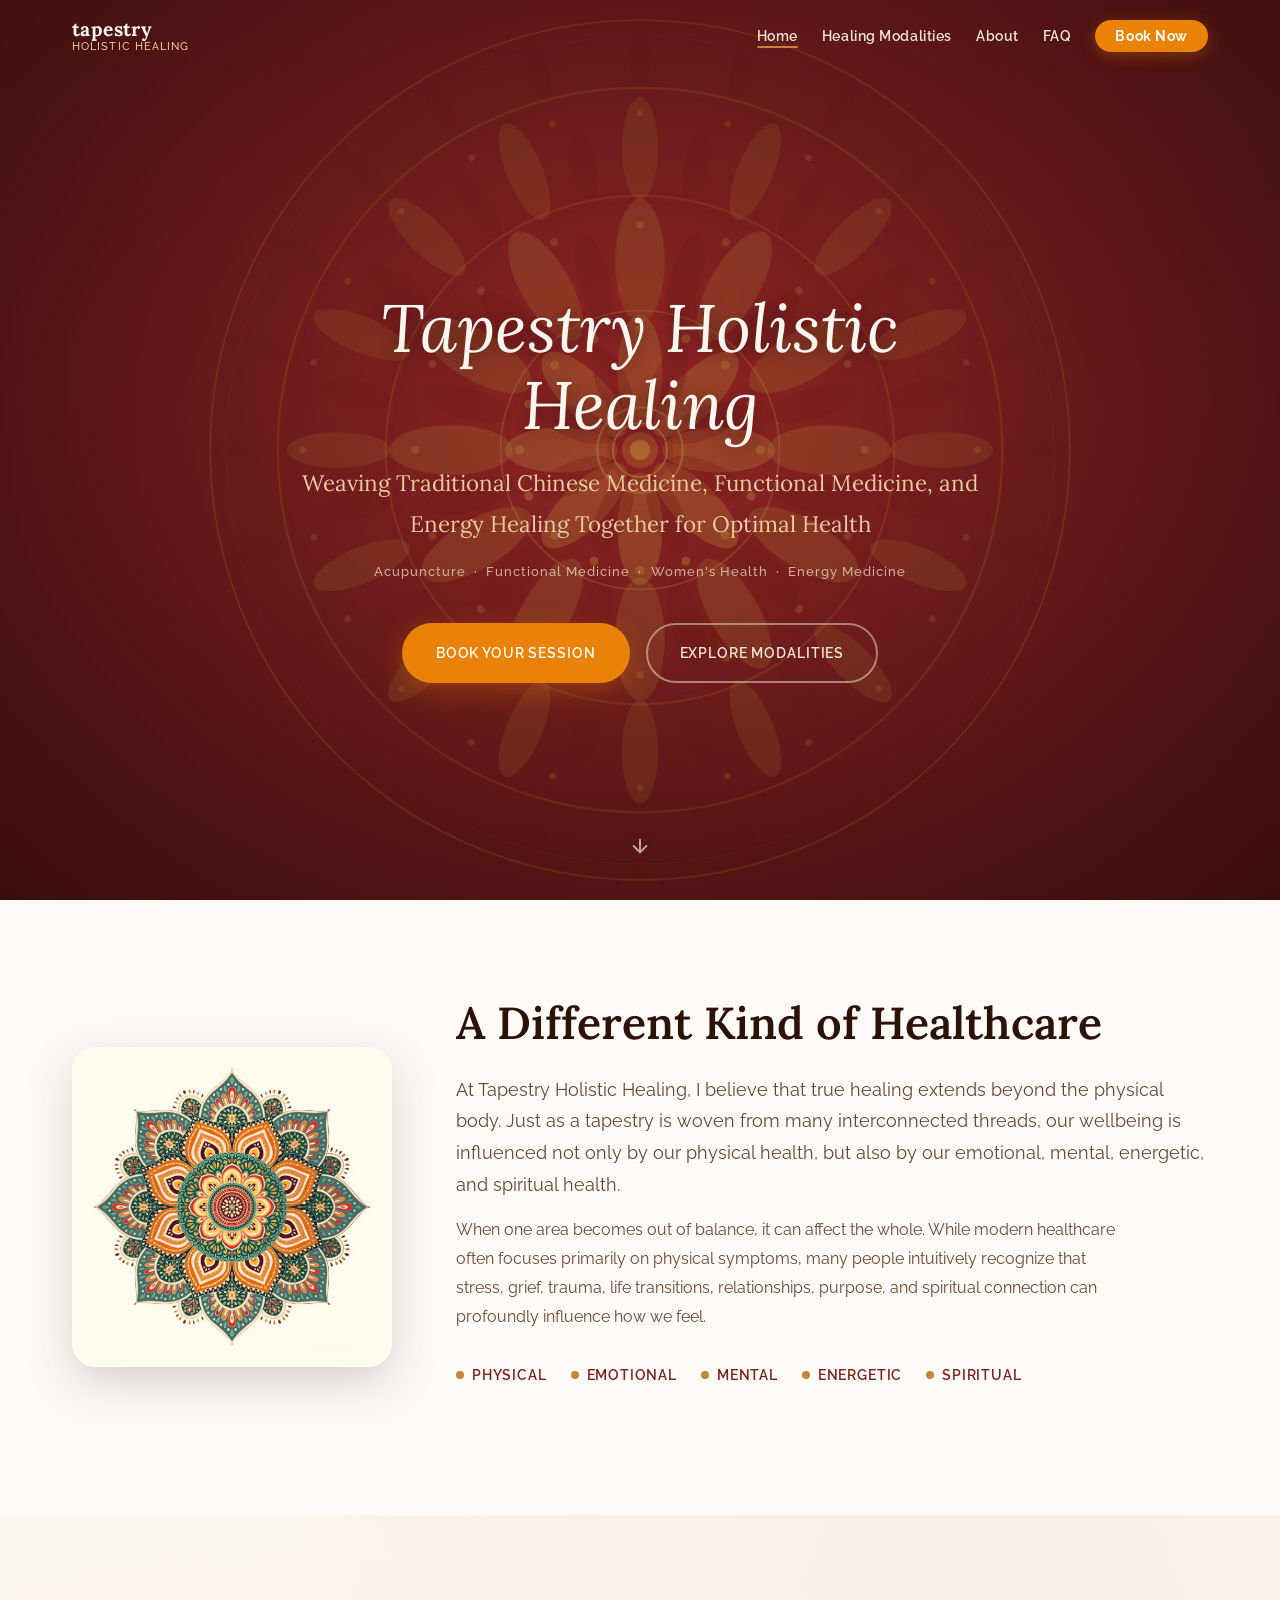
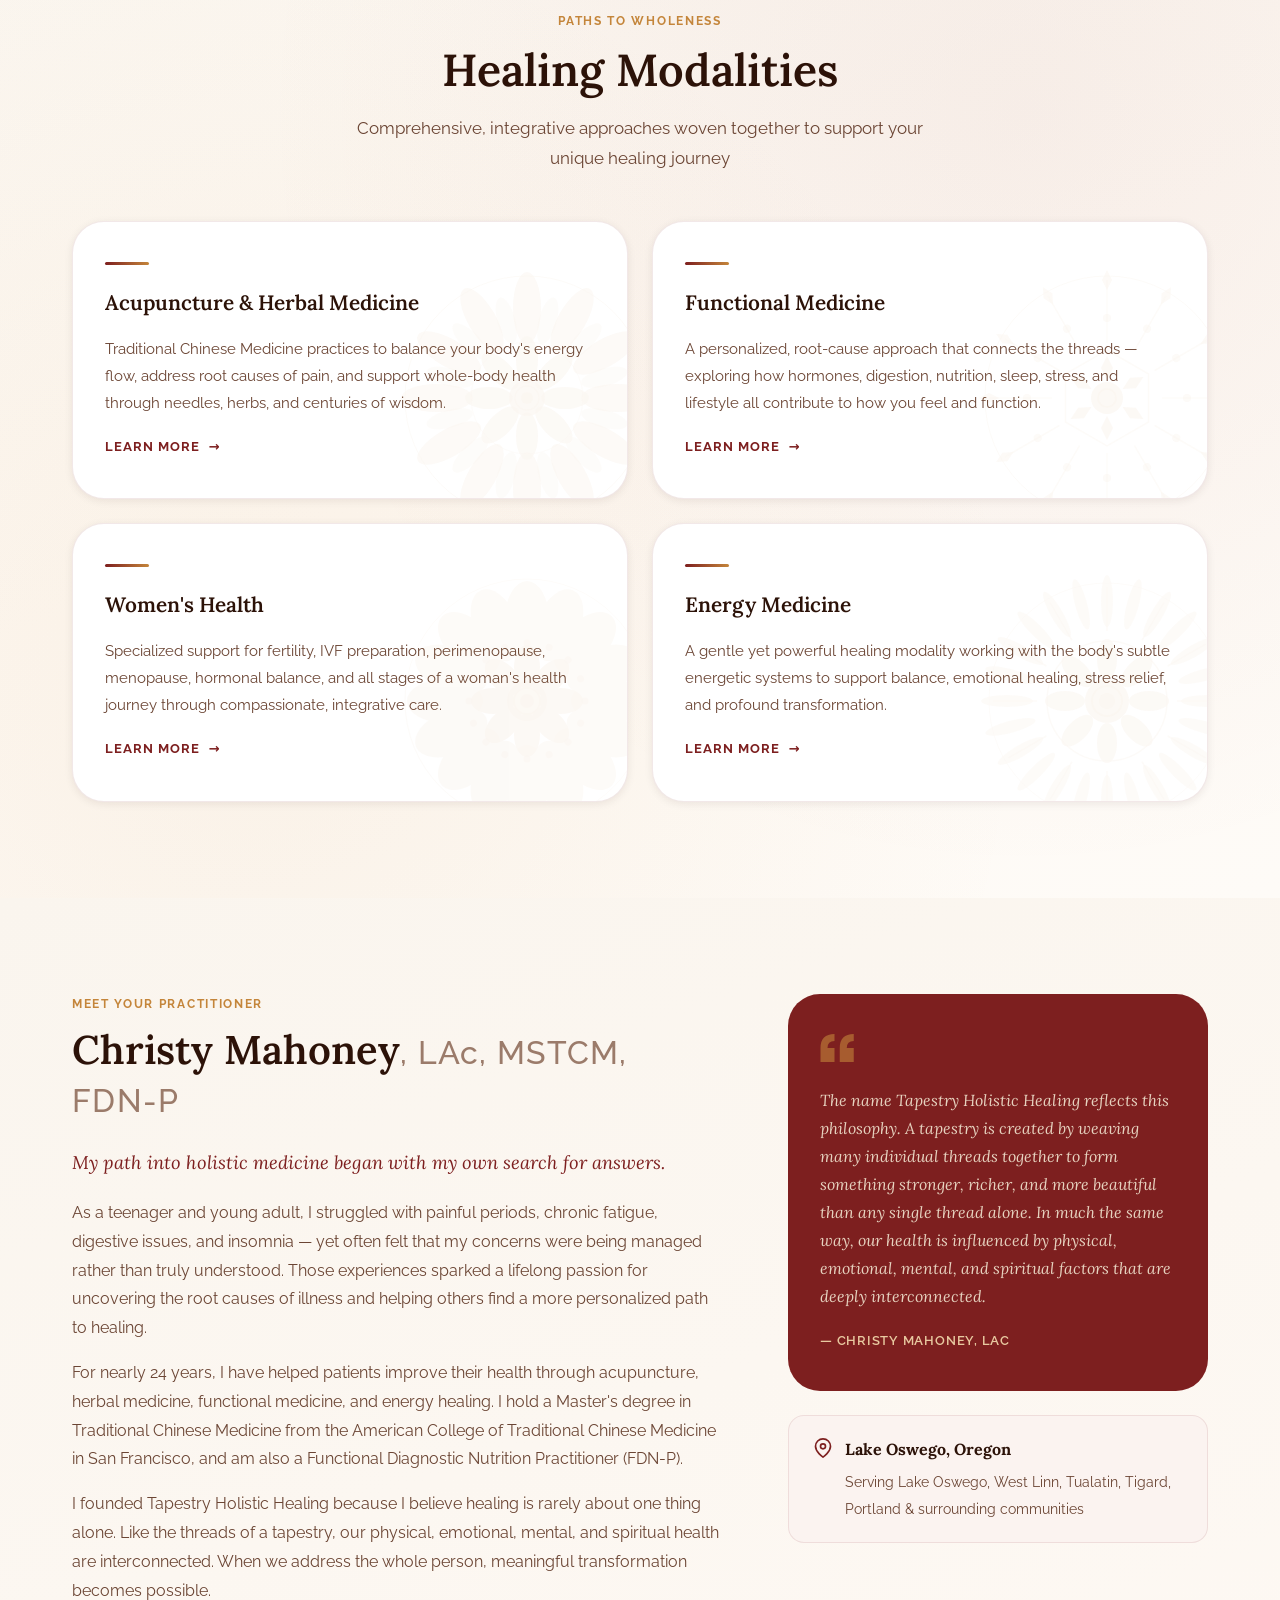
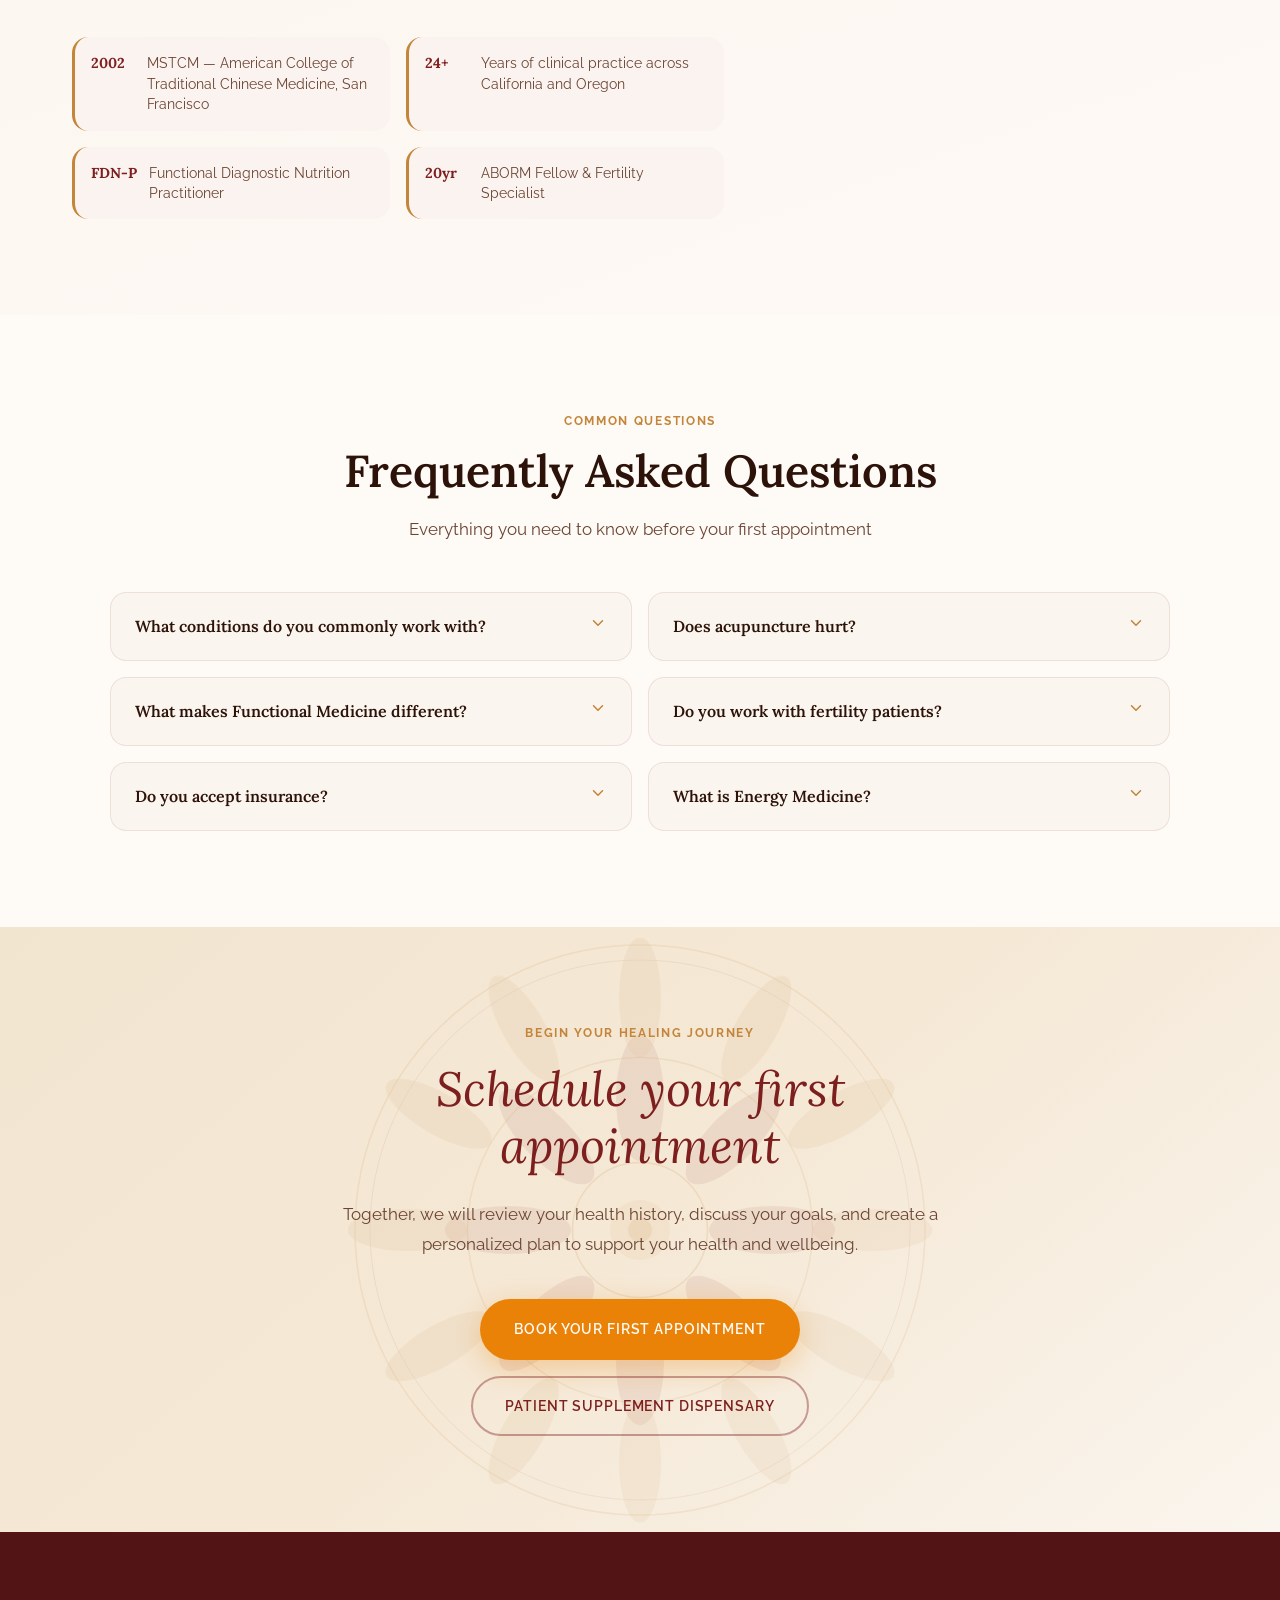
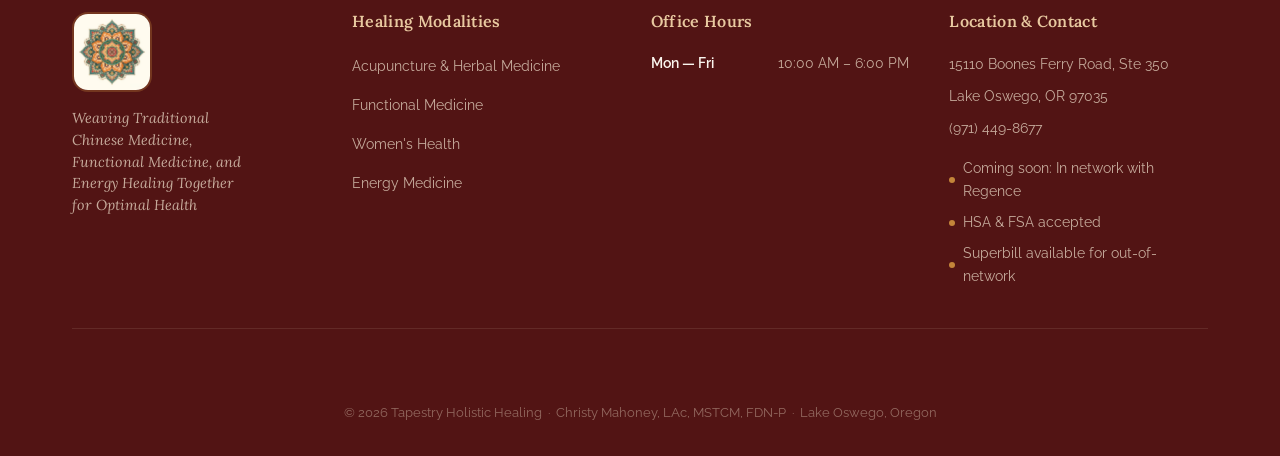
==== commit 2f4c9050: "linked book buttons, content cleanup" ====
--- a/index.html
+++ b/index.html
@@ -31,7 +31,7 @@
                 <li><a href="#modalities"  class="nav-link">Healing Modalities</a></li>
                 <li><a href="#about"       class="nav-link">About</a></li>
                 <li><a href="#faq"         class="nav-link">FAQ</a></li>
-                <li><a href="#contact"     class="nav-link nav-book">Book Now</a></li>
+                <li><a href="https://tapestryholistic.acubliss.app/portal/booking/christina-mahoney/lake-oswego/" class="nav-link nav-book" target="_blank" rel="noopener noreferrer">Book Now</a></li>
             </ul>
         </div>
     </nav>
@@ -266,12 +266,11 @@
         <div class="hero-overlay" aria-hidden="true"></div>
 
         <div class="hero-content">
-            <p class="hero-location">Lake Oswego, Oregon</p>
-            <h1 class="hero-title">need slogan content</h1>
-            <p class="hero-subtitle">Where Science, Spirit, and Healing Intertwine</p>
+            <h1 class="hero-title">Tapestry Holistic Healing</h1>
+            <p class="hero-subtitle">Weaving Traditional Chinese Medicine, Functional Medicine, and Energy Healing Together for Optimal Health</p>
             <p class="hero-descriptor">Acupuncture &nbsp;·&nbsp; Functional Medicine &nbsp;·&nbsp; Women's Health &nbsp;·&nbsp; Energy Medicine</p>
             <div class="hero-actions">
-                <a href="#contact" class="btn btn-gold">Book Your Session</a>
+                <a href="https://tapestryholistic.acubliss.app/portal/booking/christina-mahoney/lake-oswego/" class="btn btn-gold" target="_blank">Book Your Session</a>
                 <a href="#modalities" class="btn btn-outline-cream">Explore Modalities</a>
             </div>
         </div>
@@ -291,10 +290,9 @@
         <div class="container">
             <div class="welcome-inner">
                 <div class="welcome-emblem">
-                    <img src="img/tapesty-holistic-healing-logo.jpg" alt="" class="welcome-logo-img" aria-hidden="true">
+                    <img src="img/mandala-612x612.jpg" alt="" class="welcome-logo-img" aria-hidden="true">
                 </div>
                 <div class="welcome-text">
-                    <span class="eyebrow">Healing Beyond the Physical</span>
                     <h2>A Different Kind of Healthcare</h2>
                     <p class="welcome-lead">At Tapestry Holistic Healing, I believe that true healing extends beyond the physical body. Just as a tapestry is woven from many interconnected threads, our wellbeing is influenced not only by our physical health, but also by our emotional, mental, energetic, and spiritual health.</p>
                     <p>When one area becomes out of balance, it can affect the whole. While modern healthcare often focuses primarily on physical symptoms, many people intuitively recognize that stress, grief, trauma, life transitions, relationships, purpose, and spiritual connection can profoundly influence how we feel.</p>
@@ -320,7 +318,6 @@
                             <span>Spiritual</span>
                         </div>
                     </div>
-                    <a href="#modalities" class="btn btn-crimson">Discover Your Path</a>
                 </div>
             </div>
         </div>
@@ -341,7 +338,7 @@
             <div class="modalities-grid">
 
                 <!-- Acupuncture & Herbal Medicine -->
-                <a href="acupuncture.html" class="modality-card" aria-label="Acupuncture and Herbal Medicine — Learn More">
+                <a href="/acupuncture/" class="modality-card" aria-label="Acupuncture and Herbal Medicine — Learn More">
                     <div class="card-accent" aria-hidden="true"></div>
                     <h3>Acupuncture &amp; Herbal Medicine</h3>
                     <p>Traditional Chinese Medicine practices to balance your body's energy flow, address root causes of pain, and support whole-body health through needles, herbs, and centuries of wisdom.</p>
@@ -382,7 +379,7 @@
                 </a>
 
                 <!-- Functional Medicine -->
-                <a href="functional-medicine.html" class="modality-card" aria-label="Functional Medicine — Learn More">
+                <a href="/functional-medicine/" class="modality-card" aria-label="Functional Medicine — Learn More">
                     <div class="card-accent" aria-hidden="true"></div>
                     <h3>Functional Medicine</h3>
                     <p>A personalized, root-cause approach that connects the threads — exploring how hormones, digestion, nutrition, sleep, stress, and lifestyle all contribute to how you feel and function.</p>
@@ -429,7 +426,7 @@
                 </a>
 
                 <!-- Women's Health -->
-                <a href="womens-health.html" class="modality-card" aria-label="Women's Health — Learn More">
+                <a href="/womens-health/" class="modality-card" aria-label="Women's Health — Learn More">
                     <div class="card-accent" aria-hidden="true"></div>
                     <h3>Women's Health</h3>
                     <p>Specialized support for fertility, IVF preparation, perimenopause, menopause, hormonal balance, and all stages of a woman's health journey through compassionate, integrative care.</p>
@@ -473,7 +470,7 @@
                 </a>
 
                 <!-- Energy Medicine -->
-                <a href="energy-medicine.html" class="modality-card" aria-label="Energy Medicine — Learn More">
+                <a href="/energy-medicine/" class="modality-card" aria-label="Energy Medicine — Learn More">
                     <div class="card-accent" aria-hidden="true"></div>
                     <h3>Energy Medicine</h3>
                     <p>A gentle yet powerful healing modality working with the body's subtle energetic systems to support balance, emotional healing, stress relief, and profound transformation.</p>
@@ -525,7 +522,7 @@
 
 
     <!-- ======================================================
-         ABOUT CHRISTINA
+         ABOUT CHRISTY
          ====================================================== -->
     <section class="about" id="about">
         <div class="container">
@@ -714,10 +711,10 @@
         <div class="container">
             <div class="book-cta-content">
                 <span class="eyebrow eyebrow--light">Begin Your Healing Journey</span>
-                <h2 id="cta-heading">Ready to Weave a New Thread?</h2>
-                <p>Schedule your first appointment. Together, we will review your health history, discuss your goals, and create a personalized plan to support your health and wellbeing.</p>
+                <h2 id="cta-heading">Schedule your first appointment</h2>
+                <p>Together, we will review your health history, discuss your goals, and create a personalized plan to support your health and wellbeing.</p>
                 <div class="book-cta-actions">
-                    <a href="#contact" class="btn btn-gold">Book Your First Appointment</a>
+                    <a href="https://tapestryholistic.acubliss.app/portal/booking/christina-mahoney/lake-oswego/" class="btn btn-gold" target="_blank" rel="noopener noreferrer">Book Your First Appointment</a>
                     <a href="https://us.fullscript.com/welcome/cmahoney1665860134" target="_blank" rel="noopener noreferrer" class="btn btn-outline-cream">Patient Supplement Dispensary</a>
                 </div>
             </div>
@@ -733,51 +730,25 @@
             <div class="footer-grid">
 
                 <div class="footer-brand">
-                    <img src="img/tapesty-holistic-healing-logo.jpg" alt="Tapestry Holistic Healing" class="footer-logo">
-                    <p class="footer-tagline">NOTHING</p>
-                    <div class="footer-social">
-                        <a href="#" aria-label="Follow us on Instagram" class="social-icon-link">
-                            <svg width="20" height="20" viewBox="0 0 24 24" fill="none" stroke="currentColor" stroke-width="1.75" stroke-linecap="round" stroke-linejoin="round" aria-hidden="true">
-                                <rect x="2" y="2" width="20" height="20" rx="5" ry="5"/>
-                                <path d="M16 11.37A4 4 0 1 1 12.63 8 4 4 0 0 1 16 11.37z"/>
-                                <line x1="17.5" y1="6.5" x2="17.51" y2="6.5"/>
-                            </svg>
-                        </a>
-                        <a href="#" aria-label="Follow us on Facebook" class="social-icon-link">
-                            <svg width="20" height="20" viewBox="0 0 24 24" fill="none" stroke="currentColor" stroke-width="1.75" stroke-linecap="round" stroke-linejoin="round" aria-hidden="true">
-                                <path d="M18 2h-3a5 5 0 0 0-5 5v3H7v4h3v8h4v-8h3l1-4h-4V7a1 1 0 0 1 1-1h3z"/>
-                            </svg>
-                        </a>
-                        <a href="#" aria-label="Subscribe on Substack" class="social-icon-link">
-                            <svg width="20" height="20" viewBox="0 0 24 24" fill="none" stroke="currentColor" stroke-width="1.75" stroke-linecap="round" stroke-linejoin="round" aria-hidden="true">
-                                <line x1="3" y1="6" x2="21" y2="6"/>
-                                <line x1="3" y1="12" x2="21" y2="12"/>
-                                <path d="M3 18l9 4 9-4"/>
-                            </svg>
-                        </a>
-                        <a href="#" aria-label="Follow us on Pinterest" class="social-icon-link">
-                            <svg width="20" height="20" viewBox="0 0 24 24" fill="none" stroke="currentColor" stroke-width="1.75" stroke-linecap="round" stroke-linejoin="round" aria-hidden="true">
-                                <circle cx="12" cy="12" r="10"/>
-                                <path d="M8 11.5c0-2.2 1.8-4 4-4 2.2 0 4 1.8 4 4 0 2-1 4-3 4-.8 0-1.5-.4-1.8-1L10 18"/>
-                            </svg>
-                        </a>
-                    </div>
+                    <img src="img/mandala-612x612.jpg" alt="Tapestry Holistic Healing" class="footer-logo">
+                    <p class="footer-tagline">Weaving Traditional Chinese Medicine, Functional Medicine, and Energy Healing Together for Optimal Health</p>
+                    <!-- add foot social here -->
                 </div>
 
                 <div class="footer-section">
                     <h4 class="footer-heading">Healing Modalities</h4>
                     <ul class="footer-links">
-                        <li><a href="acupuncture.html">Acupuncture &amp; Herbal Medicine</a></li>
-                        <li><a href="functional-medicine.html">Functional Medicine</a></li>
-                        <li><a href="womens-health.html">Women's Health</a></li>
-                        <li><a href="energy-medicine.html">Energy Medicine</a></li>
+                        <li><a href="/acupuncture/">Acupuncture &amp; Herbal Medicine</a></li>
+                        <li><a href="/functional-medicine/">Functional Medicine</a></li>
+                        <li><a href="/womens-health/">Women's Health</a></li>
+                        <li><a href="/energy-medicine/">Energy Medicine</a></li>
                     </ul>
                 </div>
 
                 <div class="footer-section">
                     <h4 class="footer-heading">Office Hours</h4>
                     <ul class="footer-hours">
-                        <li><span>Mon – Fri</span><span>10:00 AM – 6:00 PM</span></li>
+                        <li><span>Mon &mdash; Fri</span><span>10:00 AM – 6:00 PM</span></li>
                     </ul>
                 </div>
 
@@ -791,7 +762,7 @@
                         <p><a href="tel:9714498677">(971) 449-8677</a></p>
                     </address>
                     <ul class="footer-meta">
-                        <li>In network with Regence</li>
+                        <li>Coming soon: In network with Regence</li>
                         <li>HSA &amp; FSA accepted</li>
                         <li>Superbill available for out-of-network</li>
                     </ul>
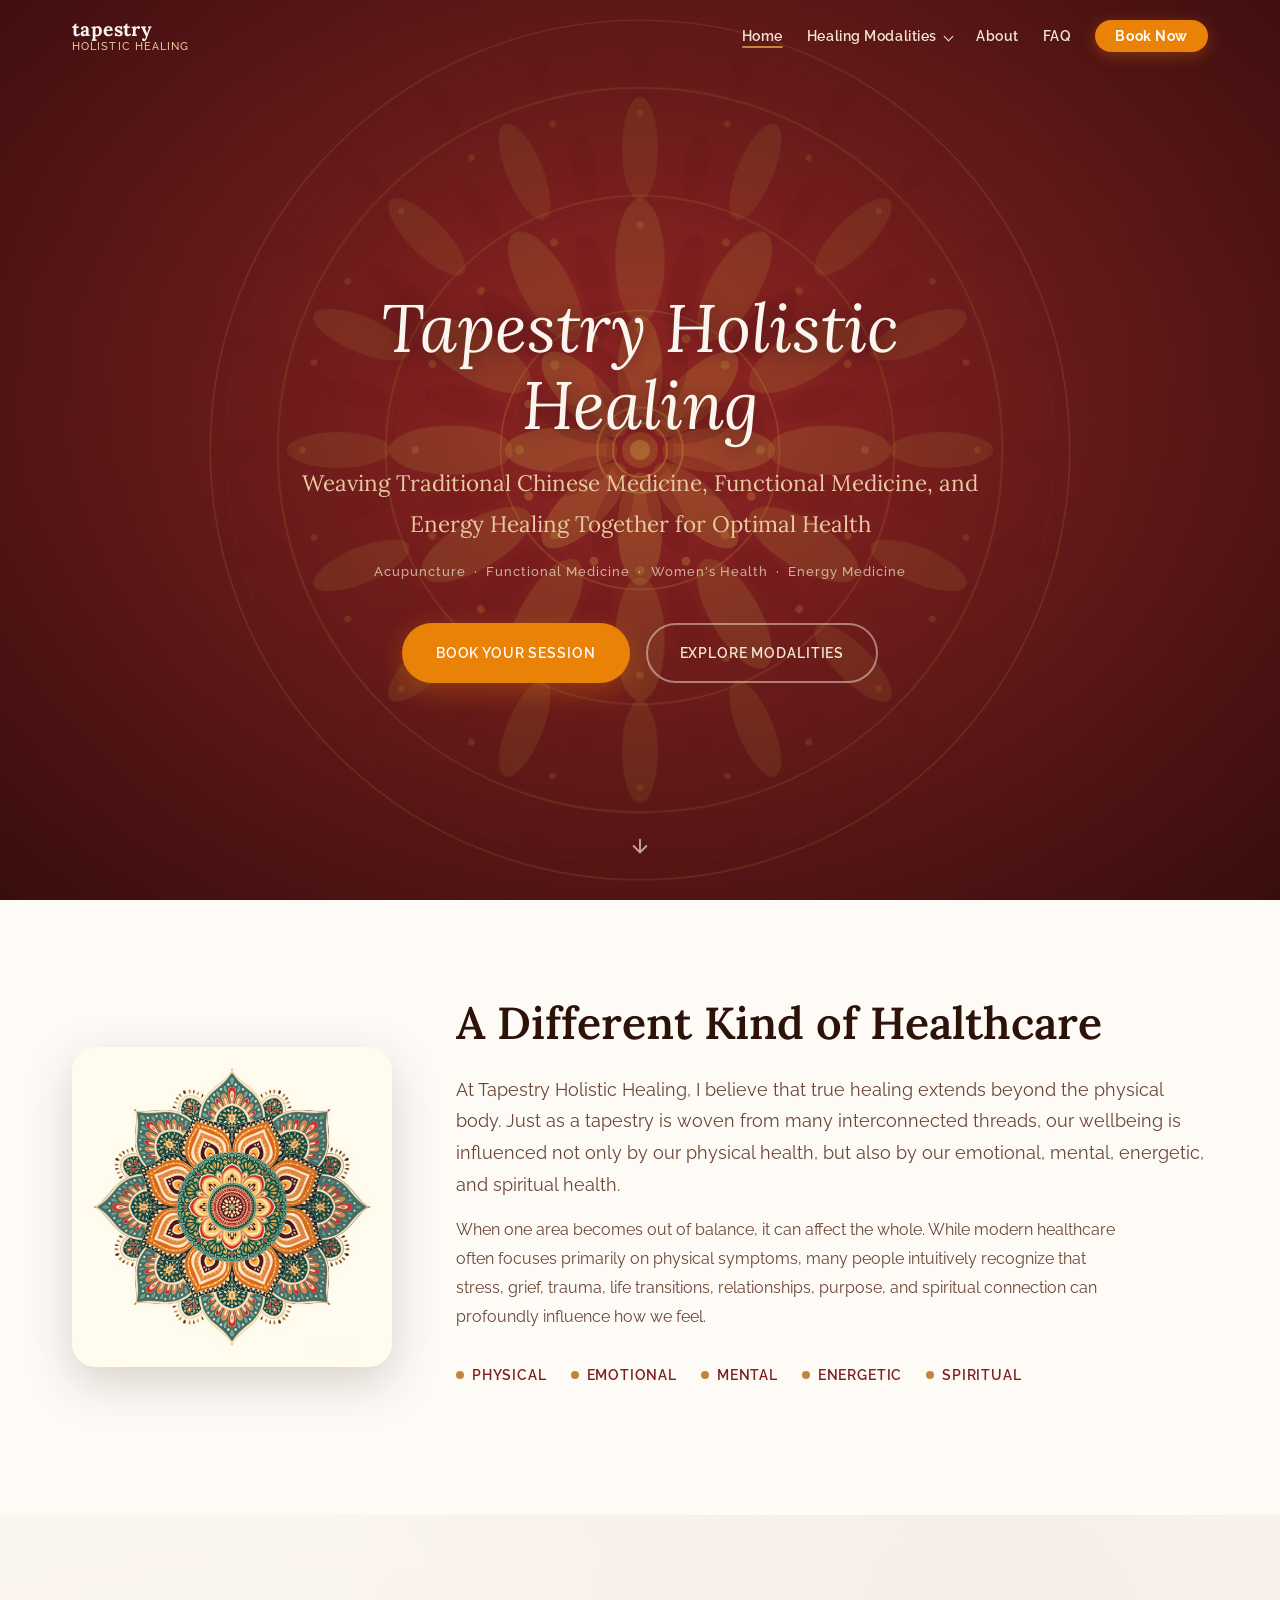
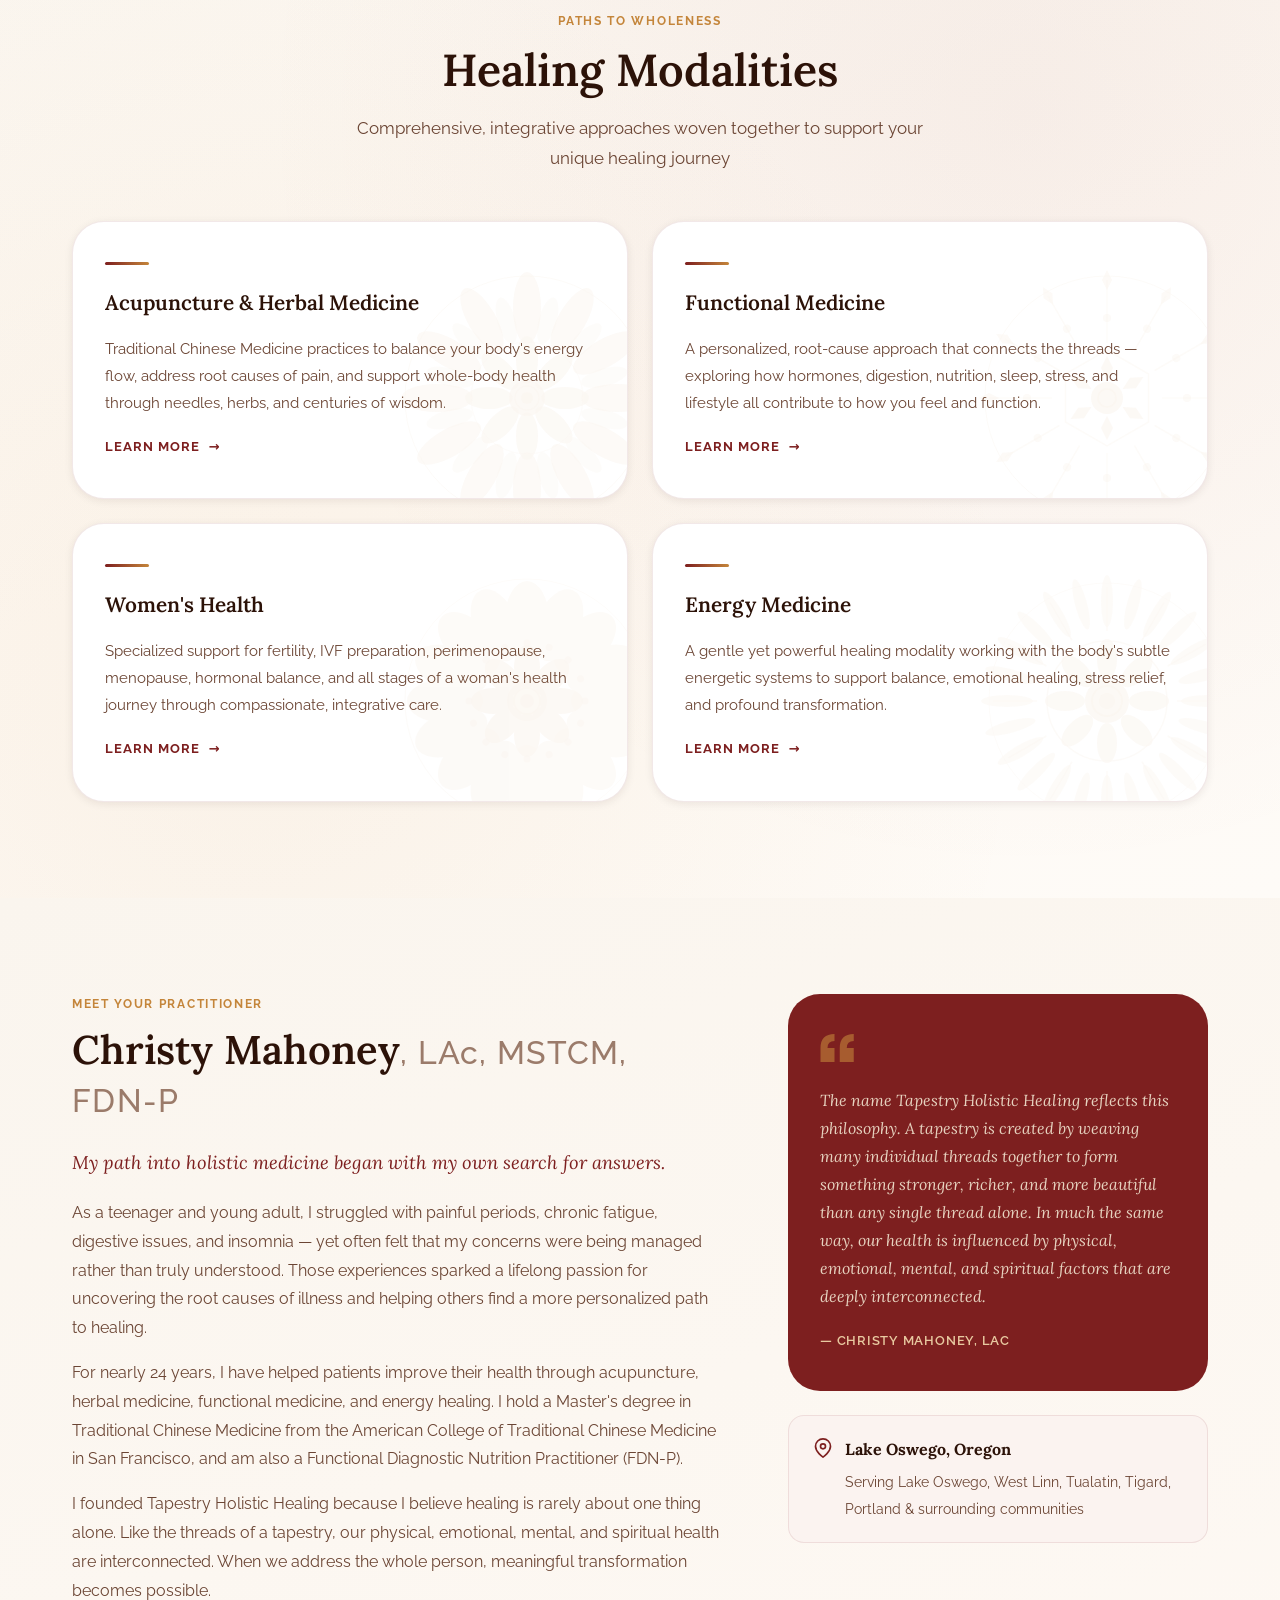
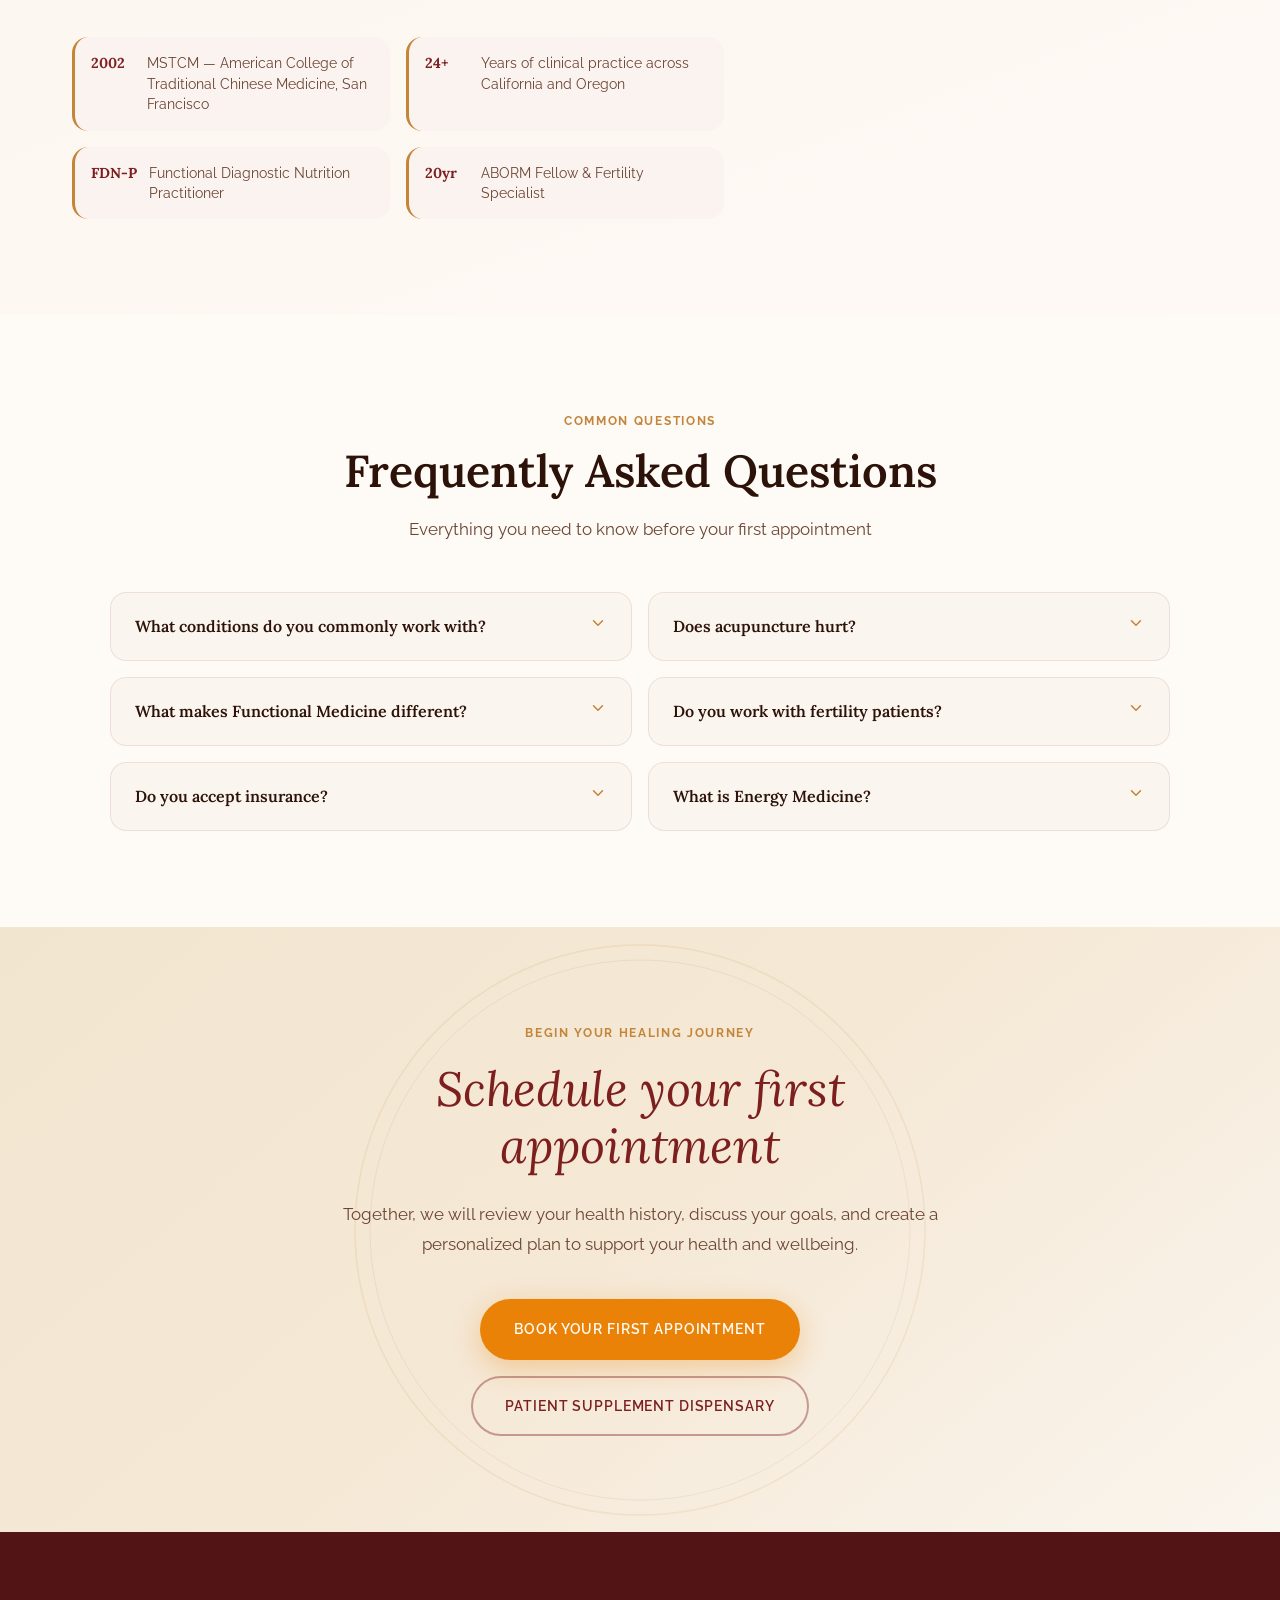
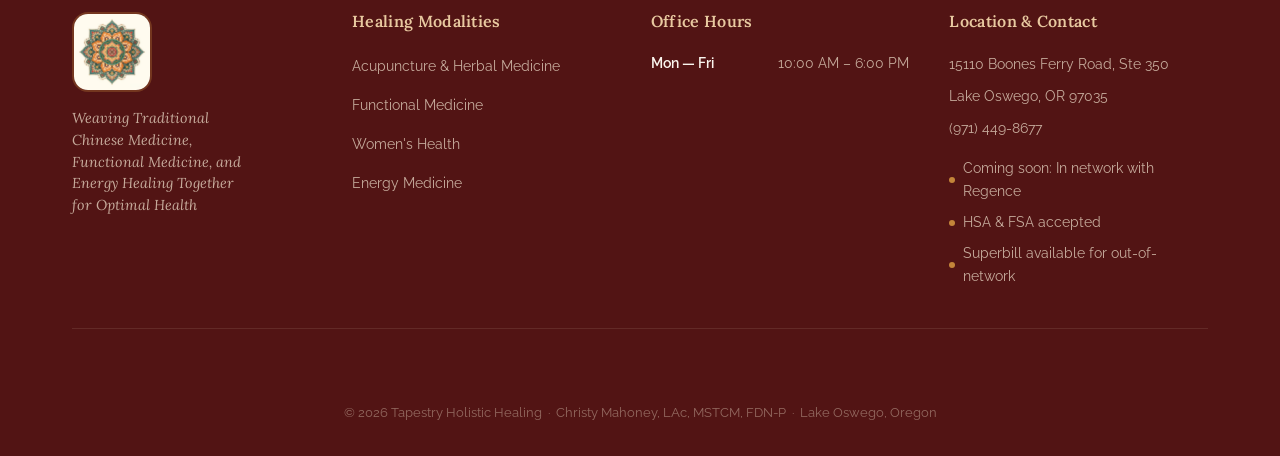
==== commit d2620fa8: "add healing modalities sub-menu" ====
--- a/index.html
+++ b/index.html
@@ -28,7 +28,15 @@
             </button>
             <ul class="nav-menu" id="navMenu" role="list">
                 <li><a href="#home"        class="nav-link">Home</a></li>
-                <li><a href="#modalities"  class="nav-link">Healing Modalities</a></li>
+                <li class="nav-item nav-item--dropdown">
+                    <a href="#modalities" class="nav-link nav-link--has-submenu">Healing Modalities<span class="nav-caret" aria-hidden="true"></span></a>
+                    <ul class="nav-submenu">
+                        <li><a href="/acupuncture/" class="nav-link">Acupuncture &amp; Herbal Medicine</a></li>
+                        <li><a href="/functional-medicine/" class="nav-link">Functional Medicine</a></li>
+                        <li><a href="/womens-health/" class="nav-link">Women's Health</a></li>
+                        <li><a href="/energy-medicine/" class="nav-link">Energy Medicine</a></li>
+                    </ul>
+                </li>
                 <li><a href="#about"       class="nav-link">About</a></li>
                 <li><a href="#faq"         class="nav-link">FAQ</a></li>
                 <li><a href="https://tapestryholistic.acubliss.app/portal/booking/christina-mahoney/lake-oswego/" class="nav-link nav-book" target="_blank" rel="noopener noreferrer">Book Now</a></li>
--- a/styles.css
+++ b/styles.css
@@ -403,6 +403,85 @@
 .hamburger.active span:nth-child(2) { opacity: 0; transform: scaleX(0); }
 .hamburger.active span:nth-child(3) { transform: rotate(-45deg) translate(5px, -5px); }
 
+/* Healing Modalities dropdown */
+.nav-item--dropdown {
+    position: relative;
+}
+
+/* Invisible bridge so the pointer doesn't lose :hover crossing the gap to the panel */
+.nav-item--dropdown::after {
+    content: '';
+    position: absolute;
+    top: 100%;
+    left: 0;
+    right: 0;
+    height: var(--s-4);
+}
+
+.nav-link--has-submenu {
+    display: inline-flex;
+    align-items: center;
+    gap: var(--s-2);
+}
+
+.nav-caret {
+    width: 7px;
+    height: 7px;
+    border-right: 1.5px solid currentColor;
+    border-bottom: 1.5px solid currentColor;
+    transform: rotate(45deg);
+    transition: transform var(--t-base);
+    flex-shrink: 0;
+}
+
+.nav-item--dropdown:hover .nav-caret,
+.nav-item--dropdown:focus-within .nav-caret {
+    transform: rotate(225deg);
+}
+
+.nav-submenu {
+    position: absolute;
+    top: calc(100% + var(--s-4));
+    left: 50%;
+    transform: translate(-50%, 6px);
+    min-width: 250px;
+    background: var(--cream-light);
+    border-radius: var(--r-md);
+    box-shadow: var(--shadow-lg);
+    padding: var(--s-2);
+    opacity: 0;
+    visibility: hidden;
+    pointer-events: none;
+    transition: opacity var(--t-base), transform var(--t-base), visibility var(--t-base);
+    z-index: 10;
+}
+
+.nav-item--dropdown:hover .nav-submenu,
+.nav-item--dropdown:focus-within .nav-submenu {
+    opacity: 1;
+    visibility: visible;
+    pointer-events: auto;
+    transform: translate(-50%, 0);
+}
+
+.nav-submenu .nav-link {
+    display: block;
+    color: var(--text-dark) !important;
+    font-size: 0.86rem;
+    font-weight: 500;
+    padding: var(--s-3) var(--s-4);
+    border-radius: var(--r-sm);
+    white-space: nowrap;
+}
+
+.nav-submenu .nav-link::after { display: none; }
+
+.nav-submenu .nav-link:hover,
+.nav-submenu .nav-link:focus-visible {
+    background: var(--crimson-bg);
+    color: var(--crimson) !important;
+}
+
 /* ============================================================
    HERO
    ============================================================ */
@@ -1316,6 +1395,35 @@
 
     .nav-link:hover { background: var(--crimson-bg); }
 
+    /* Healing Modalities dropdown becomes an always-expanded nested list */
+    .nav-item--dropdown::after { display: none; }
+
+    .nav-caret { transform: rotate(225deg); }
+
+    .nav-submenu {
+        position: static;
+        transform: none;
+        opacity: 1;
+        visibility: visible;
+        pointer-events: auto;
+        min-width: 0;
+        background: transparent;
+        box-shadow: none;
+        padding: 0 0 0 var(--s-4);
+        margin-top: var(--s-1);
+    }
+
+    .nav-submenu .nav-link {
+        color: var(--text-medium) !important;
+        font-size: 0.92rem;
+        padding: var(--s-2) var(--s-4);
+    }
+
+    .nav-submenu .nav-link:hover {
+        background: var(--crimson-bg);
+        color: var(--crimson) !important;
+    }
+
     .nav-book {
         text-align: center;
         margin-top: var(--s-3);
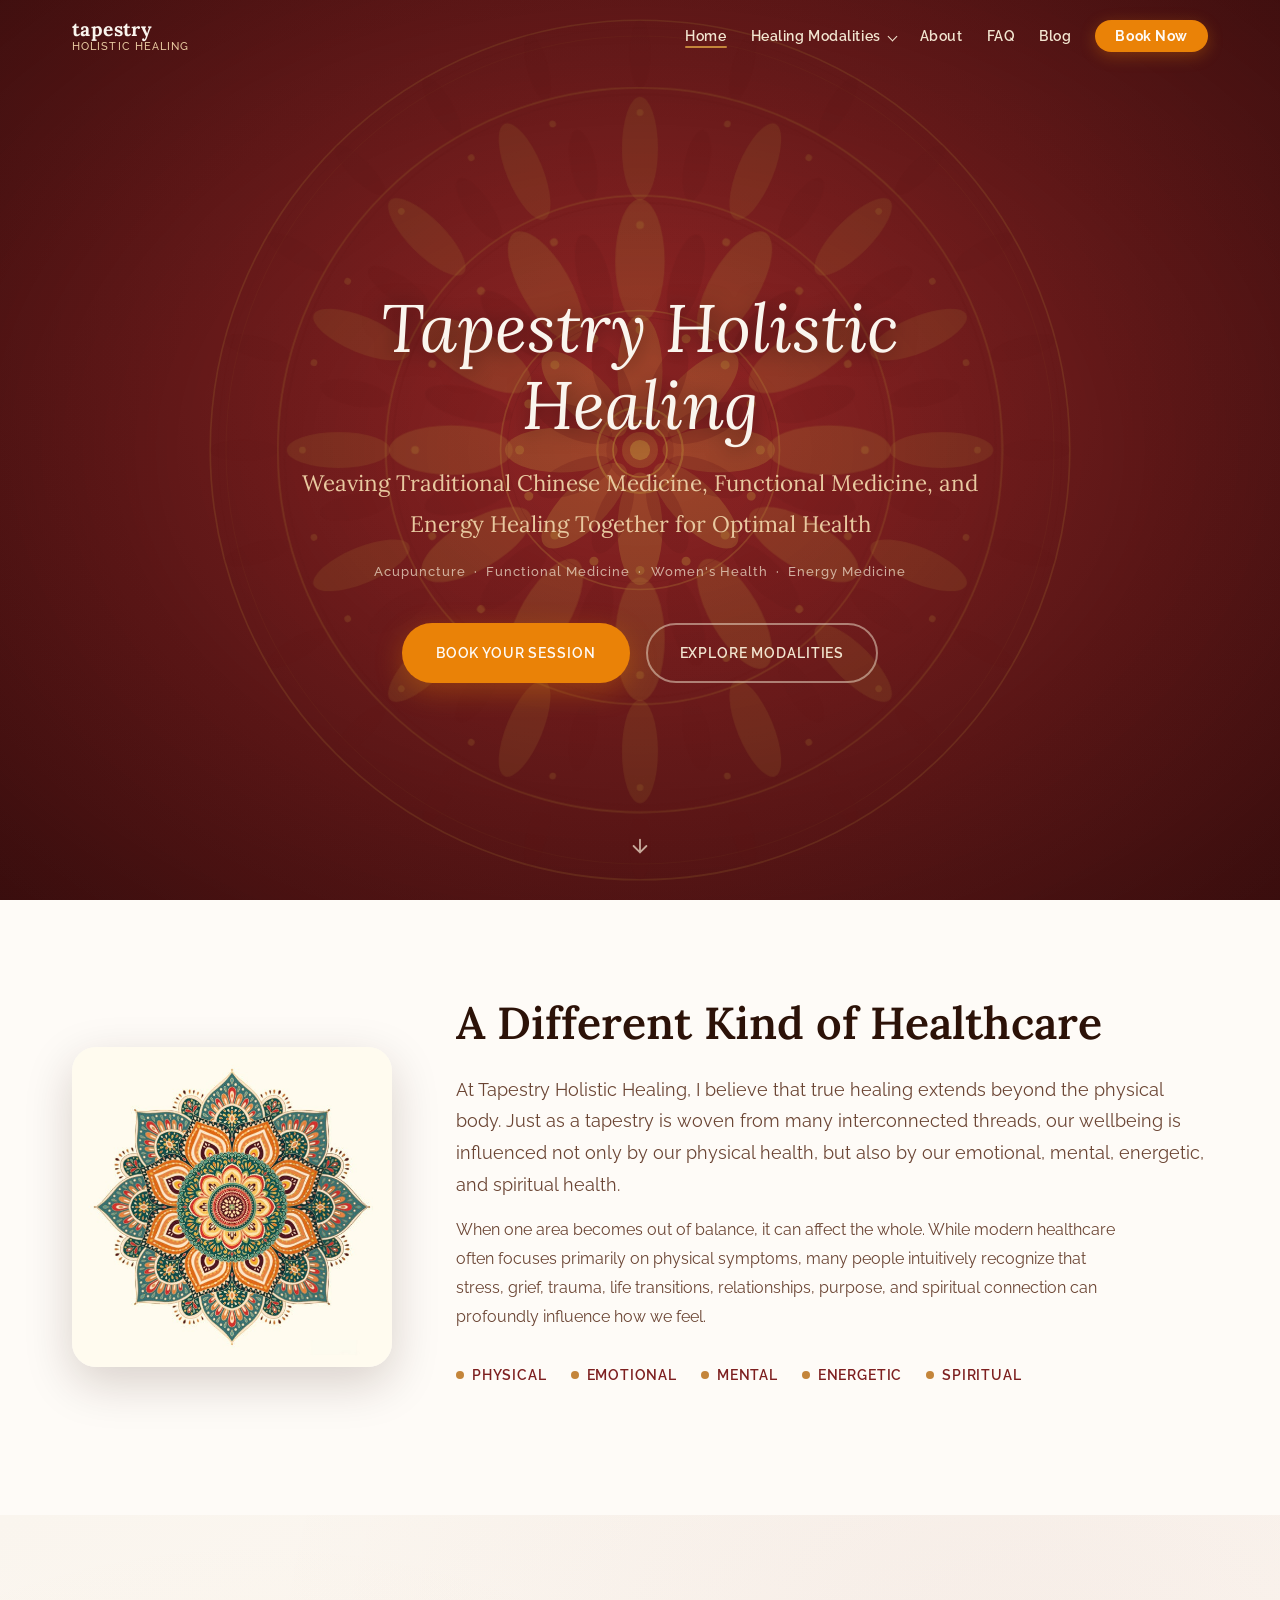
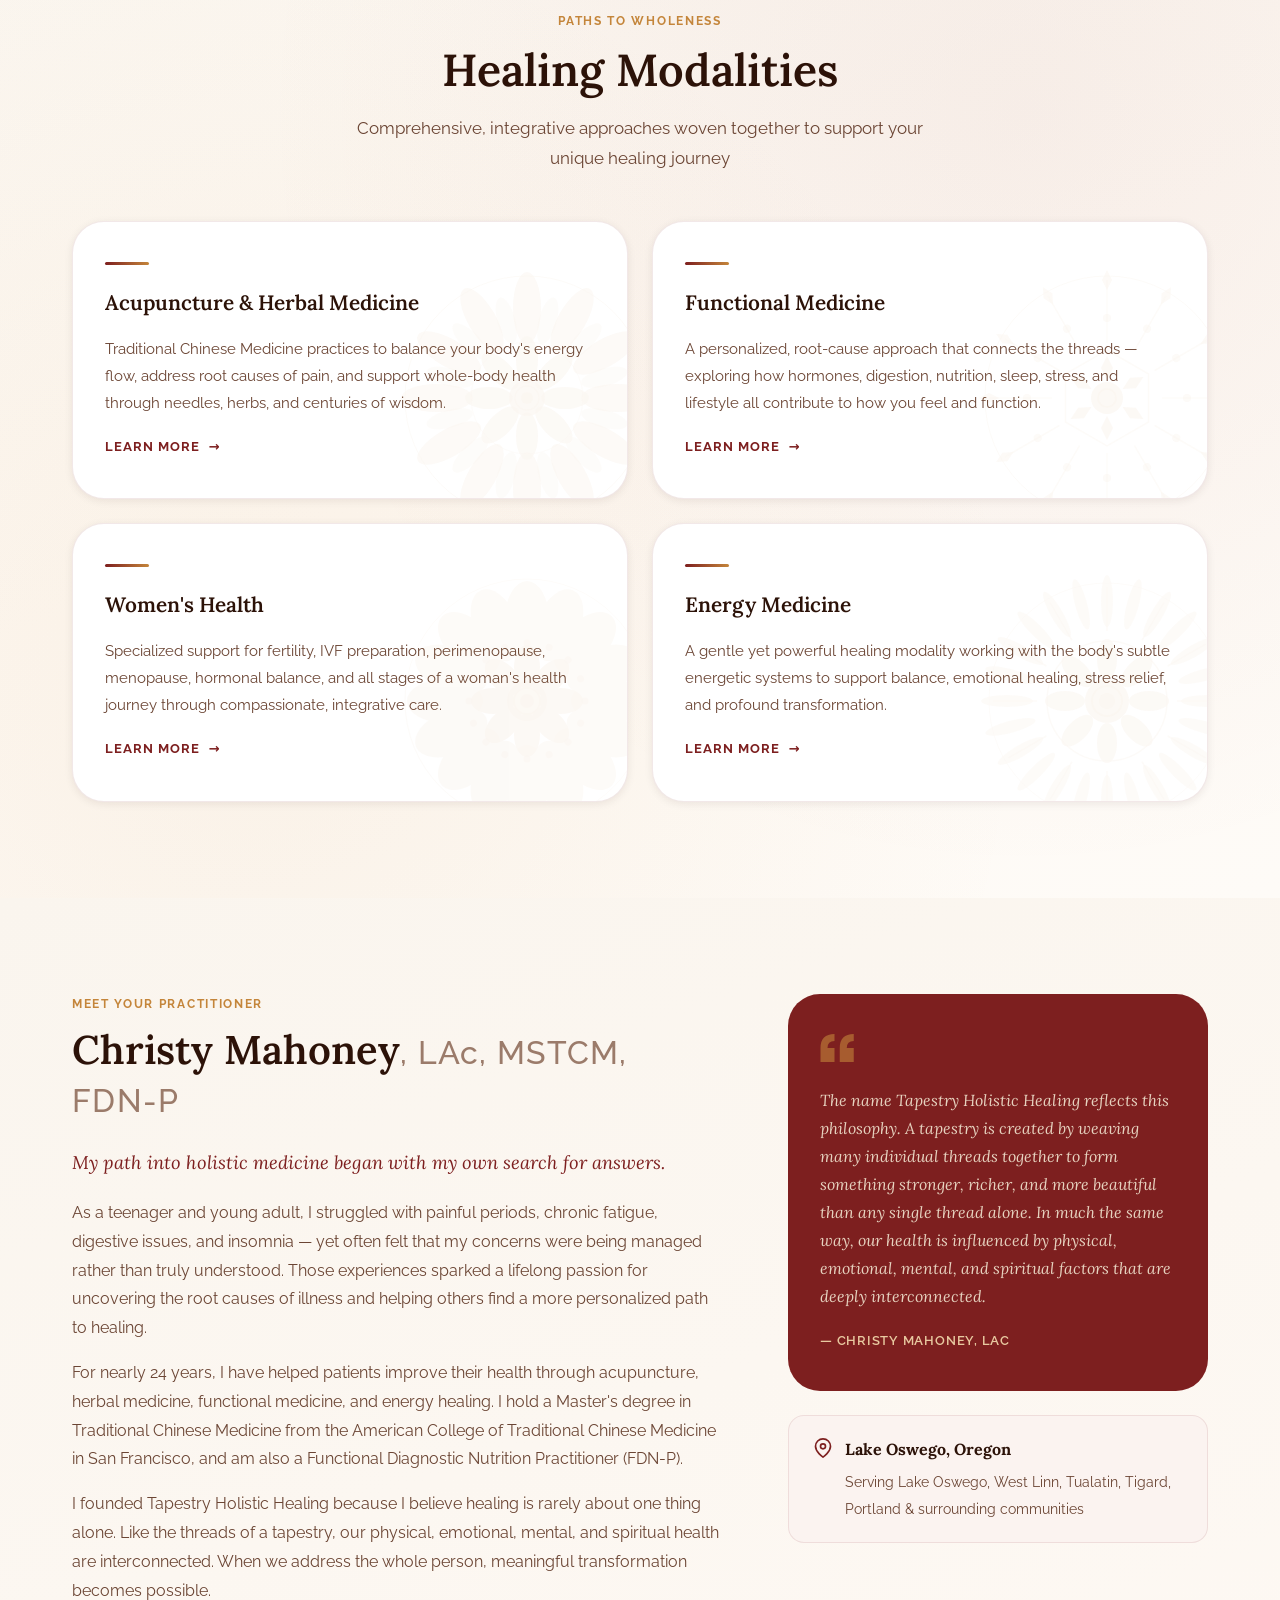
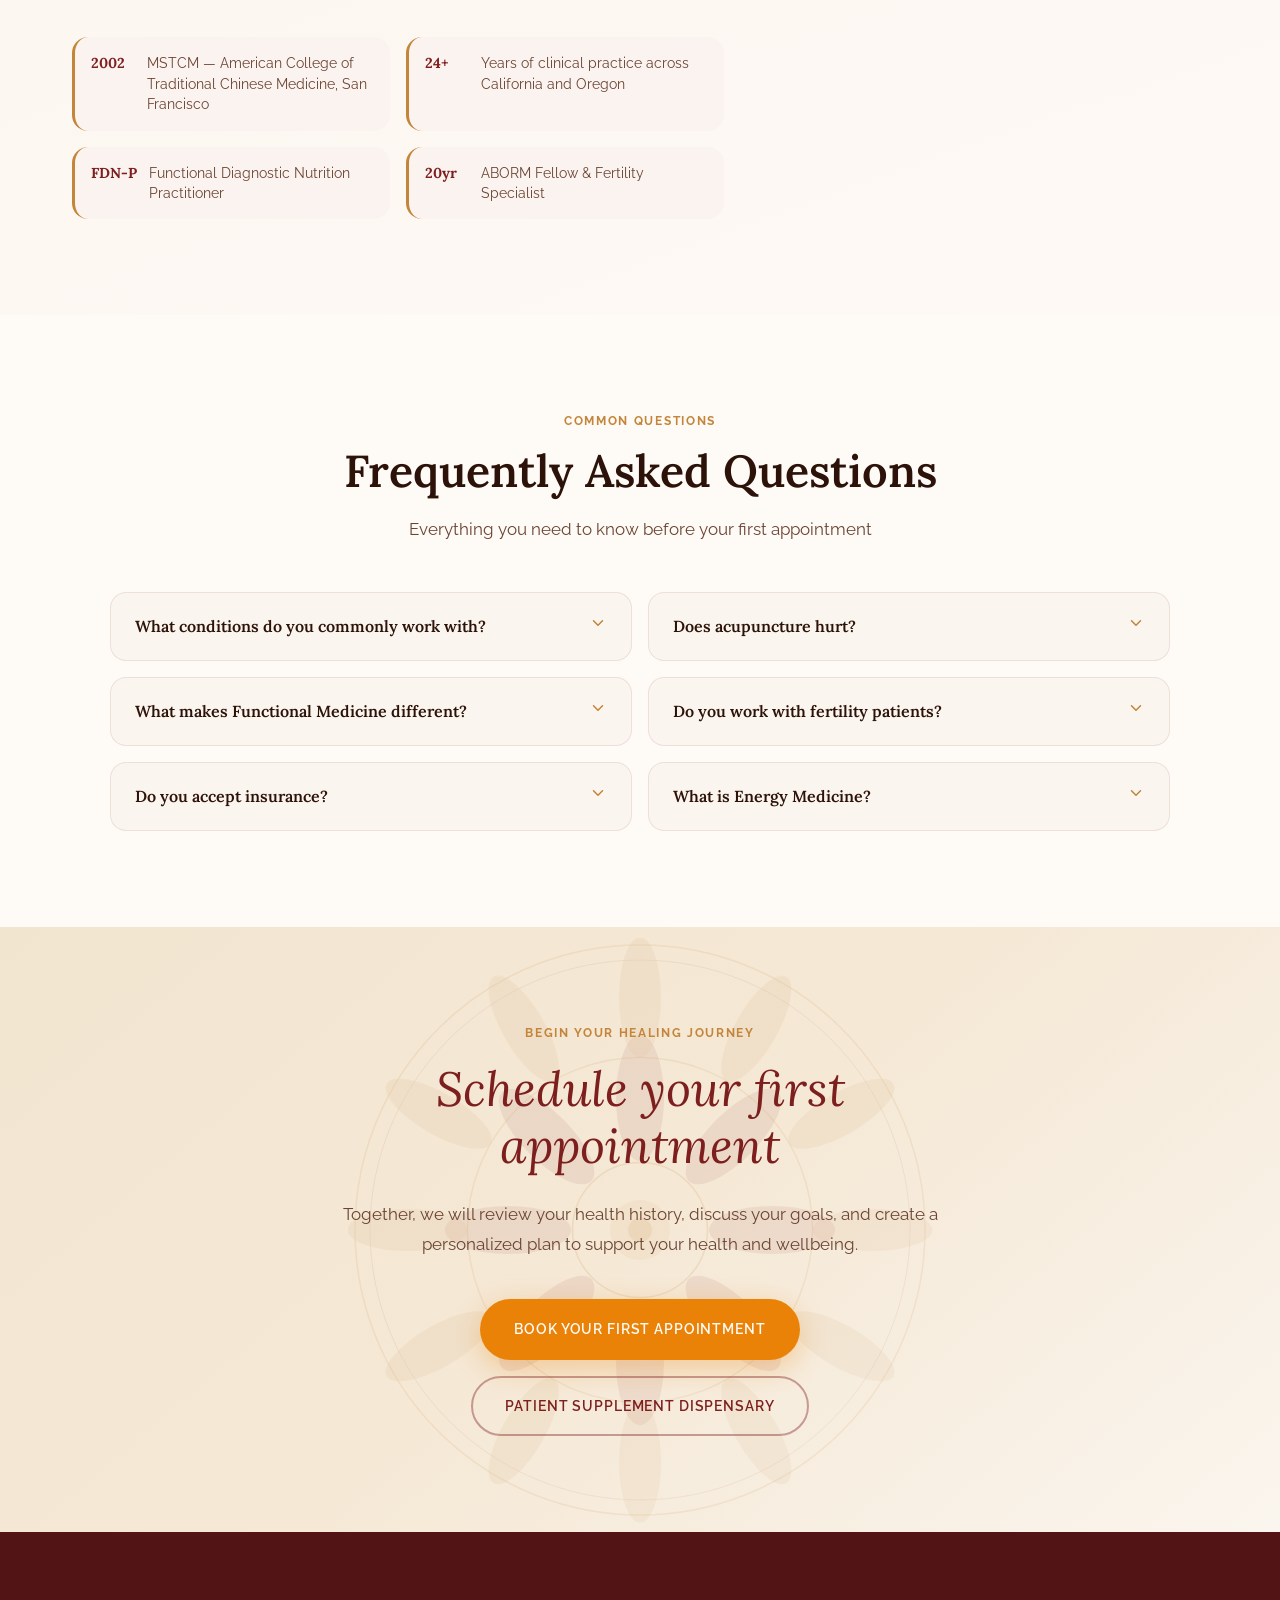
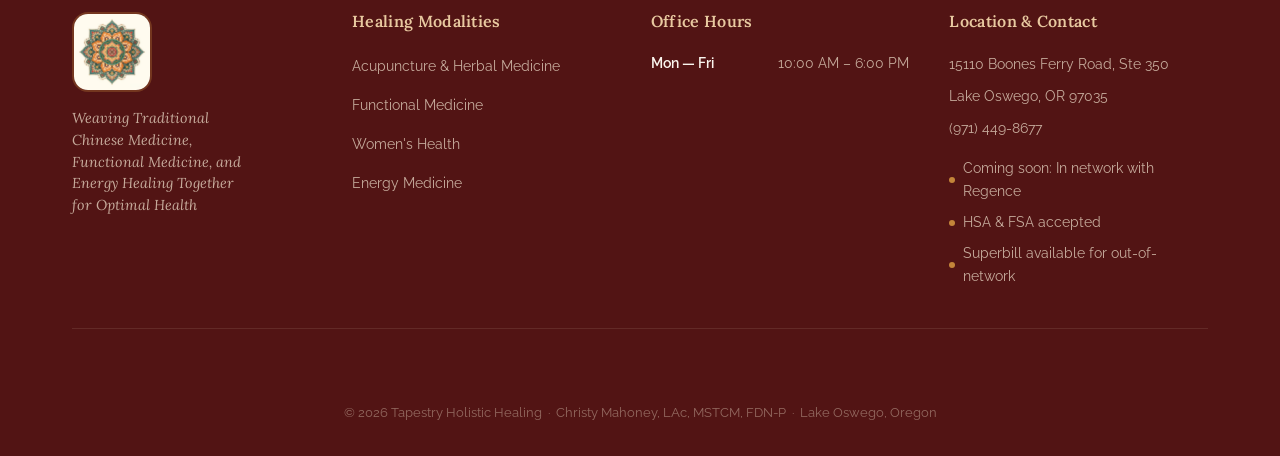
==== commit 6c38b8b5: "add Blog" ====
--- a/index.html
+++ b/index.html
@@ -39,6 +39,7 @@
                 </li>
                 <li><a href="#about"       class="nav-link">About</a></li>
                 <li><a href="#faq"         class="nav-link">FAQ</a></li>
+                <li><a href="/blog/"       class="nav-link">Blog</a></li>
                 <li><a href="https://tapestryholistic.acubliss.app/portal/booking/christina-mahoney/lake-oswego/" class="nav-link nav-book" target="_blank" rel="noopener noreferrer">Book Now</a></li>
             </ul>
         </div>
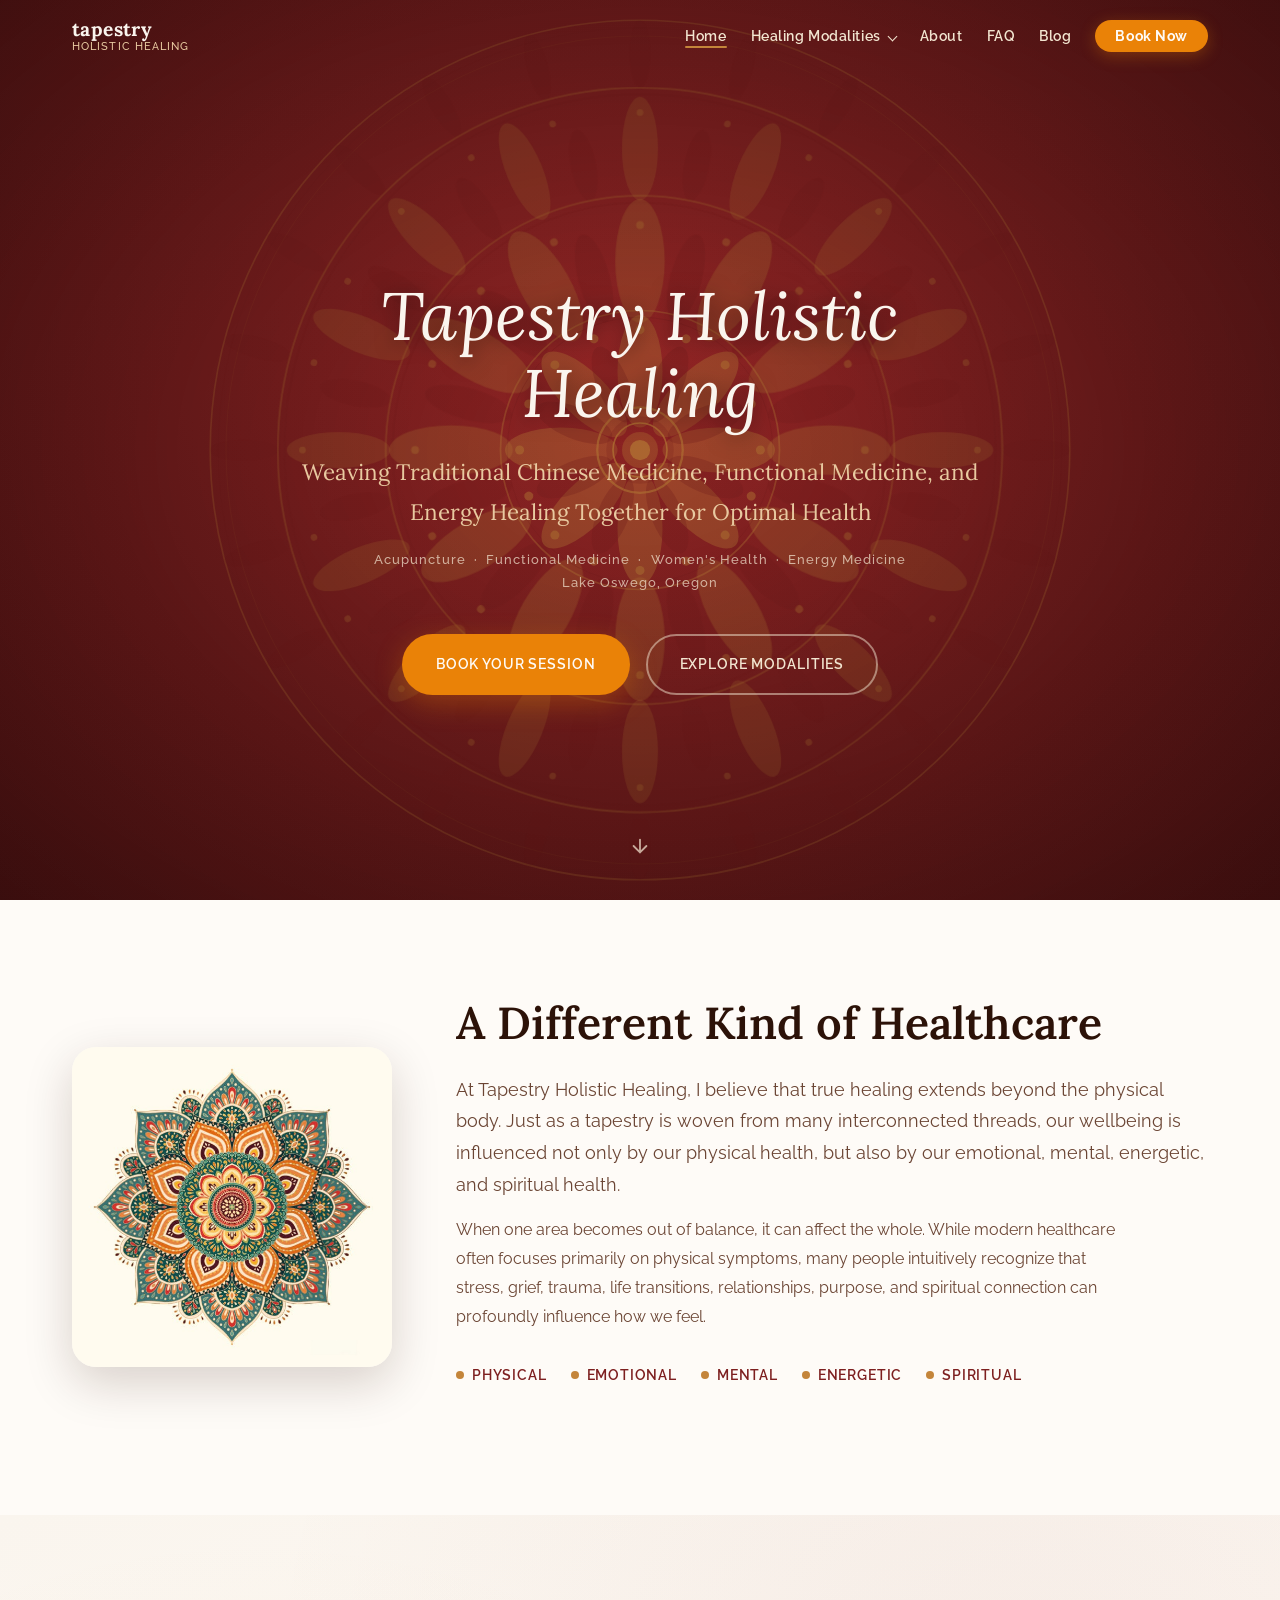
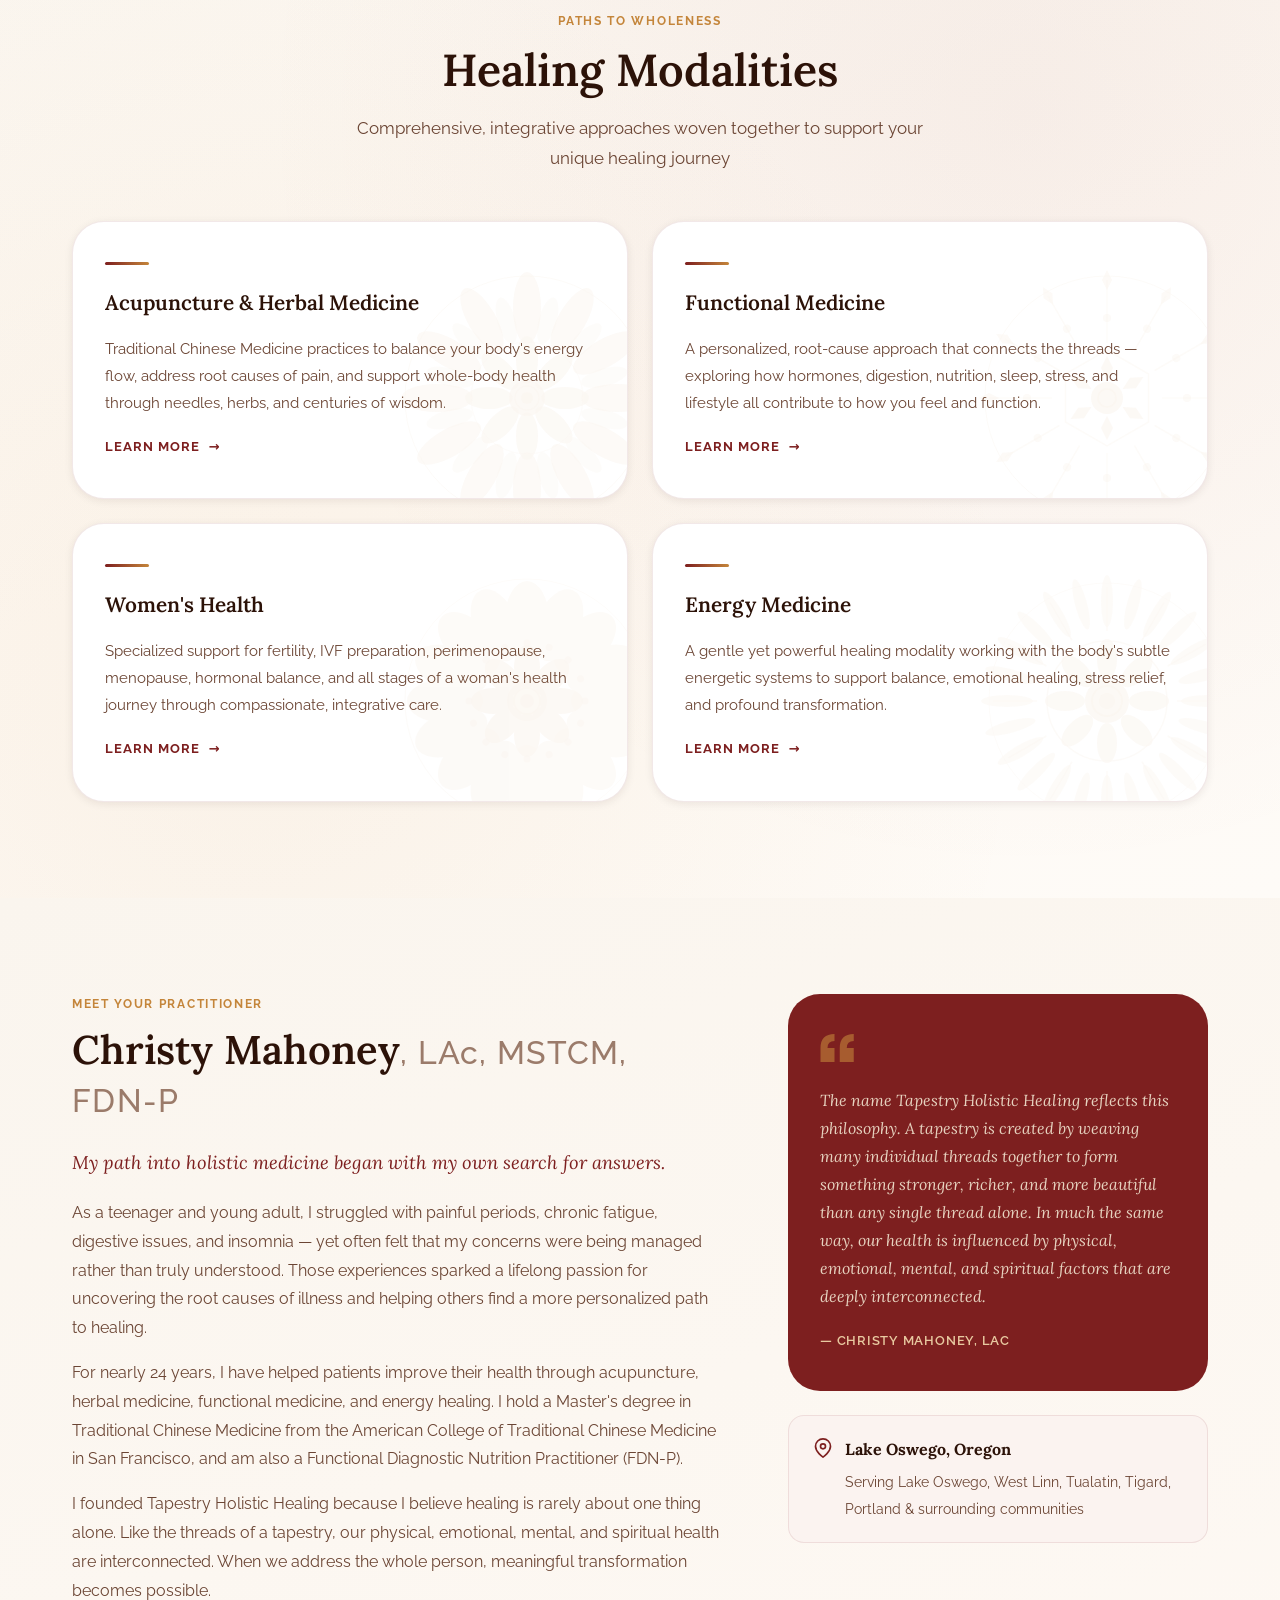
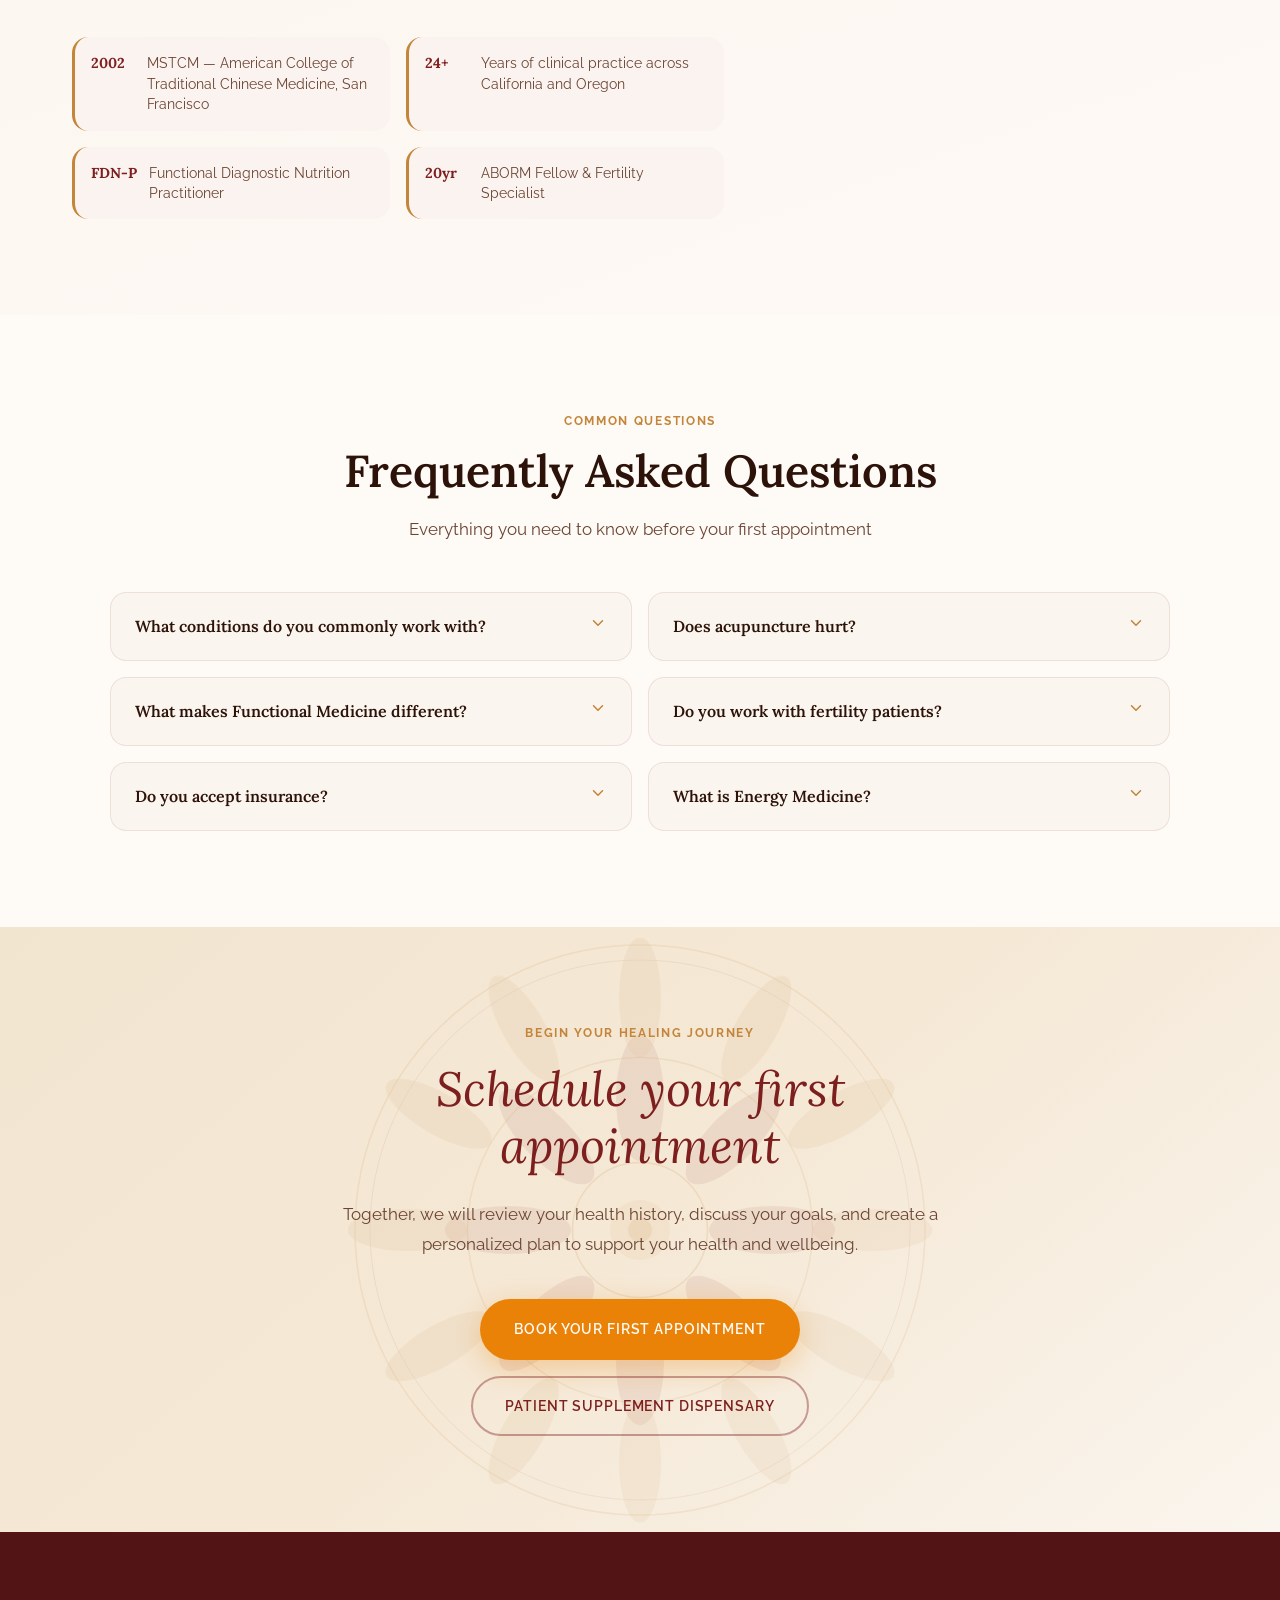
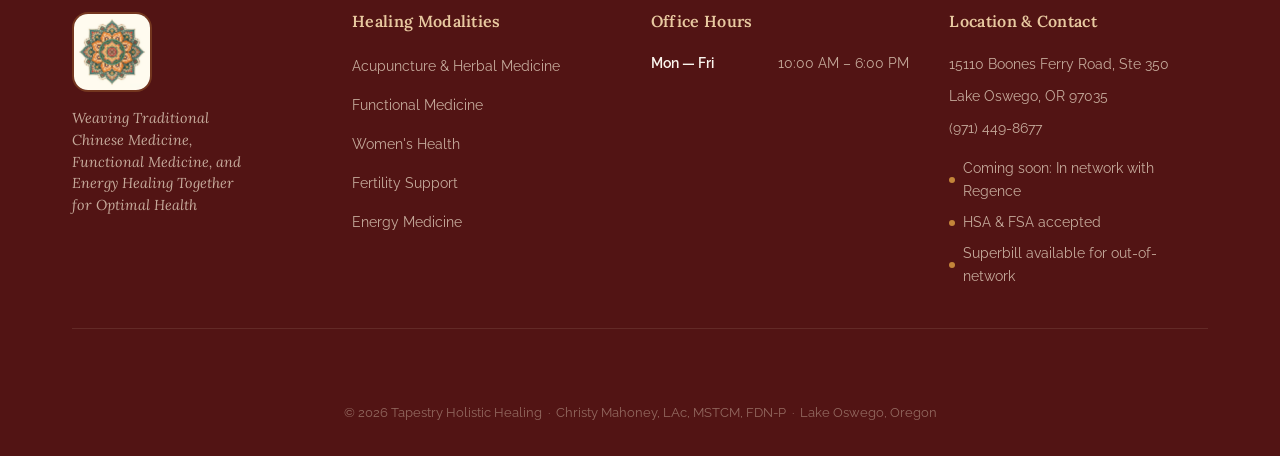
==== commit 8fde9fb5: "Improve local search and social discoverability Co-authored-by: copilot-swe-agent[bot] <198982749+Co" ====
--- a/index.html
+++ b/index.html
@@ -3,8 +3,56 @@
 <head>
     <meta charset="UTF-8">
     <meta name="viewport" content="width=device-width, initial-scale=1.0">
-    <title>Tapestry Holistic Healing | Integrative Health &amp; Acupuncture | Lake Oswego, OR</title>
+    <title>Acupuncture &amp; Integrative Health in Lake Oswego | Tapestry Holistic Healing</title>
     <meta name="description" content="Tapestry Holistic Healing offers integrative health care including acupuncture, herbal medicine, functional medicine, women's health, and energy medicine in Lake Oswego, Oregon. Christy Mahoney, LAc, MSTCM, FDN&#8209;P.">
+    <link rel="canonical" href="https://www.tapestryholistic.health/">
+    <meta property="og:type" content="website">
+    <meta property="og:title" content="Acupuncture &amp; Integrative Health in Lake Oswego | Tapestry Holistic Healing">
+    <meta property="og:description" content="Tapestry Holistic Healing offers integrative health care including acupuncture, herbal medicine, functional medicine, women&#x27;s health, and energy medicine in Lake Oswego, Oregon. Christy Mahoney, LAc, MSTCM, FDN‑P.">
+    <meta property="og:url" content="https://www.tapestryholistic.health/">
+    <meta property="og:site_name" content="Tapestry Holistic Healing">
+    <meta property="og:image" content="https://www.tapestryholistic.health/img/mandala-612x612.jpg">
+    <meta property="og:image:width" content="612">
+    <meta property="og:image:height" content="612">
+    <meta property="og:image:alt" content="Tapestry Holistic Healing mandala">
+    <meta name="twitter:card" content="summary">
+    <meta name="twitter:title" content="Acupuncture &amp; Integrative Health in Lake Oswego | Tapestry Holistic Healing">
+    <meta name="twitter:description" content="Tapestry Holistic Healing offers integrative health care including acupuncture, herbal medicine, functional medicine, women&#x27;s health, and energy medicine in Lake Oswego, Oregon. Christy Mahoney, LAc, MSTCM, FDN‑P.">
+    <meta name="twitter:image" content="https://www.tapestryholistic.health/img/mandala-612x612.jpg">
+    <meta name="twitter:image:alt" content="Tapestry Holistic Healing mandala">
+    <script type="application/ld+json">
+{
+    "@context": "https://schema.org",
+    "@type": "LocalBusiness",
+    "@id": "https://www.tapestryholistic.health/#business",
+    "name": "Tapestry Holistic Healing",
+    "url": "https://www.tapestryholistic.health/",
+    "telephone": "+1-971-449-8677",
+    "image": "https://www.tapestryholistic.health/img/mandala-612x612.jpg",
+    "address": {
+        "@type": "PostalAddress",
+        "streetAddress": "15110 Boones Ferry Road, Ste 350",
+        "addressLocality": "Lake Oswego",
+        "addressRegion": "OR",
+        "postalCode": "97035",
+        "addressCountry": "US"
+    },
+    "openingHoursSpecification": [
+        {
+            "@type": "OpeningHoursSpecification",
+            "dayOfWeek": [
+                "Monday",
+                "Tuesday",
+                "Wednesday",
+                "Thursday",
+                "Friday"
+            ],
+            "opens": "10:00",
+            "closes": "18:00"
+        }
+    ]
+}
+</script>
     <link rel="preconnect" href="https://fonts.googleapis.com">
     <link rel="preconnect" href="https://fonts.gstatic.com" crossorigin>
     <link href="https://fonts.googleapis.com/css2?family=Lora:ital,wght@0,400;0,500;0,600;0,700;1,400;1,500&family=Raleway:wght@300;400;500;600;700&display=swap" rel="stylesheet">
@@ -34,6 +82,7 @@
                         <li><a href="/acupuncture/" class="nav-link">Acupuncture &amp; Herbal Medicine</a></li>
                         <li><a href="/functional-medicine/" class="nav-link">Functional Medicine</a></li>
                         <li><a href="/womens-health/" class="nav-link">Women's Health</a></li>
+                        <li><a href="/fertility/" class="nav-link">Fertility Support</a></li>
                         <li><a href="/energy-medicine/" class="nav-link">Energy Medicine</a></li>
                     </ul>
                 </li>
@@ -277,7 +326,7 @@
         <div class="hero-content">
             <h1 class="hero-title">Tapestry Holistic Healing</h1>
             <p class="hero-subtitle">Weaving Traditional Chinese Medicine, Functional Medicine, and Energy Healing Together for Optimal Health</p>
-            <p class="hero-descriptor">Acupuncture &nbsp;·&nbsp; Functional Medicine &nbsp;·&nbsp; Women's Health &nbsp;·&nbsp; Energy Medicine</p>
+            <p class="hero-descriptor">Acupuncture &nbsp;·&nbsp; Functional Medicine &nbsp;·&nbsp; Women's Health &nbsp;·&nbsp; Energy Medicine<br>Lake Oswego, Oregon</p>
             <div class="hero-actions">
                 <a href="https://tapestryholistic.acubliss.app/portal/booking/christina-mahoney/lake-oswego/" class="btn btn-gold" target="_blank">Book Your Session</a>
                 <a href="#modalities" class="btn btn-outline-cream">Explore Modalities</a>
@@ -644,7 +693,7 @@
                         </span>
                     </summary>
                     <div class="faq-answer">
-                        <p>Yes. Fertility support has been a major focus of my work for more than 20 years. Care may include acupuncture, functional testing recommendations, nutrition, supplements, cycle tracking, IVF support, and preconception health optimization. Acupuncture is commonly used to support relaxation, stress management, nervous system regulation, and overall reproductive health throughout the fertility journey.</p>
+                        <p>Yes. Fertility support has been a major focus of my work for more than 20 years. Care may include acupuncture, functional testing recommendations, nutrition, supplements, cycle tracking, IVF support, and preconception health optimization. Learn more about <a href="/fertility/">fertility and preconception support</a> in Lake Oswego.</p>
                     </div>
                 </details>
 
@@ -750,6 +799,7 @@
                         <li><a href="/acupuncture/">Acupuncture &amp; Herbal Medicine</a></li>
                         <li><a href="/functional-medicine/">Functional Medicine</a></li>
                         <li><a href="/womens-health/">Women's Health</a></li>
+                        <li><a href="/fertility/">Fertility Support</a></li>
                         <li><a href="/energy-medicine/">Energy Medicine</a></li>
                     </ul>
                 </div>
--- a/styles.css
+++ b/styles.css
@@ -1055,6 +1055,12 @@
 
 .faq-answer p + p { margin-top: var(--s-3); }
 
+.faq-answer p a {
+    color: var(--crimson);
+    text-decoration: underline;
+    text-underline-offset: 2px;
+}
+
 /* ============================================================
    BOOK CTA
    ============================================================ */
